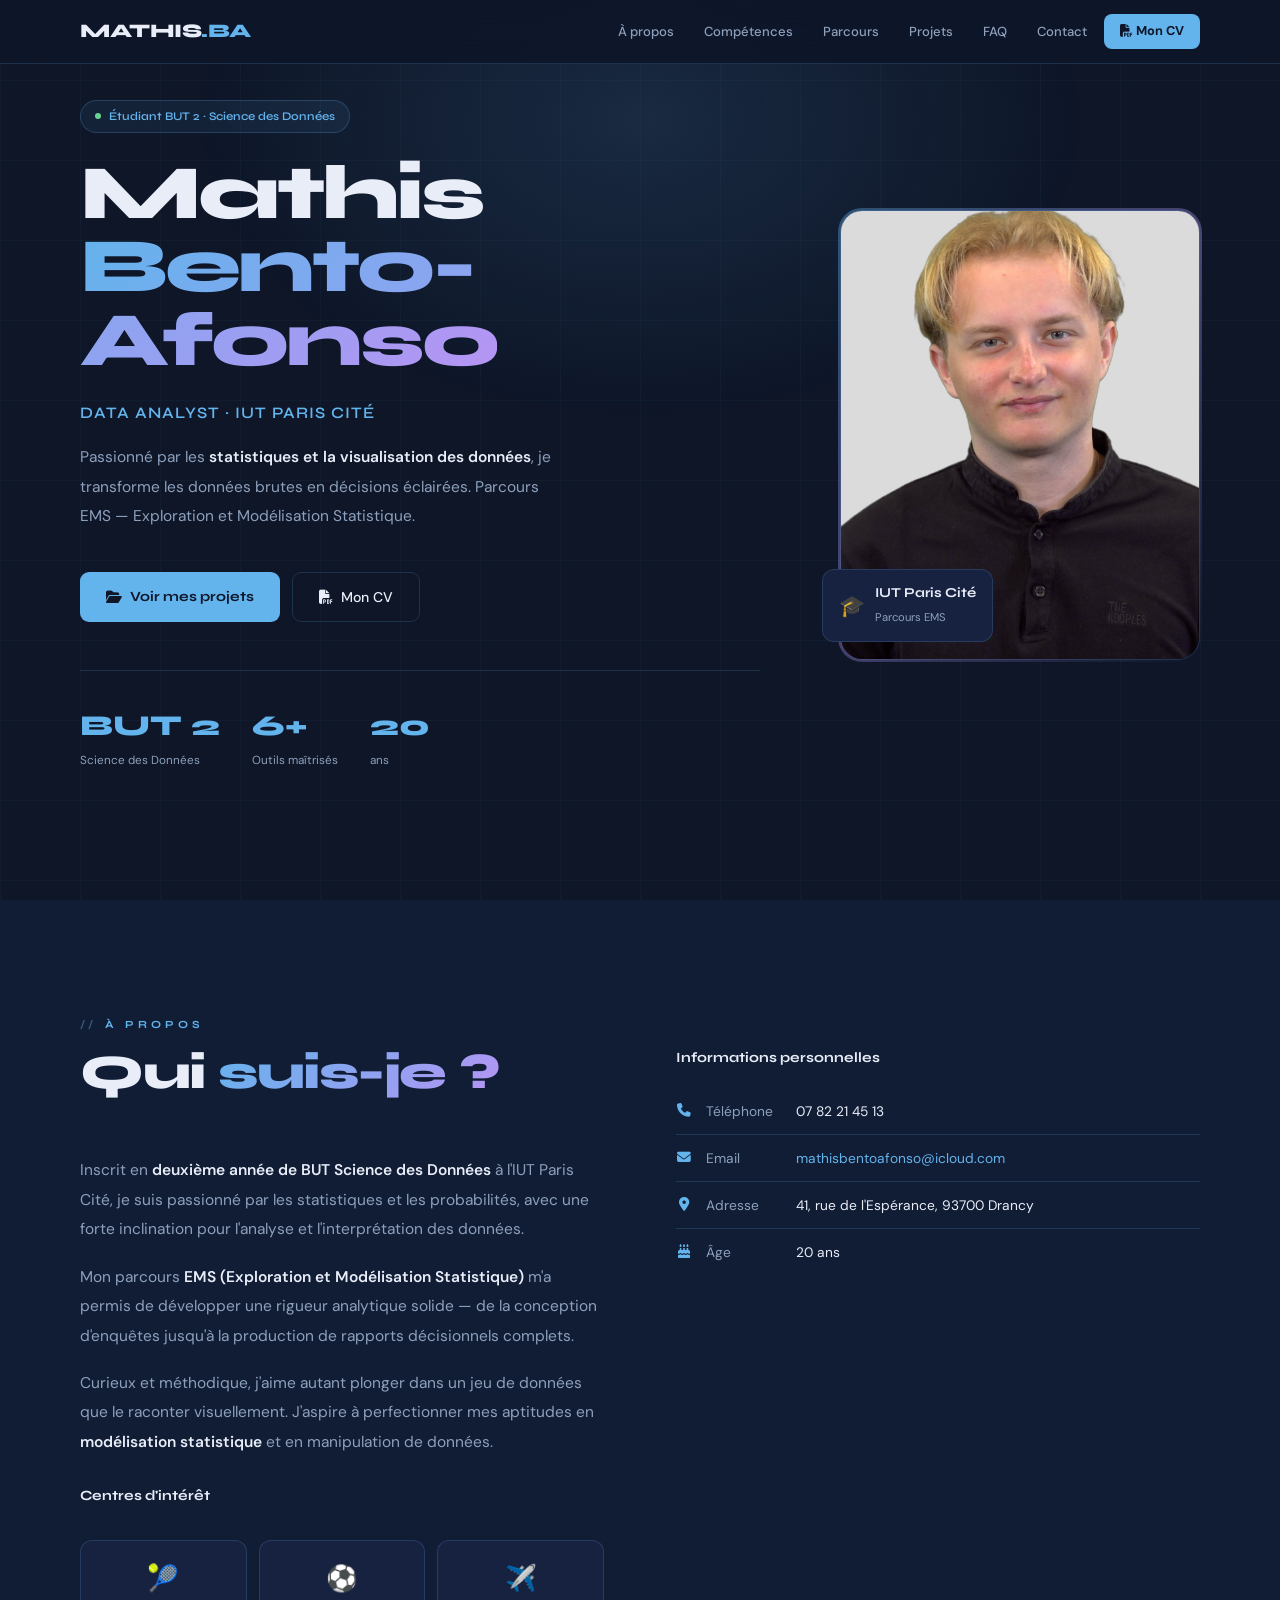
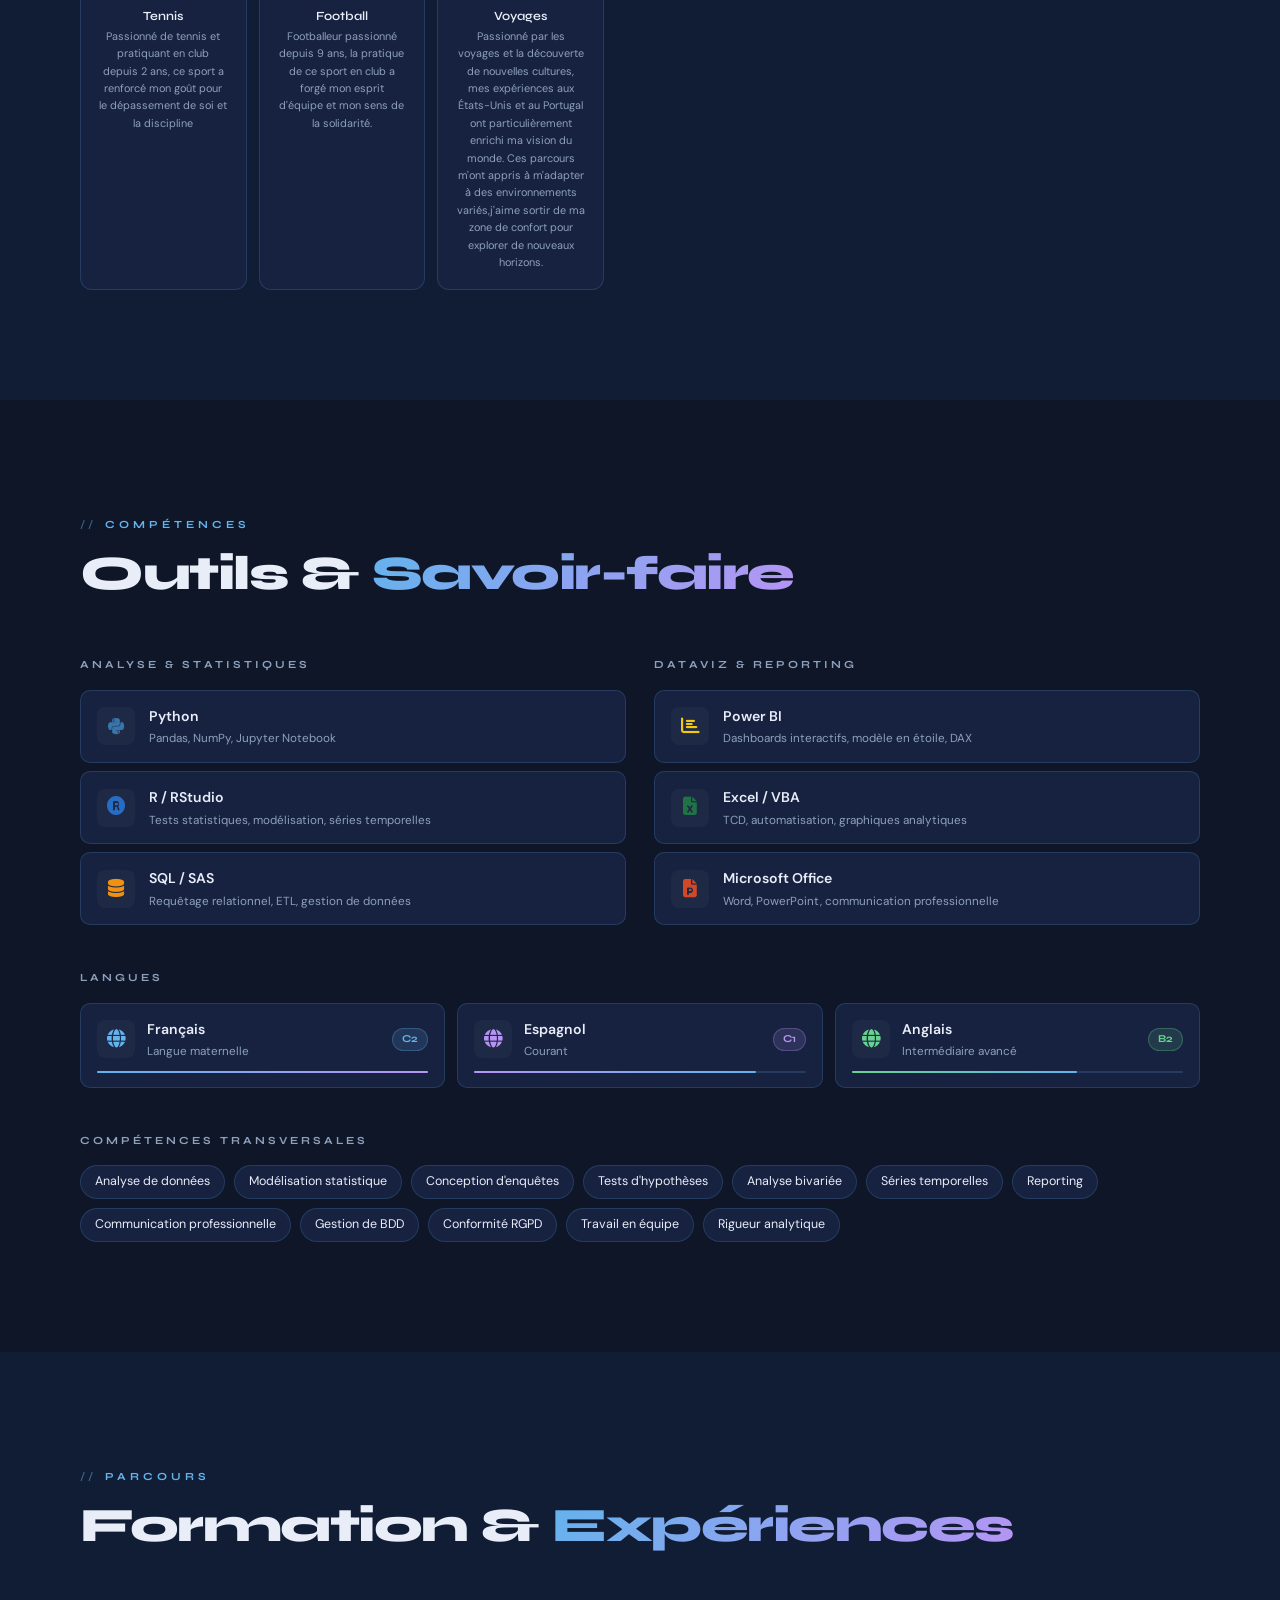
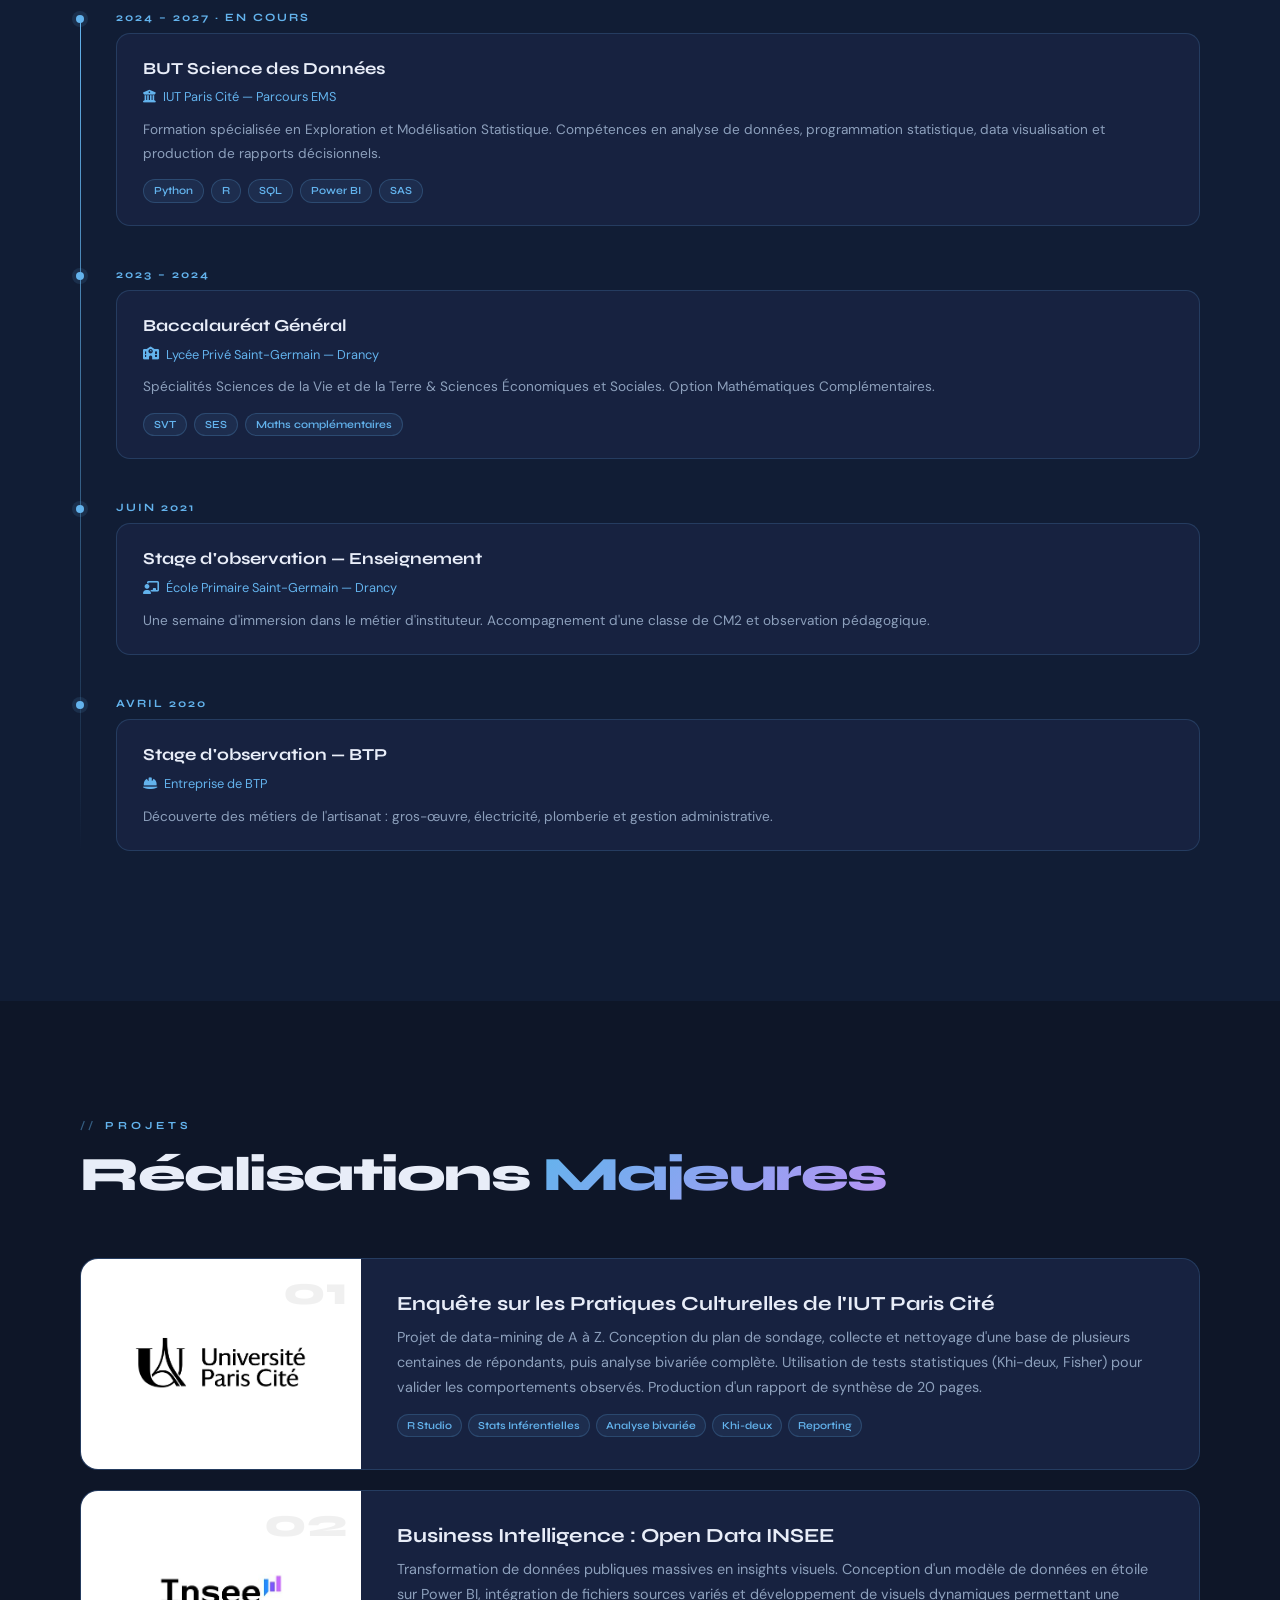
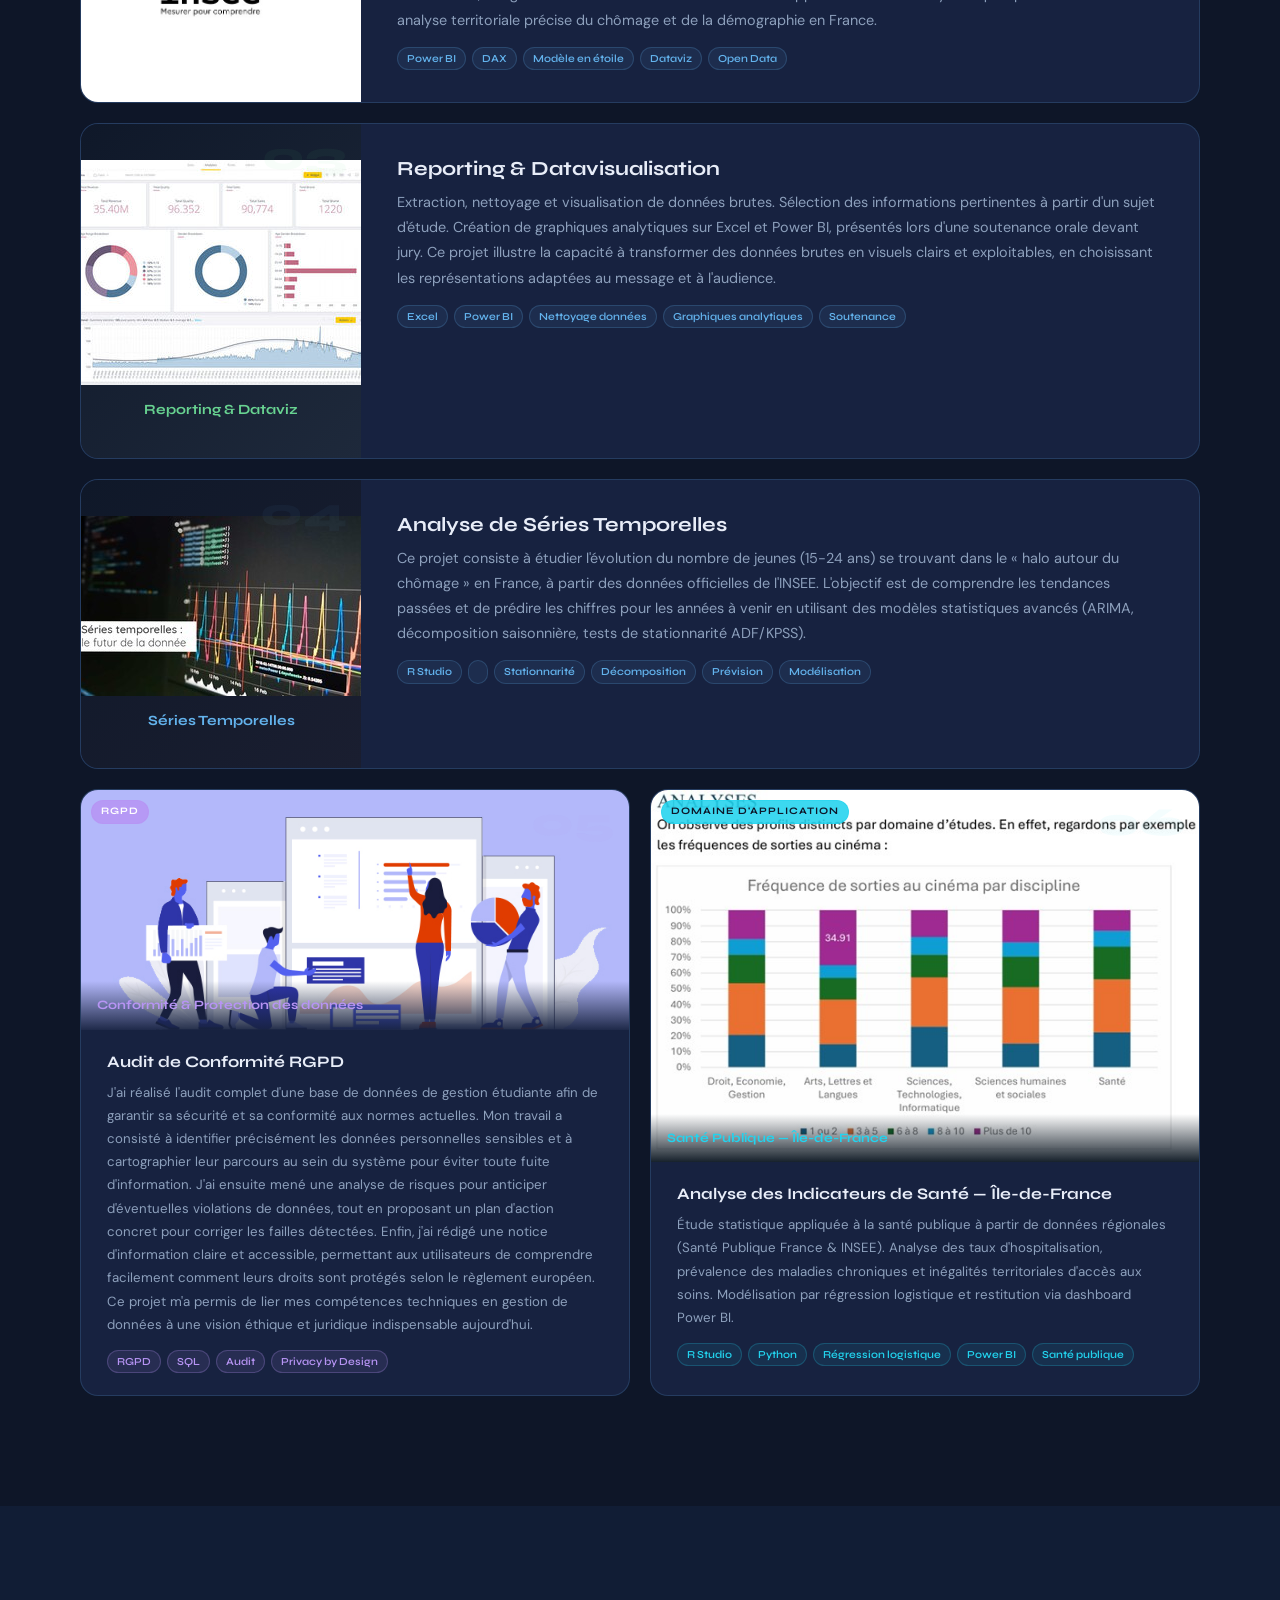
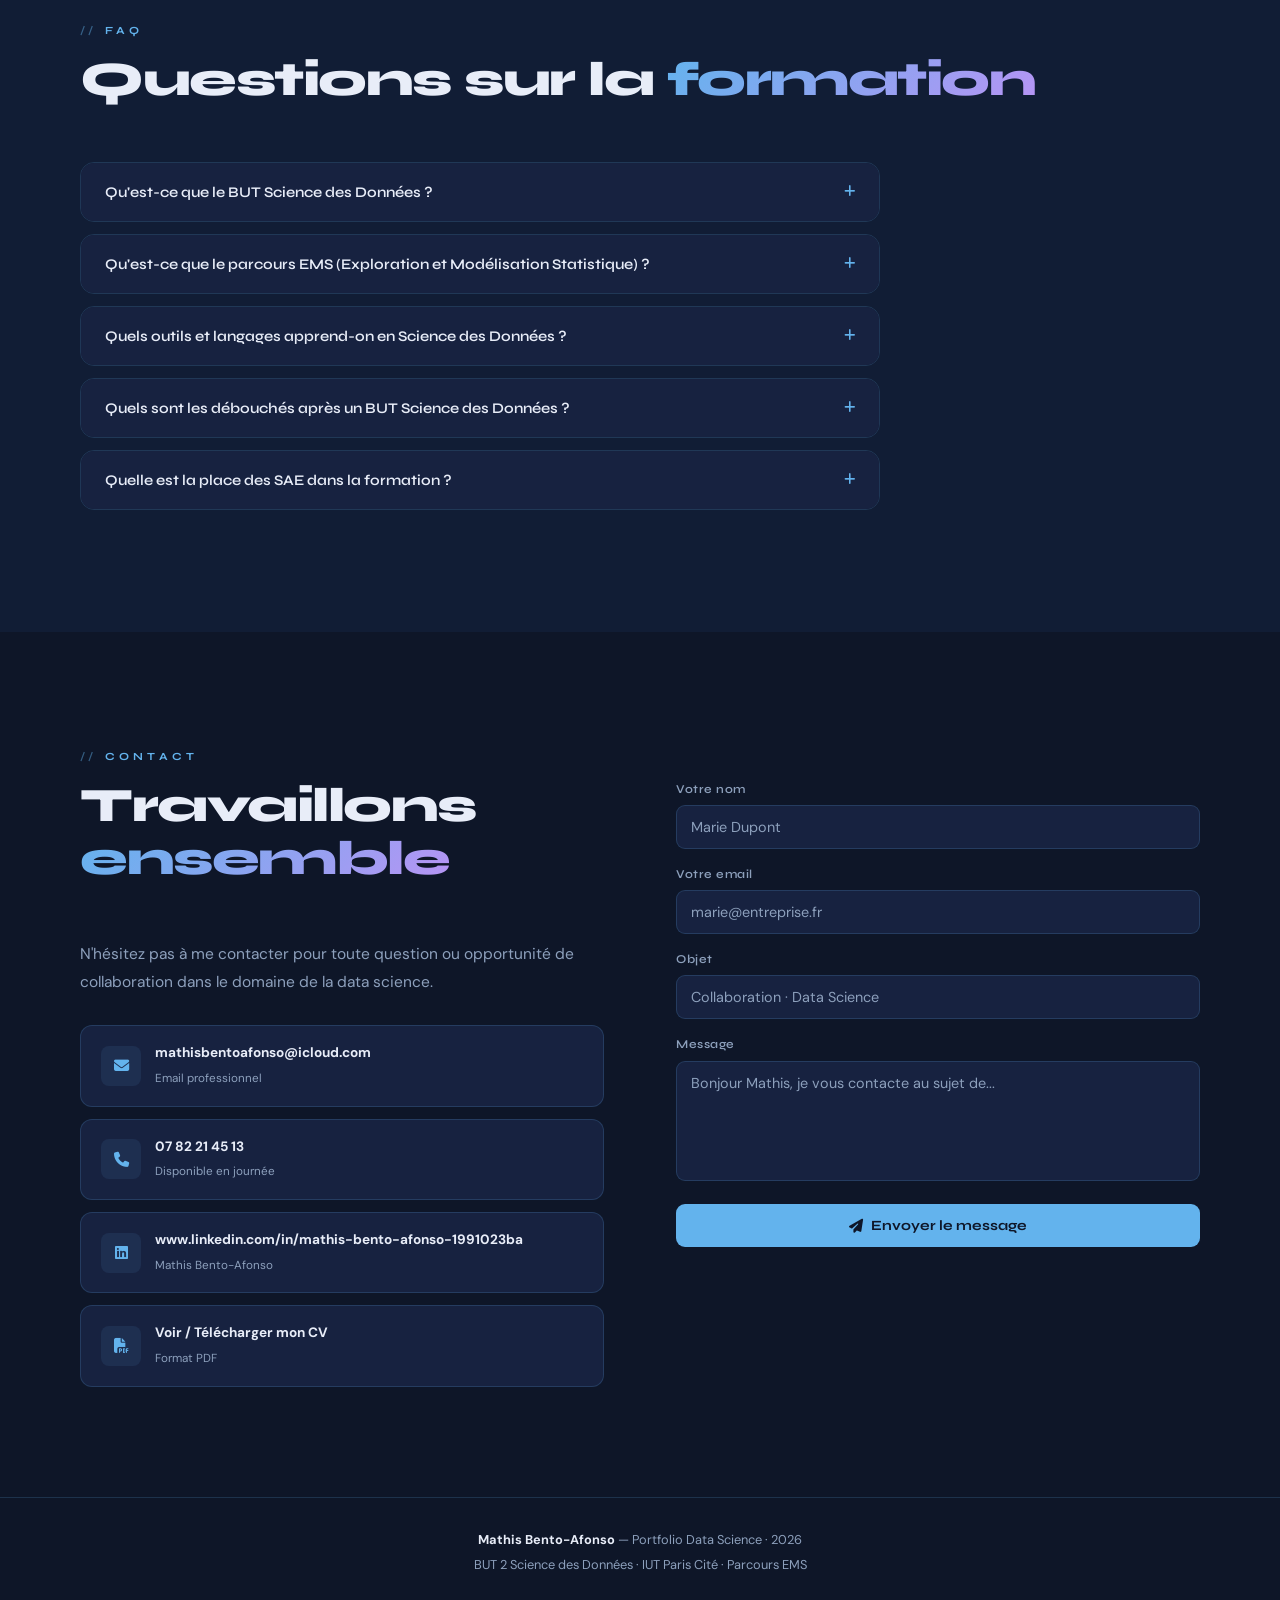
==== index.html @ 6fd02b77 "Rename web.html to index.html" ====
<!DOCTYPE html>
<html lang="fr">
<head>
<meta charset="UTF-8">
<meta name="viewport" content="width=device-width, initial-scale=1.0">
<title>Mathis Bento-Afonso — Data Science</title>
<link rel="preconnect" href="https://fonts.googleapis.com">
<link href="https://fonts.googleapis.com/css2?family=Syne:wght@400;500;600;700;800&family=DM+Sans:ital,wght@0,300;0,400;0,500;0,600;1,400&display=swap" rel="stylesheet">
<link rel="stylesheet" href="https://cdnjs.cloudflare.com/ajax/libs/font-awesome/6.5.0/css/all.min.css">
<style>
:root {
  --bg:    #0e1628;
  --bg2:   #111d35;
  --card:  #172240;
  --card2: #1c2a4d;
  --border: rgba(99,179,237,0.18);
  --accent: #63b3ed;
  --accent2:#90cdf4;
  --green: #68d391;
  --purple:#b794f4;
  --text:  #e8edf8;
  --muted: #8da0bc;
  --glow:  rgba(99,179,237,0.22);
}
*,*::before,*::after{margin:0;padding:0;box-sizing:border-box}
html{scroll-behavior:smooth}
body{background:var(--bg);color:var(--text);font-family:'DM Sans',sans-serif;overflow-x:hidden;line-height:1.6}

/* GRID BG */
body::before{
  content:'';position:fixed;inset:0;z-index:0;pointer-events:none;
  background-image:linear-gradient(rgba(99,179,237,0.04) 1px,transparent 1px),linear-gradient(90deg,rgba(99,179,237,0.04) 1px,transparent 1px);
  background-size:80px 80px;
}
body::after{
  content:'';position:fixed;top:-20%;left:50%;transform:translateX(-50%);
  width:900px;height:600px;
  background:radial-gradient(ellipse,rgba(99,179,237,0.13) 0%,transparent 70%);
  z-index:0;pointer-events:none;
}

section,nav,footer{position:relative;z-index:2}

/* PROGRESS */
#progress{position:fixed;top:0;left:0;height:2px;z-index:9999;background:linear-gradient(90deg,var(--accent),var(--purple),var(--green));width:0;transition:width .1s}

/* NAV */
nav{position:fixed;top:0;width:100%;z-index:1000;padding:14px 0;background:rgba(14,22,40,0.9);backdrop-filter:blur(20px);border-bottom:1px solid var(--border)}
.nav-inner{max-width:1200px;margin:0 auto;padding:0 40px;display:flex;justify-content:space-between;align-items:center}
.logo{font-family:'Syne',sans-serif;font-weight:800;font-size:1.2rem;letter-spacing:-.5px;color:var(--text);text-decoration:none}
.logo em{color:var(--accent);font-style:normal}
.nav-links{display:flex;gap:4px;align-items:center}
.nav-links a{color:var(--muted);text-decoration:none;font-size:.82rem;font-weight:500;padding:7px 13px;border-radius:7px;transition:all .2s}
.nav-links a:hover{color:var(--text);background:rgba(99,179,237,0.07)}
.nav-links a.active{color:var(--accent)}
.nav-cv{background:var(--accent)!important;color:#0e1628!important;font-weight:700!important;border-radius:8px!important;padding:7px 16px!important;font-size:.8rem!important;transition:all .25s!important}
.nav-cv:hover{transform:translateY(-2px)!important;box-shadow:0 8px 24px rgba(99,179,237,0.35)!important}

/* SECTIONS */
section{padding:110px 0}
.container{max-width:1200px;margin:0 auto;padding:0 40px}

.section-badge{display:inline-flex;align-items:center;gap:8px;font-family:'Syne',sans-serif;font-size:.68rem;font-weight:700;letter-spacing:4px;text-transform:uppercase;color:var(--accent);margin-bottom:14px}
.section-badge::before{content:'//';opacity:.45}

h2.title{font-family:'Syne',sans-serif;font-size:clamp(2rem,4vw,3rem);font-weight:800;line-height:1.1;letter-spacing:-1.5px;margin-bottom:56px}
.grad{background:linear-gradient(135deg,var(--accent),var(--purple));-webkit-background-clip:text;-webkit-text-fill-color:transparent;background-clip:text}

/* HERO */
#hero{min-height:100vh;display:flex;align-items:center;padding-top:80px}
.hero-grid{display:grid;grid-template-columns:1fr 360px;gap:80px;align-items:center}
.hero-badge{display:inline-flex;align-items:center;gap:8px;background:rgba(99,179,237,0.08);border:1px solid rgba(99,179,237,0.22);color:var(--accent);padding:6px 14px;border-radius:50px;font-size:.73rem;font-weight:600;font-family:'Syne',sans-serif;margin-bottom:24px;animation:fadeUp .8s ease both}
.hero-badge .dot{width:6px;height:6px;border-radius:50%;background:var(--green);animation:pulse 2s infinite}
@keyframes pulse{0%,100%{opacity:1;transform:scale(1)}50%{opacity:.3;transform:scale(.7)}}
.hero-name{font-family:'Syne',sans-serif;font-size:clamp(3rem,6vw,5rem);font-weight:800;line-height:.96;letter-spacing:-3px;margin-bottom:22px;animation:fadeUp .8s .1s ease both}
.hero-sub{font-family:'Syne',sans-serif;font-weight:600;font-size:1rem;color:var(--accent);letter-spacing:1px;margin-bottom:18px;animation:fadeUp .8s .15s ease both;text-transform:uppercase}
.hero-desc{font-size:.97rem;color:var(--muted);max-width:480px;line-height:1.9;margin-bottom:40px;animation:fadeUp .8s .2s ease both}
.hero-desc strong{color:var(--text);font-weight:600}
.hero-cta{display:flex;gap:12px;flex-wrap:wrap;animation:fadeUp .8s .3s ease both}
.btn-primary{background:var(--accent);color:#0e1628;padding:13px 26px;border-radius:9px;font-weight:700;text-decoration:none;font-size:.88rem;transition:all .3s;display:inline-flex;align-items:center;gap:8px;font-family:'Syne',sans-serif;border:none;cursor:pointer}
.btn-primary:hover{transform:translateY(-3px);box-shadow:0 14px 36px rgba(99,179,237,0.3)}
.btn-ghost{border:1px solid var(--border);color:var(--text);padding:13px 26px;border-radius:9px;font-weight:500;text-decoration:none;font-size:.88rem;transition:all .3s;display:inline-flex;align-items:center;gap:8px;background:transparent;cursor:pointer}
.btn-ghost:hover{border-color:var(--accent);color:var(--accent)}
.hero-stats{display:flex;gap:32px;margin-top:48px;padding-top:32px;border-top:1px solid var(--border);animation:fadeUp .8s .4s ease both}
.stat-val{font-family:'Syne',sans-serif;font-size:1.8rem;font-weight:800;color:var(--accent)}
.stat-label{font-size:.73rem;color:var(--muted);margin-top:2px}
.photo-wrap{position:relative;animation:fadeUp .8s .2s ease both}
.photo-wrap::before{content:'';position:absolute;inset:-2px;border-radius:24px;background:linear-gradient(135deg,var(--accent),var(--purple),transparent);z-index:-1;opacity:.35}
.photo-wrap img{width:100%;border-radius:22px;display:block;border:1px solid var(--border);object-fit:cover;aspect-ratio:4/5}
.photo-badge{position:absolute;bottom:18px;left:-18px;background:var(--card);border:1px solid var(--border);border-radius:12px;padding:12px 16px;display:flex;align-items:center;gap:10px;backdrop-filter:blur(20px)}
.photo-badge strong{display:block;font-size:.85rem;font-family:'Syne',sans-serif}
.photo-badge span{font-size:.7rem;color:var(--muted)}
@keyframes fadeUp{from{opacity:0;transform:translateY(22px)}to{opacity:1;transform:translateY(0)}}

/* ABOUT */
#about{background:var(--bg2)}
.about-grid{display:grid;grid-template-columns:1fr 1fr;gap:72px;align-items:start}
.about-text p{color:var(--muted);font-size:.97rem;margin-bottom:18px;line-height:1.9}
.about-text p strong{color:var(--text);font-weight:600}
.info-row{display:flex;align-items:center;gap:14px;padding:12px 0;border-bottom:1px solid var(--border);font-size:.86rem}
.info-row:last-child{border:none}
.info-row i{color:var(--accent);width:16px;text-align:center}
.info-row a{color:var(--accent);text-decoration:none}
.info-label{color:var(--muted);min-width:76px}

/* LANG BARS */
.lang-wrap h4{font-family:'Syne',sans-serif;font-size:.88rem;font-weight:700;margin-bottom:18px}
.lang-item{margin-bottom:14px}
.lang-row{display:flex;justify-content:space-between;margin-bottom:6px}
.lang-name{font-size:.86rem;font-weight:500}
.lang-lvl{font-size:.73rem;color:var(--accent)}
.lang-bar{height:2px;background:var(--border);border-radius:4px;overflow:hidden}
.lang-fill{height:100%;width:0;background:linear-gradient(90deg,var(--accent),var(--purple));transition:width 1.2s ease;border-radius:4px}

/* INTERESTS */
.interests-grid{display:grid;grid-template-columns:1fr 1fr 1fr;gap:12px;margin-top:32px}
.interest-card{background:var(--card);border:1px solid var(--border);border-radius:12px;padding:18px;text-align:center;transition:all .3s}
.interest-card:hover{border-color:var(--accent);transform:translateY(-3px)}
.interest-card .icon{font-size:1.6rem;margin-bottom:6px}
.interest-card .name{font-size:.78rem;font-weight:600;font-family:'Syne',sans-serif}
.interest-card .sub{font-size:.68rem;color:var(--muted);margin-top:2px}

/* COMPETENCES */
.skills-cols{display:grid;grid-template-columns:1fr 1fr;gap:28px}
.skill-cat-title{font-family:'Syne',sans-serif;font-size:.68rem;font-weight:700;letter-spacing:3px;text-transform:uppercase;color:var(--muted);margin-bottom:16px}
.skill-item{display:flex;align-items:center;gap:14px;padding:14px 16px;border-radius:10px;background:var(--card);border:1px solid var(--border);margin-bottom:8px;transition:all .3s}
.skill-item:hover{border-color:var(--accent);transform:translateX(5px)}
.skill-icon{width:38px;height:38px;border-radius:8px;background:rgba(255,255,255,0.03);display:flex;align-items:center;justify-content:center;font-size:1.15rem;color:var(--accent);flex-shrink:0}
.skill-name{font-weight:600;font-size:.88rem}
.skill-desc{font-size:.73rem;color:var(--muted);margin-top:2px}
.lang-skill-item{display:flex;align-items:center;gap:14px;padding:14px 16px;border-radius:10px;background:var(--card);border:1px solid var(--border);margin-bottom:8px;transition:all .3s;flex-direction:column;align-items:flex-start}
.lang-skill-item:hover{border-color:var(--accent);transform:translateX(5px)}
.lang-skill-top{display:flex;align-items:center;gap:12px;width:100%}
.lang-badge{font-size:.66rem;font-weight:700;padding:2px 9px;border-radius:50px;font-family:'Syne',sans-serif;flex-shrink:0}
.tags-wrap{display:flex;flex-wrap:wrap;gap:9px;margin-top:4px}
.tag{padding:6px 14px;border-radius:50px;background:var(--card);border:1px solid var(--border);font-size:.78rem;color:var(--text);transition:all .25s}
.tag:hover{border-color:var(--accent);color:var(--accent)}

/* PARCOURS */
#parcours{background:var(--bg2)}
.timeline{padding-left:36px;position:relative}
.timeline::before{content:'';position:absolute;left:0;top:8px;bottom:0;width:1px;background:linear-gradient(to bottom,var(--accent),transparent)}
.timeline-item{position:relative;margin-bottom:40px}
.timeline-item::before{content:'';position:absolute;left:-40px;top:6px;width:8px;height:8px;border-radius:50%;background:var(--accent);box-shadow:0 0 0 4px rgba(99,179,237,0.12)}
.t-date{font-size:.7rem;font-weight:700;letter-spacing:2px;text-transform:uppercase;color:var(--accent);margin-bottom:6px;font-family:'Syne',sans-serif}
.t-card{background:var(--card);border:1px solid var(--border);border-radius:14px;padding:22px 26px;transition:all .3s}
.t-card:hover{border-color:rgba(99,179,237,0.28);transform:translateX(5px)}
.t-card h3{font-family:'Syne',sans-serif;font-size:1.05rem;font-weight:700;margin-bottom:5px}
.t-org{font-size:.8rem;color:var(--accent);margin-bottom:10px;display:flex;align-items:center;gap:7px}
.t-card p{font-size:.85rem;color:var(--muted);line-height:1.75}
.t-tags{display:flex;flex-wrap:wrap;gap:7px;margin-top:14px}
.t-tags span{font-size:.68rem;font-weight:600;background:rgba(99,179,237,0.08);border:1px solid rgba(99,179,237,0.22);color:var(--accent);padding:2px 10px;border-radius:50px;font-family:'Syne',sans-serif}

/* PROJETS */
.projects-grid{display:grid;grid-template-columns:1fr 1fr;gap:20px}
.proj-card{background:var(--card);border:1px solid var(--border);border-radius:18px;overflow:hidden;transition:all .4s;cursor:pointer;display:flex;flex-direction:column;position:relative}
.proj-card:hover{transform:translateY(-6px);border-color:rgba(99,179,237,0.32);box-shadow:0 20px 50px rgba(0,0,0,0.45)}
.proj-thumb{padding:32px;display:flex;align-items:center;justify-content:center;min-height:180px;background:#fff;position:relative;overflow:hidden}
.proj-thumb img{max-height:75px;object-fit:contain}
.proj-thumb-dark{display:flex;align-items:center;justify-content:center;min-height:180px;position:relative;overflow:hidden}
.proj-num{position:absolute;top:12px;right:14px;font-family:'Syne',sans-serif;font-size:2.5rem;font-weight:800;line-height:1}
.proj-body{padding:22px 26px;flex:1}
.proj-body h3{font-family:'Syne',sans-serif;font-size:1rem;font-weight:700;margin-bottom:8px;line-height:1.3}
.proj-body p{font-size:.83rem;color:var(--muted);line-height:1.75;margin-bottom:14px}
.proj-tools{display:flex;flex-wrap:wrap;gap:6px}
.proj-tools span{font-size:.67rem;font-weight:600;background:rgba(99,179,237,0.08);border:1px solid rgba(99,179,237,0.2);color:var(--accent);padding:2px 9px;border-radius:50px;font-family:'Syne',sans-serif}
.proj-badge{position:absolute;top:10px;left:10px;font-size:.62rem;font-weight:700;letter-spacing:1px;text-transform:uppercase;padding:3px 9px;border-radius:50px;font-family:'Syne',sans-serif;z-index:2}
/* FEATURED cards span full width */
.proj-featured{grid-column:span 2;flex-direction:row}
.proj-featured .proj-thumb{width:280px;flex-shrink:0;min-height:auto}
.proj-featured .proj-thumb-dark{width:280px;flex-shrink:0;min-height:auto}
.proj-featured .proj-body{padding:32px 36px}
.proj-featured .proj-body h3{font-size:1.25rem}
.proj-featured .proj-body p{font-size:.9rem}

/* FAQ */
#faq{background:var(--bg2)}
.faq-list{max-width:800px}
.faq-item{border:1px solid var(--border);border-radius:14px;margin-bottom:12px;overflow:hidden;transition:border-color .3s}
.faq-item.open{border-color:rgba(99,179,237,0.35)}
.faq-q{width:100%;background:var(--card);border:none;padding:20px 24px;text-align:left;cursor:pointer;display:flex;justify-content:space-between;align-items:center;gap:16px;transition:background .2s}
.faq-q:hover{background:var(--card2)}
.faq-q-text{font-family:'Syne',sans-serif;font-size:.92rem;font-weight:600;color:var(--text)}
.faq-icon{color:var(--accent);font-size:.8rem;transition:transform .3s;flex-shrink:0}
.faq-item.open .faq-icon{transform:rotate(45deg)}
.faq-a{max-height:0;overflow:hidden;transition:max-height .4s ease;background:var(--card)}
.faq-a-inner{padding:0 24px;font-size:.86rem;color:var(--muted);line-height:1.85}
.faq-item.open .faq-a{max-height:300px}
.faq-item.open .faq-a-inner{padding:4px 24px 20px}

/* CONTACT */
.contact-grid{display:grid;grid-template-columns:1fr 1fr;gap:72px;align-items:start}
.contact-info p{color:var(--muted);font-size:.97rem;line-height:1.8;margin-bottom:28px}
.c-links{display:flex;flex-direction:column;gap:12px}
.c-link{display:flex;align-items:center;gap:14px;padding:16px 20px;background:var(--card);border:1px solid var(--border);border-radius:12px;text-decoration:none;color:var(--text);transition:all .3s}
.c-link:hover{border-color:var(--accent);transform:translateX(5px)}
.c-link-icon{width:40px;height:40px;border-radius:8px;background:rgba(99,179,237,0.09);display:flex;align-items:center;justify-content:center;color:var(--accent);font-size:.95rem;flex-shrink:0}
.c-link strong{display:block;font-size:.85rem}
.c-link span{font-size:.73rem;color:var(--muted)}
.form-g{margin-bottom:16px}
.form-g label{display:block;font-size:.75rem;font-weight:600;color:var(--muted);margin-bottom:6px;letter-spacing:.5px;font-family:'Syne',sans-serif}
.form-g input,.form-g textarea{width:100%;background:var(--card);border:1px solid var(--border);border-radius:9px;padding:12px 14px;color:var(--text);font-family:'DM Sans',sans-serif;font-size:.9rem;transition:all .3s;outline:none;resize:none}
.form-g textarea{min-height:120px}
.form-g input:focus,.form-g textarea:focus{border-color:var(--accent);box-shadow:0 0 0 3px rgba(99,179,237,0.08)}
.form-g input::placeholder,.form-g textarea::placeholder{color:var(--muted)}

/* CV MODAL */
.modal-overlay{display:none;position:fixed;inset:0;z-index:5000;background:rgba(0,0,0,0.88);backdrop-filter:blur(14px);align-items:center;justify-content:center}
.modal-overlay.open{display:flex;animation:fadeIn .3s ease}
@keyframes fadeIn{from{opacity:0}to{opacity:1}}
.modal{background:var(--card);border:1px solid var(--border);border-radius:18px;width:90%;max-width:820px;max-height:92vh;display:flex;flex-direction:column;overflow:hidden;animation:scaleIn .3s ease}
@keyframes scaleIn{from{opacity:0;transform:scale(.96)}to{opacity:1;transform:scale(1)}}
.modal-head{display:flex;align-items:center;justify-content:space-between;padding:18px 24px;border-bottom:1px solid var(--border)}
.modal-head h3{font-family:'Syne',sans-serif;font-weight:700;font-size:.95rem;display:flex;align-items:center;gap:9px}
.modal-head h3 i{color:var(--accent)}
.modal-actions{display:flex;gap:9px;align-items:center}
.btn-dl{background:var(--accent);color:#0e1628;border:none;padding:8px 18px;border-radius:7px;font-weight:700;font-size:.79rem;cursor:pointer;display:flex;align-items:center;gap:6px;font-family:'Syne',sans-serif;text-decoration:none;transition:all .25s}
.btn-dl:hover{box-shadow:0 6px 20px rgba(99,179,237,0.3);transform:translateY(-1px)}
.btn-close{background:rgba(255,255,255,0.04);border:1px solid var(--border);color:var(--text);width:34px;height:34px;border-radius:7px;cursor:pointer;display:flex;align-items:center;justify-content:center;font-size:.9rem;transition:all .25s}
.btn-close:hover{background:rgba(248,113,113,0.1);border-color:rgba(248,113,113,0.3);color:#f87171}
.modal-body{flex:1;overflow:auto;display:flex;align-items:flex-start;justify-content:center;background:#111}
.modal-body iframe{width:100%;min-height:75vh;border:none}

/* FOOTER */
footer{padding:32px 0;border-top:1px solid var(--border);text-align:center}
footer p{color:var(--muted);font-size:.8rem}
footer strong{color:var(--text)}

/* REVEAL */
.reveal{opacity:0;transform:translateY(24px);transition:all .7s ease}
.reveal.visible{opacity:1;transform:translateY(0)}
.reveal-l{opacity:0;transform:translateX(-24px);transition:all .7s ease}
.reveal-l.visible{opacity:1;transform:translateX(0)}

/* RESPONSIVE */
@media(max-width:900px){
  .hero-grid,.about-grid,.contact-grid,.skills-cols{grid-template-columns:1fr;gap:36px}
  .projects-grid{grid-template-columns:1fr}
  .proj-featured{flex-direction:column;grid-column:span 1}
  .proj-featured .proj-thumb,.proj-featured .proj-thumb-dark{width:100%}
  .nav-links a:not(.nav-cv){display:none}
  .container{padding:0 20px}
  .interests-grid{grid-template-columns:1fr 1fr}
}
</style>
</head>
<body>

<div id="progress"></div>

<!-- CV MODAL -->
<div class="modal-overlay" id="cvModal">
  <div class="modal">
    <div class="modal-head">
      <h3><i class="fas fa-file-pdf"></i> CV — Mathis Bento-Afonso</h3>
      <div class="modal-actions">
        <a href="[data-uri]" download="CV_Mathis_Bento-Afonso.pdf" class="btn-dl"><i class="fas fa-download"></i> Télécharger</a>
        <button class="btn-close" onclick="closeModal()"><i class="fas fa-times"></i></button>
      </div>
    </div>
    <div class="modal-body">
      <iframe src="[data-uri]" type="application/pdf"></iframe>
    </div>
  </div>
</div>

<!-- NAV -->
<nav>
  <div class="nav-inner">
    <a href="#hero" class="logo">MATHIS<em>.BA</em></a>
    <div class="nav-links">
      <a href="#about">À propos</a>
      <a href="#competences">Compétences</a>
      <a href="#parcours">Parcours</a>
      <a href="#projets">Projets</a>
      <a href="#faq">FAQ</a>
      <a href="#contact">Contact</a>
      <a href="#" class="nav-cv" onclick="openModal(event)"><i class="fas fa-file-pdf"></i> Mon CV</a>
    </div>
  </div>
</nav>

<!-- ═══ HERO ═══ -->
<section id="hero">
  <div class="container">
    <div class="hero-grid">
      <div>
        <div class="hero-badge"><span class="dot"></span> Étudiant BUT 2 · Science des Données</div>
        <h1 class="hero-name">Mathis<br><span class="grad">Bento-Afonso</span></h1>
        <p class="hero-sub">Data Analyst · IUT Paris Cité</p>
        <p class="hero-desc">
          Passionné par les <strong>statistiques et la visualisation des données</strong>, je transforme les données brutes en décisions éclairées. Parcours EMS — Exploration et Modélisation Statistique.
        </p>
        <div class="hero-cta">
          <a href="#projets" class="btn-primary"><i class="fas fa-folder-open"></i> Voir mes projets</a>
          <a href="#" class="btn-ghost" onclick="openModal(event)"><i class="fas fa-file-pdf"></i> Mon CV</a>
        </div>
        <div class="hero-stats">
          <div><div class="stat-val">BUT 2</div><div class="stat-label">Science des Données</div></div>
          <div><div class="stat-val">6+</div><div class="stat-label">Outils maîtrisés</div></div>
          <div><div class="stat-val">20</div><div class="stat-label">ans</div></div>
        </div>
      </div>
      <div class="photo-wrap">
        <img src="[data-uri]" alt="Mathis Bento-Afonso">
        <div class="photo-badge">
          <span style="font-size:1.3rem">🎓</span>
          <div><strong>IUT Paris Cité</strong><span>Parcours EMS</span></div>
        </div>
      </div>
    </div>
  </div>
</section>

<!-- ═══ À PROPOS ═══ -->
<section id="about">
  <div class="container">
    <div class="section-badge">À propos</div>
    <div class="about-grid">

      <!-- Colonne gauche : texte + langues + intérêts -->
      <div class="reveal-l">
        <h2 class="title">Qui <span class="grad">suis-je ?</span></h2>
        <div class="about-text">
          <p>Inscrit en <strong>deuxième année de BUT Science des Données</strong> à l'IUT Paris Cité, je suis passionné par les statistiques et les probabilités, avec une forte inclination pour l'analyse et l'interprétation des données.</p>
          <p>Mon parcours <strong>EMS (Exploration et Modélisation Statistique)</strong> m'a permis de développer une rigueur analytique solide — de la conception d'enquêtes jusqu'à la production de rapports décisionnels complets.</p>
          <p>Curieux et méthodique, j'aime autant plonger dans un jeu de données que le raconter visuellement. J'aspire à perfectionner mes aptitudes en <strong>modélisation statistique</strong> et en manipulation de données.</p>
        </div>
  
        <!-- Intérêts -->
        <div style="margin-top:28px;">
          <h4 style="font-family:'Syne',sans-serif;font-size:.88rem;font-weight:700;margin-bottom:16px;">Centres d'intérêt</h4>
          <div class="interests-grid">
            <div class="interest-card"><div class="icon">🎾</div><div class="name">Tennis</div><div class="sub">Passionné de tennis et pratiquant en club depuis 2 ans, ce sport a renforcé mon goût pour le dépassement de soi et la discipline</div></div>
            <div class="interest-card"><div class="icon">⚽</div><div class="name">Football</div><div class="sub">Footballeur passionné depuis 9 ans, la pratique de ce sport en club a forgé mon esprit d'équipe et mon sens de la solidarité.</div></div>
            <div class="interest-card"><div class="icon">✈️</div><div class="name">Voyages</div><div class="sub">Passionné par les voyages et la découverte de nouvelles cultures, mes expériences aux États-Unis et au Portugal ont particulièrement enrichi ma vision du monde. Ces parcours m'ont appris à m'adapter à des environnements variés,j'aime sortir de ma zone de confort pour explorer de nouveaux horizons.</div></div>
          </div>
        </div>
      </div>

      <!-- Colonne droite : infos personnelles -->
      <div class="reveal">
        <h4 style="font-family:'Syne',sans-serif;font-size:.88rem;font-weight:700;margin-bottom:18px;">Informations personnelles</h4>
        <div class="info-row"><i class="fas fa-phone"></i><span class="info-label">Téléphone</span> 07 82 21 45 13</div>
        <div class="info-row"><i class="fas fa-envelope"></i><span class="info-label">Email</span><a href="mailto:mathisbentoafonso@icloud.com">mathisbentoafonso@icloud.com</a></div>
        <div class="info-row"><i class="fas fa-map-marker-alt"></i><span class="info-label">Adresse</span> 41, rue de l'Espérance, 93700 Drancy</div>
        <div class="info-row"><i class="fas fa-birthday-cake"></i><span class="info-label">Âge</span> 20 ans</div>
      </div>

    </div>
  </div>
</section>

<!-- ═══ COMPÉTENCES ═══ -->
<section id="competences">
  <div class="container">
    <div class="section-badge">Compétences</div>
    <h2 class="title reveal">Outils &amp; <span class="grad">Savoir-faire</span></h2>

    <div class="skills-cols">
      <!-- Analyse & Statistiques -->
      <div class="reveal">
        <div class="skill-cat-title">Analyse &amp; Statistiques</div>
        <div class="skill-item">
          <div class="skill-icon" style="color:#3776ab"><i class="fab fa-python"></i></div>
          <div><div class="skill-name">Python</div><div class="skill-desc">Pandas, NumPy, Jupyter Notebook</div></div>
        </div>
        <div class="skill-item">
          <div class="skill-icon" style="color:#276dc3"><i class="fas fa-registered"></i></div>
          <div><div class="skill-name">R / RStudio</div><div class="skill-desc">Tests statistiques, modélisation, séries temporelles</div></div>
        </div>
        <div class="skill-item">
          <div class="skill-icon" style="color:#f29111"><i class="fas fa-database"></i></div>
          <div><div class="skill-name">SQL / SAS</div><div class="skill-desc">Requêtage relationnel, ETL, gestion de données</div></div>
        </div>
      </div>

      <!-- Dataviz & Reporting -->
      <div class="reveal">
        <div class="skill-cat-title">Dataviz &amp; Reporting</div>
        <div class="skill-item">
          <div class="skill-icon" style="color:#f2c811"><i class="fas fa-chart-bar"></i></div>
          <div><div class="skill-name">Power BI</div><div class="skill-desc">Dashboards interactifs, modèle en étoile, DAX</div></div>
        </div>
        <div class="skill-item">
          <div class="skill-icon" style="color:#217346"><i class="fas fa-file-excel"></i></div>
          <div><div class="skill-name">Excel / VBA</div><div class="skill-desc">TCD, automatisation, graphiques analytiques</div></div>
        </div>
        <div class="skill-item">
          <div class="skill-icon" style="color:#d04828"><i class="fas fa-file-powerpoint"></i></div>
          <div><div class="skill-name">Microsoft Office</div><div class="skill-desc">Word, PowerPoint, communication professionnelle</div></div>
        </div>
      </div>
    </div>

    <!-- Langues dans compétences -->
    <div class="reveal" style="margin-top:36px;">
      <div class="skill-cat-title">Langues</div>
      <div style="display:grid;grid-template-columns:repeat(3,1fr);gap:12px;">

        <!-- Français -->
        <div class="skill-item" style="flex-direction:column;align-items:flex-start;gap:10px;">
          <div class="lang-skill-top">
            <div class="skill-icon" style="color:var(--accent)"><i class="fas fa-globe"></i></div>
            <div style="flex:1"><div class="skill-name">Français</div><div class="skill-desc">Langue maternelle</div></div>
            <span class="lang-badge" style="background:rgba(99,179,237,0.14);border:1px solid rgba(99,179,237,0.28);color:var(--accent)">C2</span>
          </div>
          <div style="width:100%;height:2px;background:var(--border);border-radius:4px;"><div style="height:100%;width:100%;background:linear-gradient(90deg,var(--accent),var(--purple));border-radius:4px;"></div></div>
        </div>

        <!-- Espagnol -->
        <div class="skill-item" style="flex-direction:column;align-items:flex-start;gap:10px;">
          <div class="lang-skill-top">
            <div class="skill-icon" style="color:var(--purple)"><i class="fas fa-globe"></i></div>
            <div style="flex:1"><div class="skill-name">Espagnol</div><div class="skill-desc">Courant</div></div>
            <span class="lang-badge" style="background:rgba(183,148,244,0.14);border:1px solid rgba(183,148,244,0.28);color:var(--purple)">C1</span>
          </div>
          <div style="width:100%;height:2px;background:var(--border);border-radius:4px;"><div style="height:100%;width:85%;background:linear-gradient(90deg,var(--purple),var(--accent));border-radius:4px;"></div></div>
        </div>

        <!-- Anglais -->
        <div class="skill-item" style="flex-direction:column;align-items:flex-start;gap:10px;">
          <div class="lang-skill-top">
            <div class="skill-icon" style="color:var(--green)"><i class="fas fa-globe"></i></div>
            <div style="flex:1"><div class="skill-name">Anglais</div><div class="skill-desc">Intermédiaire avancé</div></div>
            <span class="lang-badge" style="background:rgba(104,211,145,0.14);border:1px solid rgba(104,211,145,0.28);color:var(--green)">B2</span>
          </div>
          <div style="width:100%;height:2px;background:var(--border);border-radius:4px;"><div style="height:100%;width:68%;background:linear-gradient(90deg,var(--green),var(--accent));border-radius:4px;"></div></div>
        </div>

      </div>
    </div>

    <!-- Compétences transversales -->
    <div class="reveal" style="margin-top:36px;">
      <div class="skill-cat-title">Compétences transversales</div>
      <div class="tags-wrap">
        <span class="tag">Analyse de données</span>
        <span class="tag">Modélisation statistique</span>
        <span class="tag">Conception d'enquêtes</span>
        <span class="tag">Tests d'hypothèses</span>
        <span class="tag">Analyse bivariée</span>
        <span class="tag">Séries temporelles</span>
        <span class="tag">Reporting</span>
        <span class="tag">Communication professionnelle</span>
        <span class="tag">Gestion de BDD</span>
        <span class="tag">Conformité RGPD</span>
        <span class="tag">Travail en équipe</span>
        <span class="tag">Rigueur analytique</span>
      </div>
    </div>

  </div>
</section>

<!-- ═══ PARCOURS ═══ -->
<section id="parcours">
  <div class="container">
    <div class="section-badge">Parcours</div>
    <h2 class="title reveal">Formation &amp; <span class="grad">Expériences</span></h2>
    <div class="timeline">

      <div class="timeline-item reveal">
        <div class="t-date">2024 – 2027 · En cours</div>
        <div class="t-card">
          <h3>BUT Science des Données</h3>
          <div class="t-org"><i class="fas fa-university"></i> IUT Paris Cité — Parcours EMS</div>
          <p>Formation spécialisée en Exploration et Modélisation Statistique. Compétences en analyse de données, programmation statistique, data visualisation et production de rapports décisionnels.</p>
          <div class="t-tags"><span>Python</span><span>R</span><span>SQL</span><span>Power BI</span><span>SAS</span></div>
        </div>
      </div>

      <div class="timeline-item reveal">
        <div class="t-date">2023 – 2024</div>
        <div class="t-card">
          <h3>Baccalauréat Général</h3>
          <div class="t-org"><i class="fas fa-school"></i> Lycée Privé Saint-Germain — Drancy</div>
          <p>Spécialités Sciences de la Vie et de la Terre &amp; Sciences Économiques et Sociales. Option Mathématiques Complémentaires.</p>
          <div class="t-tags"><span>SVT</span><span>SES</span><span>Maths complémentaires</span></div>
        </div>
      </div>

      <div class="timeline-item reveal">
        <div class="t-date">Juin 2021</div>
        <div class="t-card">
          <h3>Stage d'observation — Enseignement</h3>
          <div class="t-org"><i class="fas fa-chalkboard-teacher"></i> École Primaire Saint-Germain — Drancy</div>
          <p>Une semaine d'immersion dans le métier d'instituteur. Accompagnement d'une classe de CM2 et observation pédagogique.</p>
        </div>
      </div>

      <div class="timeline-item reveal">
        <div class="t-date">Avril 2020</div>
        <div class="t-card">
          <h3>Stage d'observation — BTP</h3>
          <div class="t-org"><i class="fas fa-hard-hat"></i> Entreprise de BTP</div>
          <p>Découverte des métiers de l'artisanat : gros-œuvre, électricité, plomberie et gestion administrative.</p>
        </div>
      </div>

    </div>
  </div>
</section>

<!-- ═══ PROJETS ═══ -->
<section id="projets">
  <div class="container">
    <div class="section-badge">Projets</div>
    <h2 class="title reveal">Réalisations <span class="grad">Majeures</span></h2>
    <div class="projects-grid">

      <!-- PROJET 01 — Featured (UPC) -->
      <div class="proj-card proj-featured reveal">
        <div class="proj-thumb">
          <img src="[data-uri]" alt="Université Paris Cité">
          <span class="proj-num" style="color:rgba(0,0,0,0.06)">01</span>
        </div>
        <div class="proj-body">
          <h3>Enquête sur les Pratiques Culturelles de l'IUT Paris Cité</h3>
          <p>Projet de data-mining de A à Z. Conception du plan de sondage, collecte et nettoyage d'une base de plusieurs centaines de répondants, puis analyse bivariée complète. Utilisation de tests statistiques (Khi-deux, Fisher) pour valider les comportements observés. Production d'un rapport de synthèse de 20 pages.</p>
          <div class="proj-tools"><span>R Studio</span><span>Stats Inférentielles</span><span>Analyse bivariée</span><span>Khi-deux</span><span>Reporting</span></div>
        </div>
      </div>

      <!-- PROJET 02 — Featured (INSEE) -->
      <div class="proj-card proj-featured reveal">
        <div class="proj-thumb">
          <img src="[data-uri]" alt="INSEE">
          <span class="proj-num" style="color:rgba(0,0,0,0.06)">02</span>
        </div>
        <div class="proj-body">
          <h3>Business Intelligence : Open Data INSEE</h3>
          <p>Transformation de données publiques massives en insights visuels. Conception d'un modèle de données en étoile sur Power BI, intégration de fichiers sources variés et développement de visuels dynamiques permettant une analyse territoriale précise du chômage et de la démographie en France.</p>
          <div class="proj-tools"><span>Power BI</span><span>DAX</span><span>Modèle en étoile</span><span>Dataviz</span><span>Open Data</span></div>
        </div>
      </div>

      <!-- PROJET 03 — Featured (Reporting) -->
      <div class="proj-card proj-featured reveal">
        <div class="proj-thumb-dark" style="background:linear-gradient(135deg,#0f1829,#1e293b);flex-direction:column;gap:14px;align-items:center;justify-content:center;padding:36px;">
          <img src="reporting.jpeg"></i>
          <div style="font-family:'Syne',sans-serif;font-weight:700;font-size:.88rem;color:var(--green);text-align:center;">Reporting &amp; Dataviz</div>
          <span class="proj-num" style="color:rgba(104,211,145,0.05);">03</span>
        </div>
        <div class="proj-body">
          <h3>Reporting &amp; Datavisualisation</h3>
          <p>Extraction, nettoyage et visualisation de données brutes. Sélection des informations pertinentes à partir d'un sujet d'étude. Création de graphiques analytiques sur Excel et Power BI, présentés lors d'une soutenance orale devant jury. Ce projet illustre la capacité à transformer des données brutes en visuels clairs et exploitables, en choisissant les représentations adaptées au message et à l'audience.</p>
          <div class="proj-tools"><span>Excel</span><span>Power BI</span><span>Nettoyage données</span><span>Graphiques analytiques</span><span>Soutenance</span></div>
        </div>
      </div>

      <!-- PROJET 04 — Featured (Séries temporelles) -->
      <div class="proj-card proj-featured reveal">
        <div class="proj-thumb-dark" style="background:linear-gradient(135deg,#0f1829,#1a1e30);flex-direction:column;gap:14px;align-items:center;justify-content:center;padding:36px;">
          <img src="serie.jpg"></i>
          <div style="font-family:'Syne',sans-serif;font-weight:700;font-size:.88rem;color:var(--accent);text-align:center;">Séries Temporelles</div>
          <span class="proj-num" style="color:rgba(99,179,237,0.05);">04</span>
        </div>
        <div class="proj-body">
          <h3>Analyse de Séries Temporelles</h3>
          <p>Ce projet consiste à étudier l'évolution du nombre de jeunes (15-24 ans) se trouvant dans le « halo autour du chômage » en France, à partir des données officielles de l'INSEE. L'objectif est de comprendre les tendances passées et de prédire les chiffres pour les années à venir en utilisant des modèles statistiques avancés (ARIMA, décomposition saisonnière, tests de stationnarité ADF/KPSS).</p>
          <div class="proj-tools"><span>R Studio</span><span></span><span>Stationnarité</span><span>Décomposition</span><span>Prévision</span><span>Modélisation</span></div>
        </div>
      </div>

      <!-- PROJET 05 — RGPD (avec image) -->
      <div class="proj-card reveal">
        <div class="proj-thumb-dark" style="padding:0;overflow:hidden;position:relative;min-height:200px;">
          <span class="proj-badge" style="background:rgba(183,148,244,0.88);border:1px solid rgba(183,148,244,0.5);color:#fff;">RGPD</span>
          <img src="[data-uri]" alt="RGPD" style="width:100%;height:100%;object-fit:cover;min-height:200px;display:block;">
          <div style="position:absolute;bottom:0;left:0;right:0;background:linear-gradient(transparent,rgba(23,34,64,0.95));padding:14px 16px;">
            <div style="font-family:'Syne',sans-serif;font-weight:700;font-size:.8rem;color:#b794f4;">Conformité &amp; Protection des données</div>
          </div>
          <span class="proj-num" style="color:rgba(183,148,244,0.06);">05</span>
        </div>
        <div class="proj-body">
          <h3>Audit de Conformité RGPD</h3>
          <p>J'ai réalisé l'audit complet d'une base de données de gestion étudiante afin de garantir sa sécurité et sa conformité aux normes actuelles. Mon travail a consisté à identifier précisément les données personnelles sensibles et à cartographier leur parcours au sein du système pour éviter toute fuite d'information. J'ai ensuite mené une analyse de risques pour anticiper d'éventuelles violations de données, tout en proposant un plan d'action concret pour corriger les failles détectées. Enfin, j'ai rédigé une notice d'information claire et accessible, permettant aux utilisateurs de comprendre facilement comment leurs droits sont protégés selon le règlement européen. Ce projet m'a permis de lier mes compétences techniques en gestion de données à une vision éthique et juridique indispensable aujourd'hui.</p>
          <div class="proj-tools">
            <span style="background:rgba(183,148,244,0.1);border-color:rgba(183,148,244,0.25);color:#b794f4;">RGPD</span>
            <span style="background:rgba(183,148,244,0.1);border-color:rgba(183,148,244,0.25);color:#b794f4;">SQL</span>
            <span style="background:rgba(183,148,244,0.1);border-color:rgba(183,148,244,0.25);color:#b794f4;">Audit</span>
            <span style="background:rgba(183,148,244,0.1);border-color:rgba(183,148,244,0.25);color:#b794f4;">Privacy by Design</span>
          </div>
        </div>
      </div>

      <!-- PROJET 06 — Domaine d'application (avec image) -->
      <div class="proj-card reveal">
        <div class="proj-thumb-dark" style="padding:0;overflow:hidden;position:relative;min-height:200px;">
          <span class="proj-badge" style="background:rgba(34,211,238,0.88);border:1px solid rgba(34,211,238,0.5);color:#0e1628;">Domaine d'application</span>
          <img src="[data-uri]" alt="Santé Publique" style="width:100%;height:100%;object-fit:cover;min-height:200px;display:block;">
          <div style="position:absolute;bottom:0;left:0;right:0;background:linear-gradient(transparent,rgba(10,21,32,0.95));padding:14px 16px;">
            <div style="font-family:'Syne',sans-serif;font-weight:700;font-size:.8rem;color:#22d3ee;">Santé Publique — Île-de-France</div>
          </div>
          <span class="proj-num" style="color:rgba(34,211,238,0.05);">06</span>
        </div>
        <div class="proj-body">
          <h3>Analyse des Indicateurs de Santé — Île-de-France</h3>
          <p>Étude statistique appliquée à la santé publique à partir de données régionales (Santé Publique France &amp; INSEE). Analyse des taux d'hospitalisation, prévalence des maladies chroniques et inégalités territoriales d'accès aux soins. Modélisation par régression logistique et restitution via dashboard Power BI.</p>
          <div class="proj-tools">
            <span style="background:rgba(34,211,238,0.08);border-color:rgba(34,211,238,0.22);color:#22d3ee;">R Studio</span>
            <span style="background:rgba(34,211,238,0.08);border-color:rgba(34,211,238,0.22);color:#22d3ee;">Python</span>
            <span style="background:rgba(34,211,238,0.08);border-color:rgba(34,211,238,0.22);color:#22d3ee;">Régression logistique</span>
            <span style="background:rgba(34,211,238,0.08);border-color:rgba(34,211,238,0.22);color:#22d3ee;">Power BI</span>
            <span style="background:rgba(34,211,238,0.08);border-color:rgba(34,211,238,0.22);color:#22d3ee;">Santé publique</span>
          </div>
        </div>
      </div>

    </div>
  </div>
</section>

<!-- ═══ FAQ ═══ -->
<section id="faq">
  <div class="container">
    <div class="section-badge">FAQ</div>
    <h2 class="title reveal">Questions sur la <span class="grad">formation</span></h2>
    <div class="faq-list reveal">

      <div class="faq-item">
        <button class="faq-q" onclick="toggleFaq(this)">
          <span class="faq-q-text">Qu'est-ce que le BUT Science des Données ?</span>
          <i class="fas fa-plus faq-icon"></i>
        </button>
        <div class="faq-a"><div class="faq-a-inner">
          Le BUT Science des Données est un diplôme universitaire de technologie d'une durée de 3 ans, formant des professionnels capables de collecter, analyser, modéliser et visualiser des données. La formation allie statistiques, informatique et méthodologie d'enquête, avec des applications concrètes dans des domaines variés (santé, économie, marketing, etc.).
        </div></div>
      </div>

      <div class="faq-item">
        <button class="faq-q" onclick="toggleFaq(this)">
          <span class="faq-q-text">Qu'est-ce que le parcours EMS (Exploration et Modélisation Statistique) ?</span>
          <i class="fas fa-plus faq-icon"></i>
        </button>
        <div class="faq-a"><div class="faq-a-inner">
          Le parcours EMS est l'une des spécialisations du BUT Science des Données. Il est orienté vers la statistique inférentielle, la modélisation (régression, séries temporelles, classification) et la conception d'enquêtes. Il prépare aux métiers de data analyst, statisticien et chargé d'études. Les outils principaux sont R, Python, SAS et Power BI.
        </div></div>
      </div>

      <div class="faq-item">
        <button class="faq-q" onclick="toggleFaq(this)">
          <span class="faq-q-text">Quels outils et langages apprend-on en Science des Données ?</span>
          <i class="fas fa-plus faq-icon"></i>
        </button>
        <div class="faq-a"><div class="faq-a-inner">
          La formation couvre un large spectre d'outils : Python (Pandas, NumPy, Matplotlib, Jupyter) pour la manipulation et l'analyse de données, R / RStudio pour la modélisation statistique avancée, SQL pour la gestion de bases de données, SAS pour les analyses institutionnelles, et Power BI / Excel pour la dataviz et le reporting.
        </div></div>
      </div>

      <div class="faq-item">
        <button class="faq-q" onclick="toggleFaq(this)">
          <span class="faq-q-text">Quels sont les débouchés après un BUT Science des Données ?</span>
          <i class="fas fa-plus faq-icon"></i>
        </button>
        <div class="faq-a"><div class="faq-a-inner">
          Les diplômés peuvent intégrer le marché du travail en tant que Data Analyst, Chargé d'études statistiques, Business Analyst ou Développeur BI. Il est également possible de poursuivre en licence professionnelle, master (Data Science, Statistiques, IA) ou école d'ingénieurs. Le secteur de la data est en forte croissance.
        </div></div>
      </div>

      <div class="faq-item">
        <button class="faq-q" onclick="toggleFaq(this)">
          <span class="faq-q-text">Quelle est la place des SAE dans la formation ?</span>
          <i class="fas fa-plus faq-icon"></i>
        </button>
        <div class="faq-a"><div class="faq-a-inner">
          Les SAE (Situations d'Apprentissage et d'Évaluation) sont au cœur du BUT. Ce sont des projets concrets qui permettent d'appliquer les compétences acquises à des problématiques réelles. Elles couvrent toutes les étapes d'un projet data : collecte, nettoyage, analyse, modélisation et restitution. Elles constituent un véritable portfolio professionnel.
        </div></div>
      </div>

    </div>
  </div>
</section>

<!-- ═══ CONTACT ═══ -->
<section id="contact">
  <div class="container">
    <div class="section-badge">Contact</div>
    <div class="contact-grid">
      <div class="reveal-l">
        <h2 class="title">Travaillons <span class="grad">ensemble</span></h2>
        <div class="contact-info">
          <p>N'hésitez pas à me contacter pour toute question ou opportunité de collaboration dans le domaine de la data science.</p>
          <div class="c-links">
            <a href="mailto:mathisbentoafonso@icloud.com" class="c-link">
              <div class="c-link-icon"><i class="fas fa-envelope"></i></div>
              <div><strong>mathisbentoafonso@icloud.com</strong><span>Email professionnel</span></div>
            </a>
            <a href="tel:0782214513" class="c-link">
              <div class="c-link-icon"><i class="fas fa-phone"></i></div>
              <div><strong>07 82 21 45 13</strong><span>Disponible en journée</span></div>
            </a>
            <a href="https://www.linkedin.com/in/mathis-bento-afonso-1991023ba" target="_blank" class="c-link">
              <div class="c-link-icon"><i class="fab fa-linkedin"></i></div>
              <div><strong>www.linkedin.com/in/mathis-bento-afonso-1991023ba</strong><span>Mathis Bento-Afonso</span></div>
            </a>
            <a href="#" class="c-link" onclick="openModal(event)">
              <div class="c-link-icon"><i class="fas fa-file-pdf"></i></div>
              <div><strong>Voir / Télécharger mon CV</strong><span>Format PDF</span></div>
            </a>
          </div>
        </div>
      </div>
      <div class="reveal">
        <div class="form-g"><label>Votre nom</label><input type="text" id="cname" placeholder="Marie Dupont"></div>
        <div class="form-g"><label>Votre email</label><input type="email" id="cemail" placeholder="marie@entreprise.fr"></div>
        <div class="form-g"><label>Objet</label><input type="text" id="csubject" placeholder="Collaboration · Data Science"></div>
        <div class="form-g"><label>Message</label><textarea id="cmessage" placeholder="Bonjour Mathis, je vous contacte au sujet de..."></textarea></div>
        <button class="btn-primary" style="width:100%;justify-content:center;" onclick="handleSend()">
          <i class="fas fa-paper-plane"></i> Envoyer le message
        </button>
        <div id="successMsg" style="display:none;text-align:center;padding:16px;color:var(--green);font-weight:600;margin-top:12px;">
          ✅ Message envoyé ! Je vous répondrai très vite.
        </div>
      </div>
    </div>
  </div>
</section>

<!-- FOOTER -->
<footer>
  <div class="container">
    <p><strong>Mathis Bento-Afonso</strong> — Portfolio Data Science · 2026</p>
    <p style="margin-top:5px;">BUT 2 Science des Données · IUT Paris Cité · Parcours EMS</p>
  </div>
</footer>

<script>
// Progress bar
const progressBar = document.getElementById('progress');
window.addEventListener('scroll', () => {
  const pct = (window.scrollY / (document.body.scrollHeight - window.innerHeight)) * 100;
  progressBar.style.width = pct + '%';
});

// Scroll reveal
const revEls = document.querySelectorAll('.reveal,.reveal-l');
const revObs = new IntersectionObserver(entries => {
  entries.forEach(e => { if(e.isIntersecting){ e.target.classList.add('visible'); revObs.unobserve(e.target); } });
}, { threshold: 0.08 });
revEls.forEach(el => revObs.observe(el));

// Active nav
const sections = document.querySelectorAll('section[id]');
const navLinks = document.querySelectorAll('.nav-links a');
window.addEventListener('scroll', () => {
  let cur = '';
  sections.forEach(s => { if(window.scrollY >= s.offsetTop - 130) cur = s.id; });
  navLinks.forEach(a => { a.classList.toggle('active', a.getAttribute('href') === '#'+cur); });
});

// Lang bars animated on scroll
const fills = document.querySelectorAll('.lang-fill');
const fillObs = new IntersectionObserver(entries => {
  entries.forEach(e => {
    if(e.isIntersecting){ e.target.style.width = e.target.dataset.width; fillObs.unobserve(e.target); }
  });
}, { threshold: 0.3 });
fills.forEach(el => fillObs.observe(el));

// FAQ accordion
function toggleFaq(btn) {
  const item = btn.closest('.faq-item');
  const isOpen = item.classList.contains('open');
  document.querySelectorAll('.faq-item.open').forEach(i => i.classList.remove('open'));
  if(!isOpen) item.classList.add('open');
}

// CV Modal
function openModal(e) {
  e.preventDefault();
  document.getElementById('cvModal').classList.add('open');
  document.body.style.overflow = 'hidden';
}
function closeModal() {
  document.getElementById('cvModal').classList.remove('open');
  document.body.style.overflow = '';
}
document.getElementById('cvModal').addEventListener('click', function(e) {
  if(e.target === this) closeModal();
});
document.addEventListener('keydown', e => { if(e.key === 'Escape') closeModal(); });

// Contact form
function handleSend() {
  const n = document.getElementById('cname').value;
  const em = document.getElementById('cemail').value;
  const s = document.getElementById('csubject').value;
  const m = document.getElementById('cmessage').value;
  if(!n || !em || !m) { alert('Merci de remplir tous les champs requis.'); return; }
  const mailto = 'mailto:mathisbentoafonso@icloud.com?subject=' + encodeURIComponent(s||'Contact Portfolio') + '&body=' + encodeURIComponent('De: '+n+'\nEmail: '+em+'\n\n'+m);
  window.location.href = mailto;
  document.getElementById('successMsg').style.display = 'block';
}

// Skill item stagger
document.querySelectorAll('.skill-item').forEach((el,i) => {
  el.style.transitionDelay = (i*0.05)+'s';
});
</script>
</body>
</html>
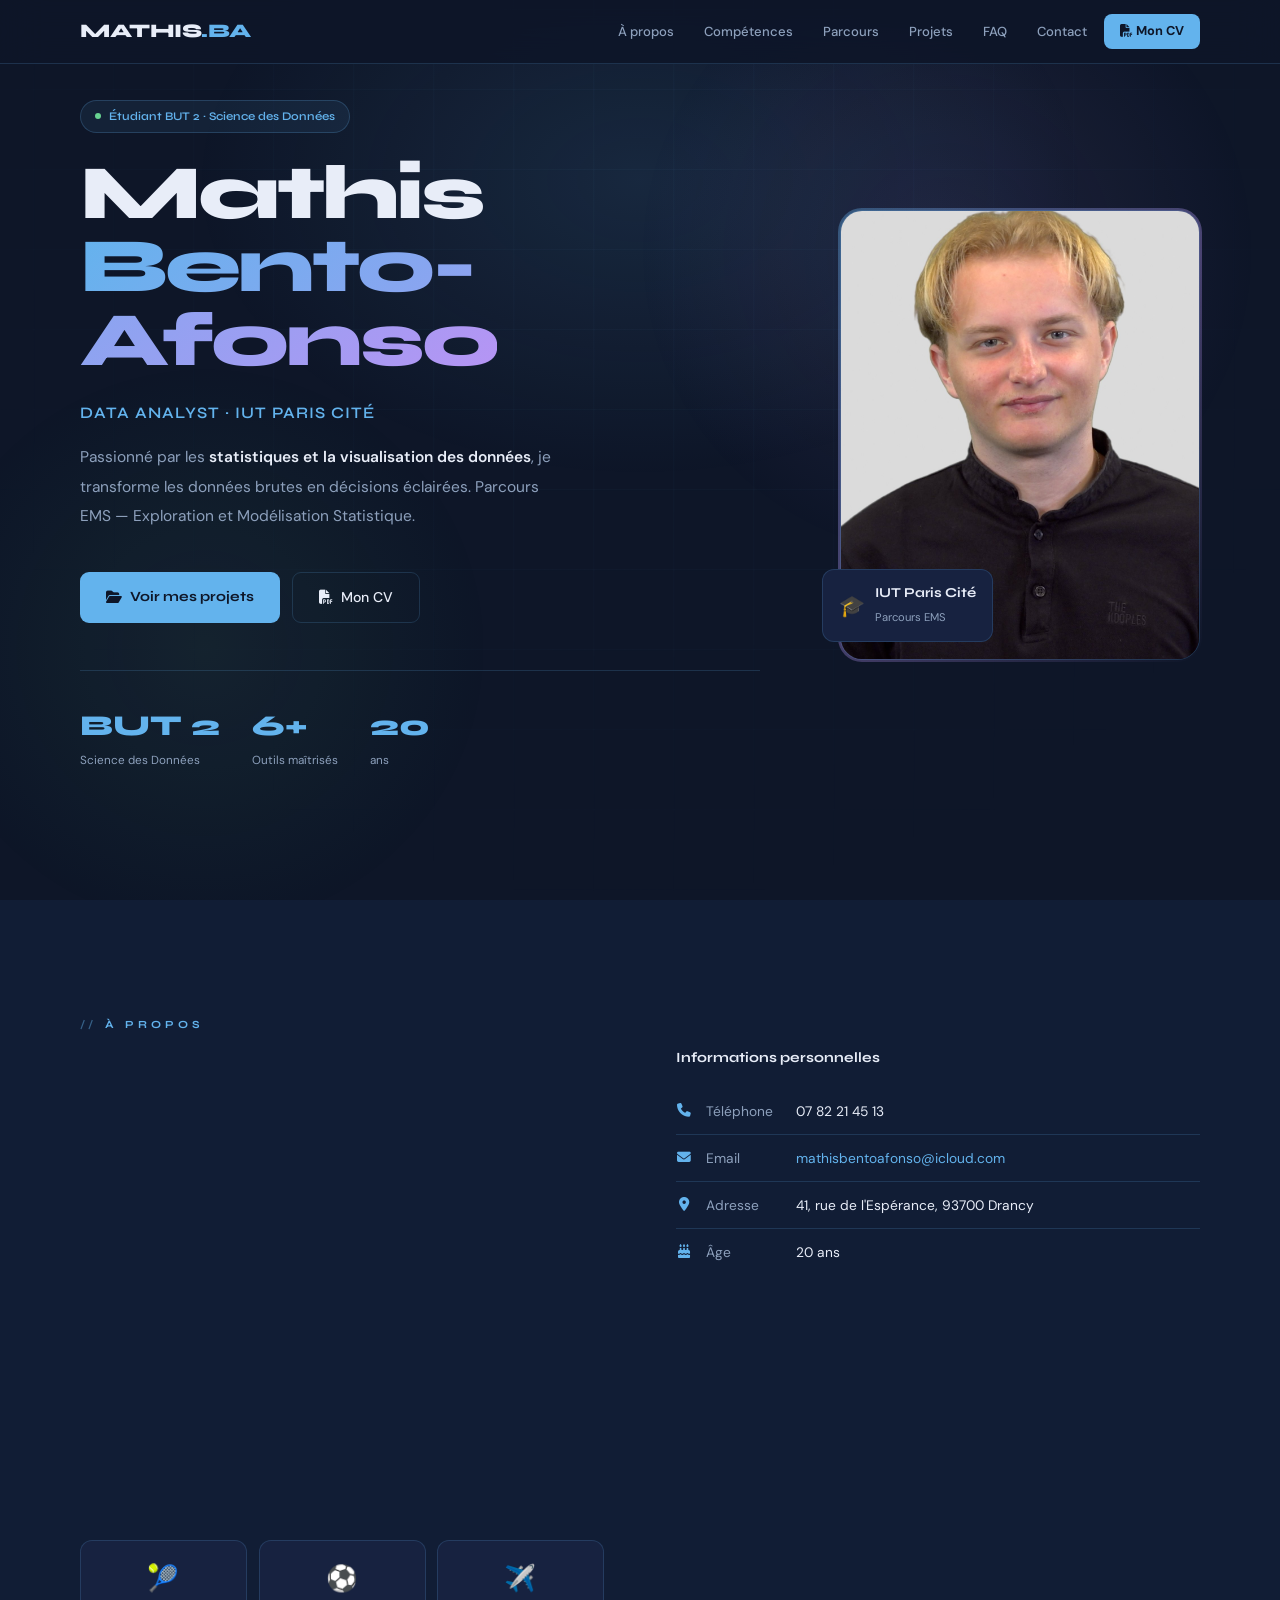
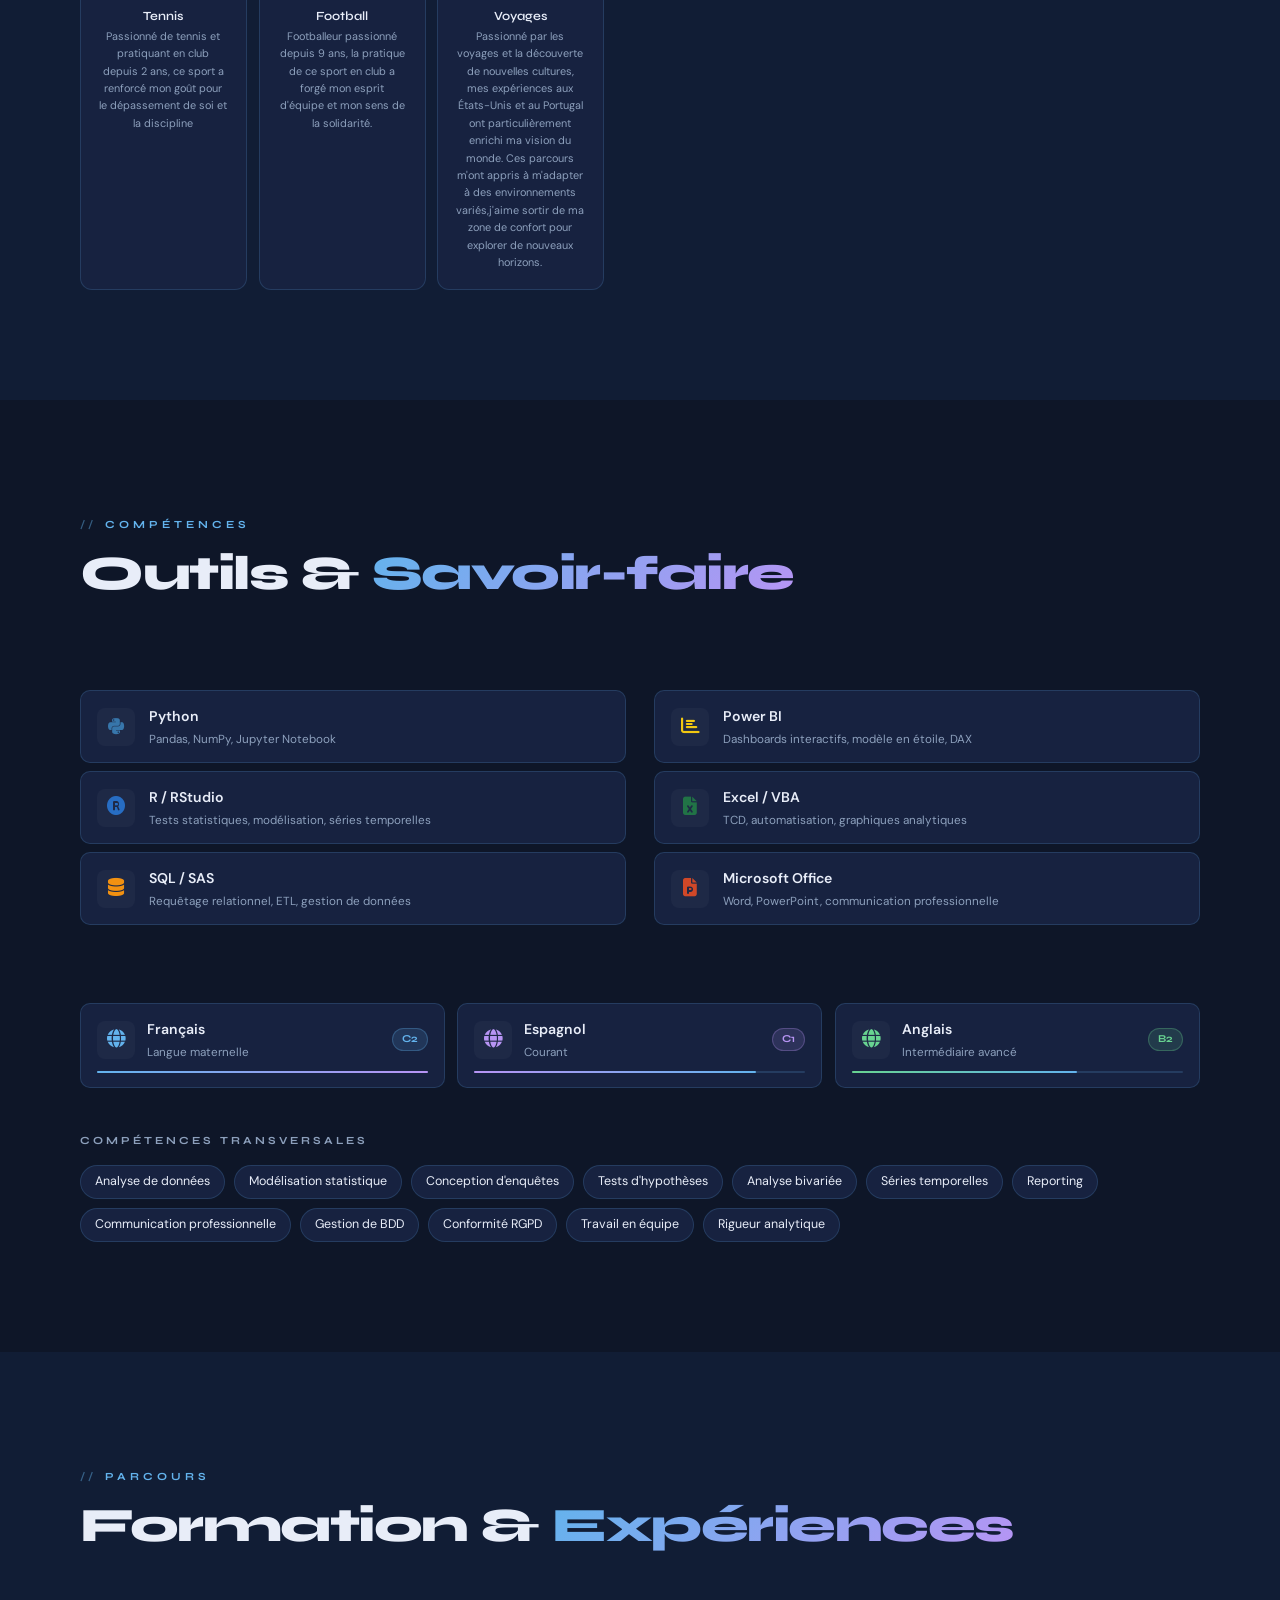
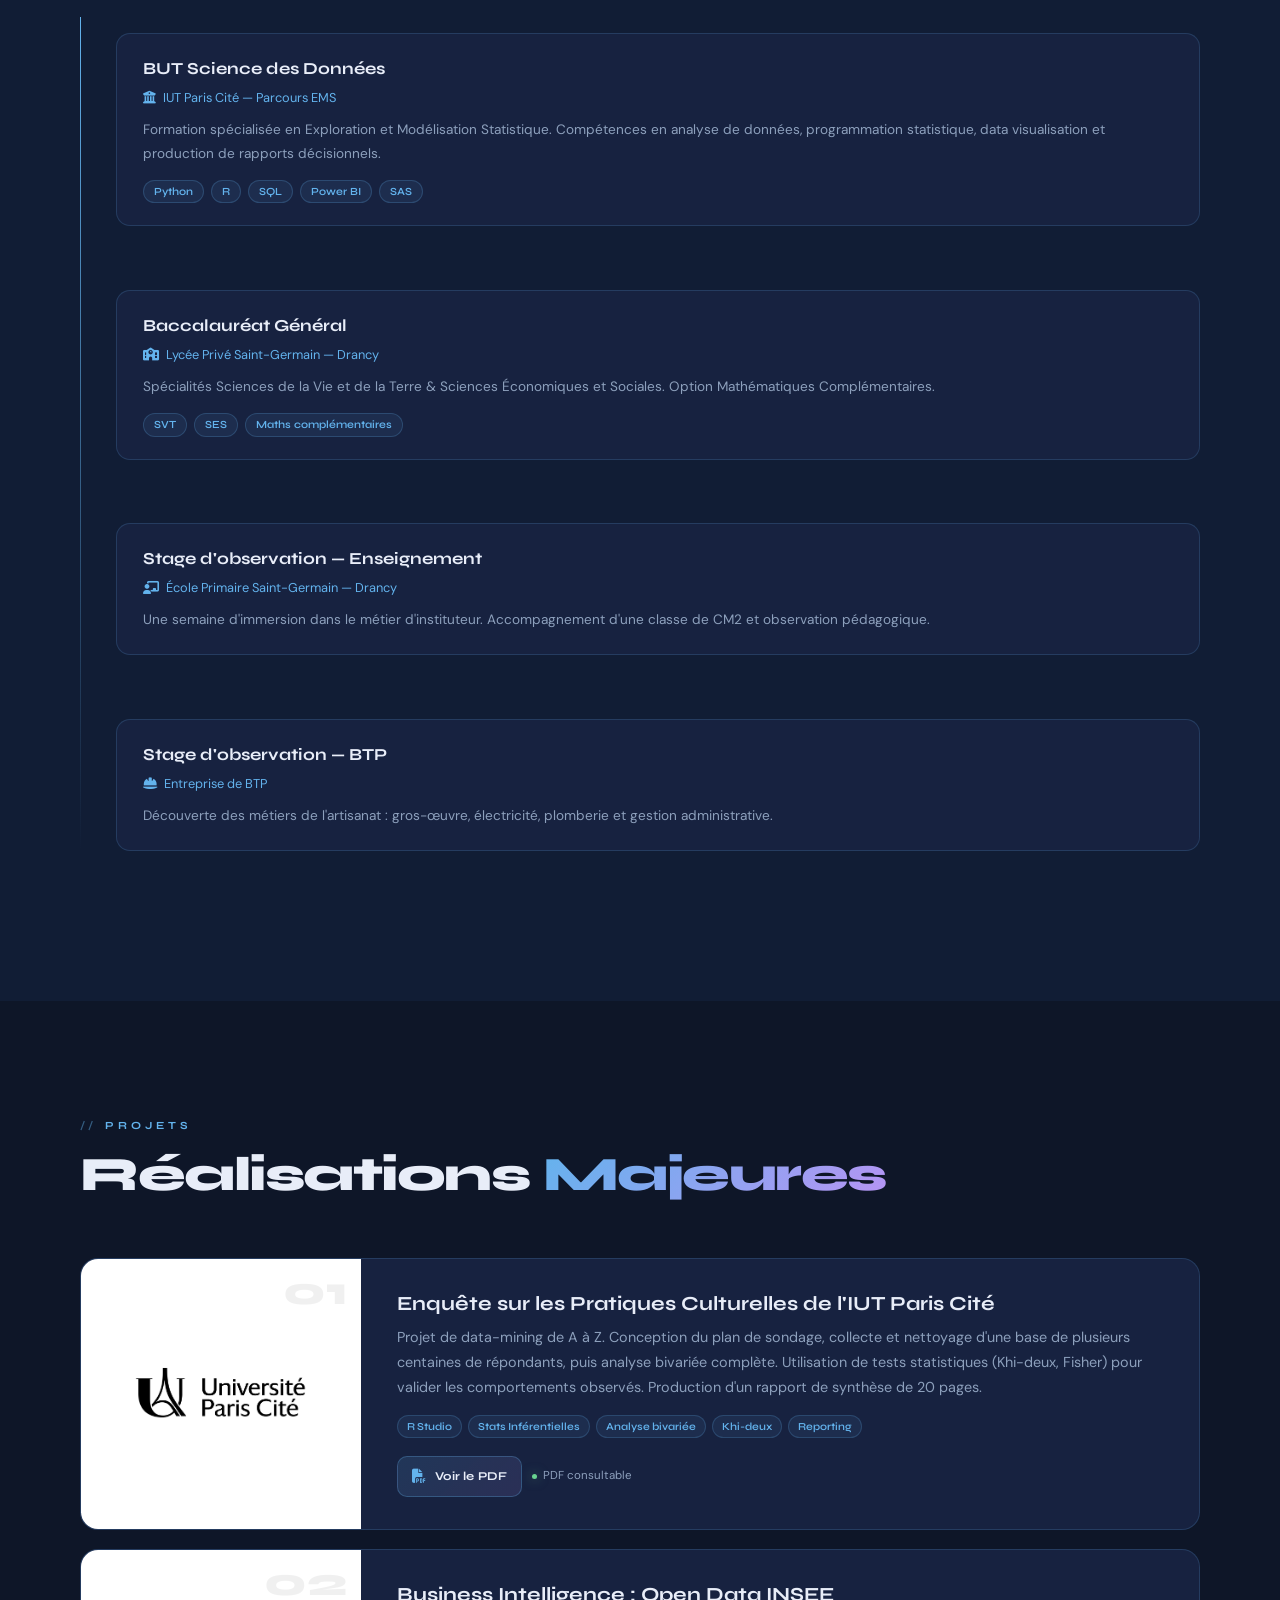
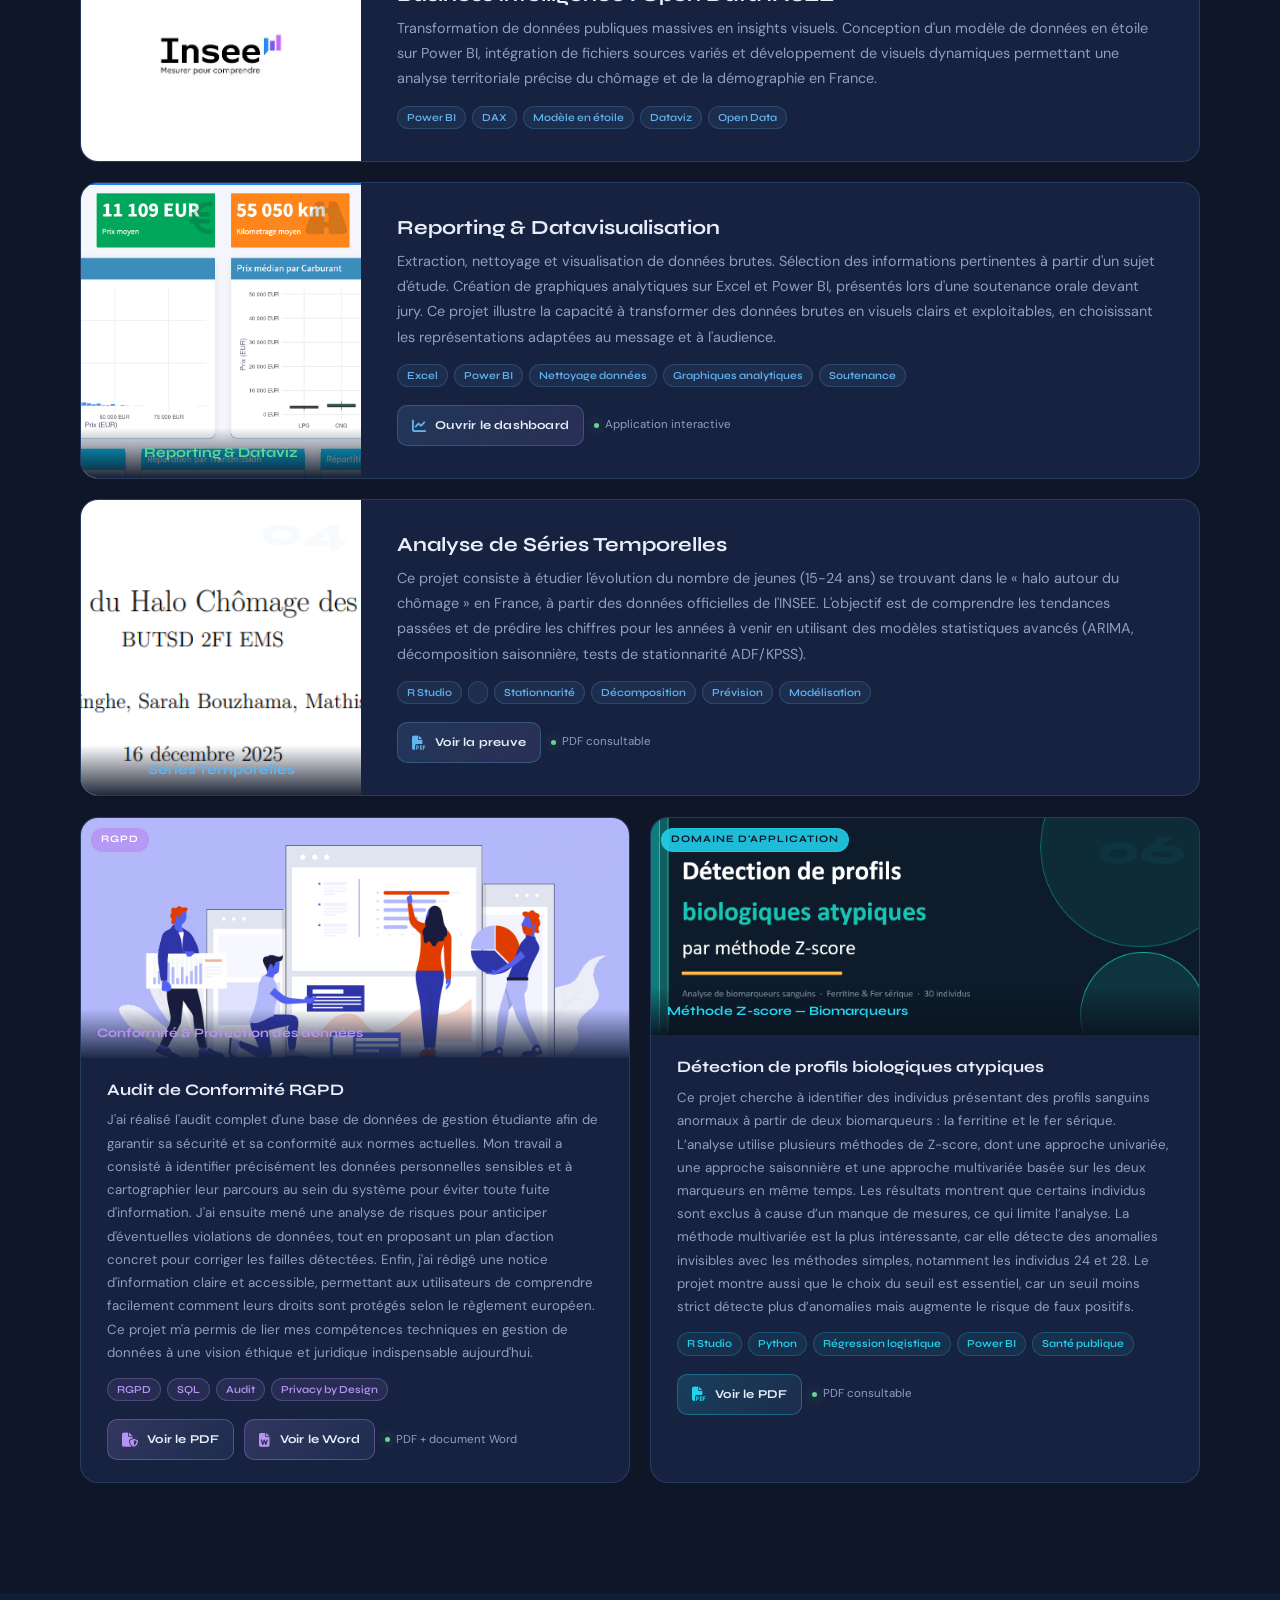
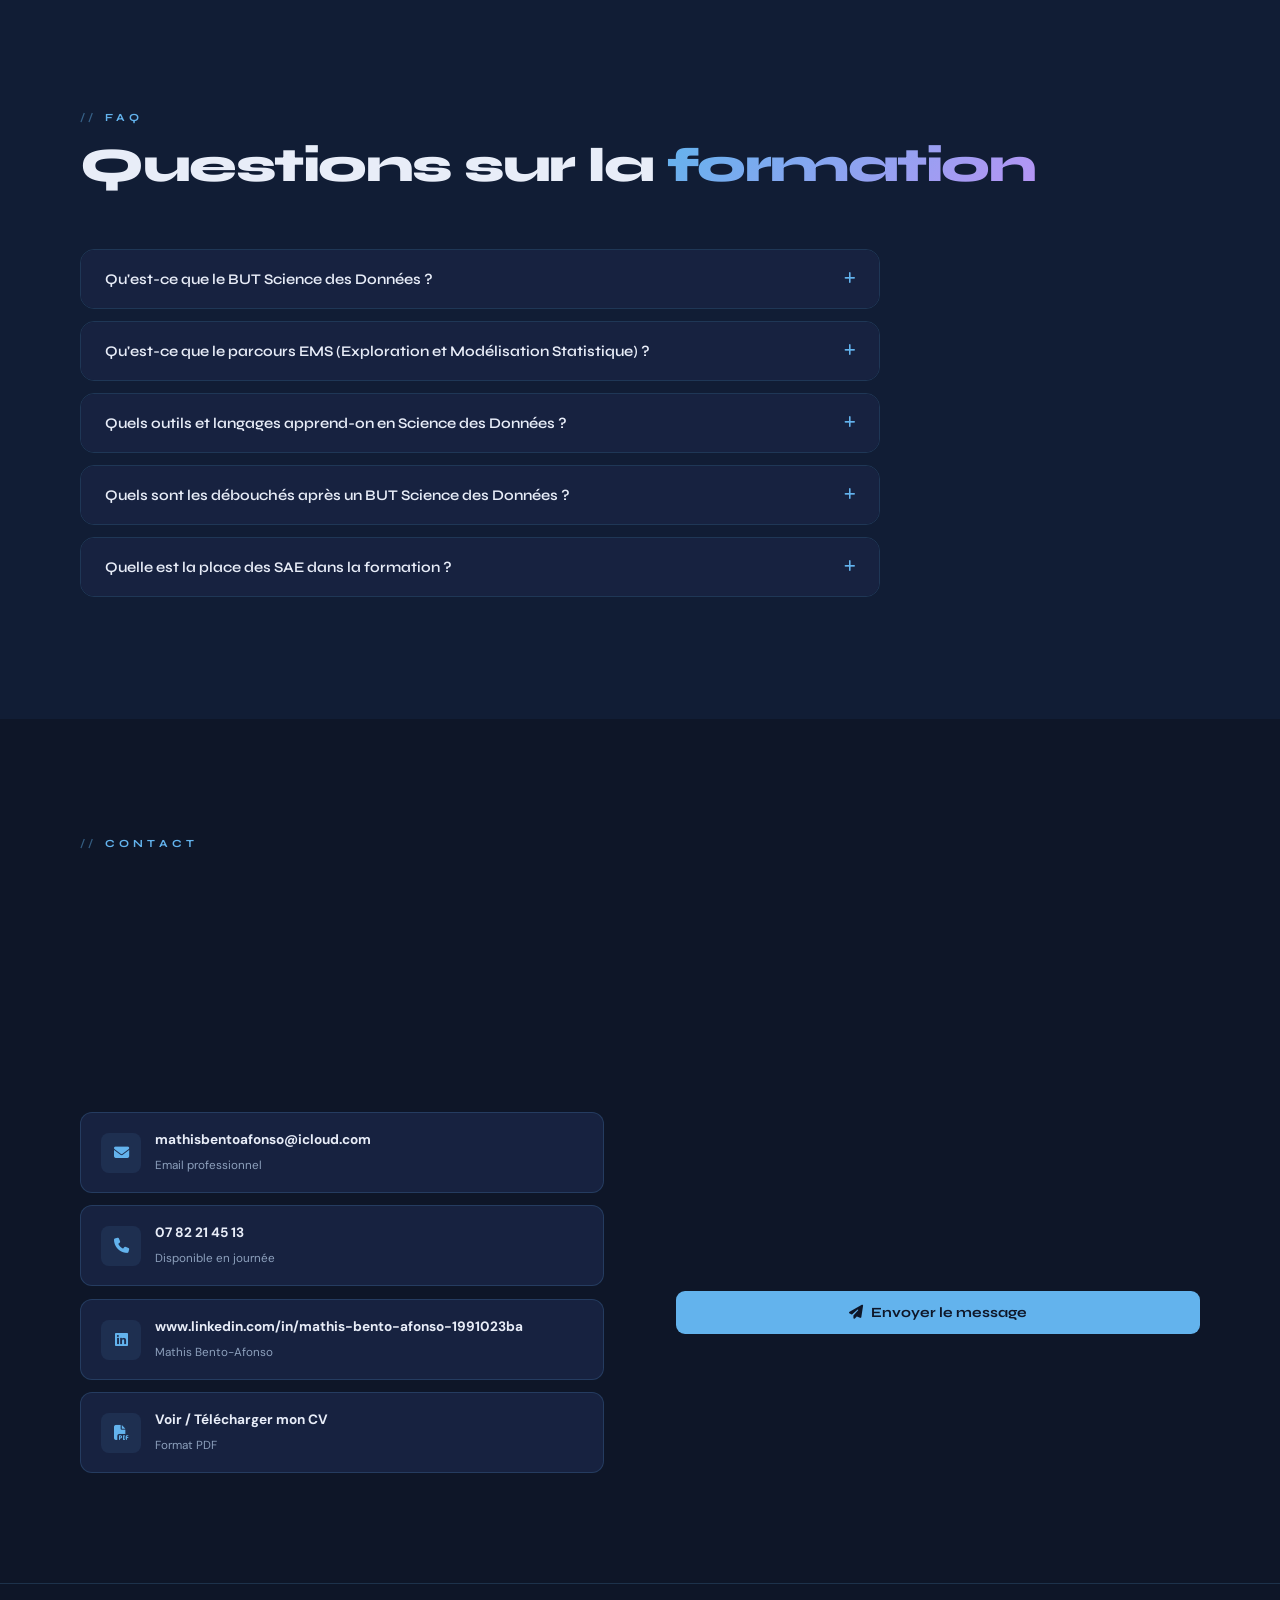
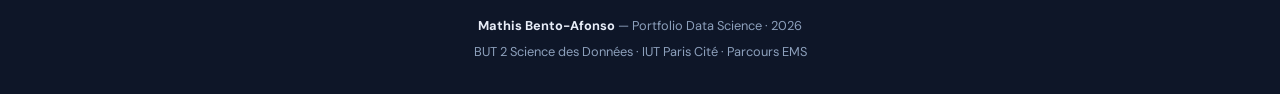
==== commit c3aa954e: "Update index.html" ====
--- a/index.html
+++ b/index.html
@@ -242,11 +242,132 @@
   .container{padding:0 20px}
   .interests-grid{grid-template-columns:1fr 1fr}
 }
+
+/* DYNAMIC POLISH */
+:root { --mx: 50%; --my: 20%; }
+html { scroll-padding-top: 76px; }
+body { min-height: 100vh; }
+body::before{
+  background-position: calc(var(--mx) / 18) calc(var(--my) / 18);
+  mask-image: radial-gradient(circle at var(--mx) var(--my), #000 0%, rgba(0,0,0,.74) 36%, transparent 78%);
+  animation: gridDrift 18s linear infinite;
+}
+body::after{
+  left: var(--mx); top: var(--my); transform: translate(-50%,-50%);
+  opacity: .9; transition: left .45s ease, top .45s ease;
+}
+@keyframes gridDrift{from{background-position:0 0,0 0}to{background-position:80px 80px,80px 80px}}
+
+nav{transition:padding .25s ease, background .25s ease, box-shadow .25s ease}
+nav.scrolled{padding:9px 0;background:rgba(14,22,40,.76);box-shadow:0 16px 45px rgba(0,0,0,.26)}
+.nav-links a{position:relative;overflow:hidden}
+.nav-links a::after{content:'';position:absolute;left:13px;right:13px;bottom:4px;height:1px;background:var(--accent);transform:scaleX(0);transform-origin:left;transition:transform .25s ease}
+.nav-links a:hover::after,.nav-links a.active::after{transform:scaleX(1)}
+
+#hero::before{content:'';position:absolute;inset:0;pointer-events:none;background:radial-gradient(circle at 74% 28%,rgba(183,148,244,.11),transparent 28%),radial-gradient(circle at 16% 72%,rgba(104,211,145,.08),transparent 24%);opacity:.9}
+.hero-grid{transform-style:preserve-3d}
+.photo-wrap{will-change:transform;transition:transform .25s ease}
+.photo-wrap:hover{transform:translateY(-8px) rotateX(2deg) rotateY(-3deg)}
+.photo-badge{animation:floatBadge 4.5s ease-in-out infinite}
+@keyframes floatBadge{0%,100%{transform:translateY(0)}50%{transform:translateY(-8px)}}
+
+.btn-primary,.btn-ghost,.c-link,.skill-item,.lang-skill-item,.interest-card,.t-card,.proj-card,.faq-item{will-change:transform,box-shadow,border-color}
+.btn-primary,.btn-ghost{position:relative;overflow:hidden}
+.btn-primary::before,.btn-ghost::before{content:'';position:absolute;inset:0;background:linear-gradient(120deg,transparent,rgba(255,255,255,.22),transparent);transform:translateX(-120%);transition:transform .55s ease}
+.btn-primary:hover::before,.btn-ghost:hover::before{transform:translateX(120%)}
+.btn-ghost:hover{background:rgba(99,179,237,.06);transform:translateY(-3px)}
+
+.skill-item,.lang-skill-item,.interest-card,.t-card,.proj-card,.c-link,.faq-item{transition:transform .35s cubic-bezier(.2,.8,.2,1),border-color .35s ease,box-shadow .35s ease,background .35s ease}
+.skill-item:hover,.lang-skill-item:hover,.interest-card:hover,.t-card:hover,.c-link:hover{box-shadow:0 16px 38px rgba(0,0,0,.22),0 0 0 1px rgba(99,179,237,.05) inset}
+.proj-card{transform:perspective(900px) rotateX(var(--tilt-y,0deg)) rotateY(var(--tilt-x,0deg)) translateY(0)}
+.proj-card:hover{transform:perspective(900px) rotateX(var(--tilt-y,0deg)) rotateY(var(--tilt-x,0deg)) translateY(-8px)}
+.proj-card::after{content:'';position:absolute;inset:0;pointer-events:none;background:radial-gradient(circle at var(--card-x,50%) var(--card-y,50%),rgba(255,255,255,.13),transparent 34%);opacity:0;transition:opacity .25s ease}
+.proj-card:hover::after{opacity:1}
+.proj-thumb img,.proj-thumb-dark img{transition:transform .6s cubic-bezier(.2,.8,.2,1),filter .35s ease}
+.proj-card:hover .proj-thumb img,.proj-card:hover .proj-thumb-dark img{transform:scale(1.045);filter:saturate(1.08) contrast(1.05)}
+
+.reveal,.reveal-l{transition:opacity .75s ease,transform .75s cubic-bezier(.2,.8,.2,1),filter .75s ease;filter:blur(8px)}
+.reveal.visible,.reveal-l.visible{filter:blur(0)}
+.reveal:nth-child(2n){transition-delay:.06s}.reveal:nth-child(3n){transition-delay:.12s}
+.lang-fill{position:relative;overflow:visible}
+.lang-fill::after{content:'';position:absolute;right:-3px;top:50%;width:7px;height:7px;border-radius:50%;background:var(--accent2);transform:translateY(-50%);box-shadow:0 0 14px var(--accent)}
+.faq-a{transition:max-height .45s cubic-bezier(.2,.8,.2,1)}
+.form-g input:hover,.form-g textarea:hover{border-color:rgba(99,179,237,.32)}
+.form-g input:focus,.form-g textarea:focus{transform:translateY(-1px)}
+
+@media (prefers-reduced-motion: reduce){
+  *,*::before,*::after{animation-duration:.001ms!important;animation-iteration-count:1!important;scroll-behavior:auto!important;transition-duration:.001ms!important}
+}
+@media(max-width:900px){
+  nav.scrolled{padding:10px 0}.photo-wrap:hover,.proj-card:hover{transform:none}.photo-badge{animation:none}
+}
+
+/* PROOF EXPERIENCE */
+.proj-actions{display:flex;flex-wrap:wrap;gap:10px;margin-top:18px;align-items:center}
+.proof-btn{position:relative;display:inline-flex;align-items:center;gap:9px;border:1px solid rgba(99,179,237,.28);background:linear-gradient(135deg,rgba(99,179,237,.14),rgba(183,148,244,.12));color:var(--text);text-decoration:none;padding:10px 14px;border-radius:10px;font-family:'Syne',sans-serif;font-size:.75rem;font-weight:700;letter-spacing:.2px;overflow:hidden;transition:transform .28s cubic-bezier(.2,.8,.2,1),border-color .28s ease,box-shadow .28s ease,background .28s ease}
+.proof-btn i{color:var(--accent);font-size:.88rem;transition:transform .28s ease}
+.proof-btn::before{content:'';position:absolute;inset:0;background:linear-gradient(120deg,transparent,rgba(255,255,255,.22),transparent);transform:translateX(-120%);transition:transform .55s ease}
+.proof-btn:hover{transform:translateY(-3px);border-color:var(--accent);box-shadow:0 14px 34px rgba(99,179,237,.18)}
+.proof-btn:hover::before{transform:translateX(120%)}
+.proof-btn:hover i{transform:translateX(2px) scale(1.08)}
+.proof-btn.purple{border-color:rgba(183,148,244,.32);background:linear-gradient(135deg,rgba(183,148,244,.18),rgba(99,179,237,.08))}
+.proof-btn.purple i{color:var(--purple)}
+.proof-btn.cyan{border-color:rgba(34,211,238,.32);background:linear-gradient(135deg,rgba(34,211,238,.16),rgba(99,179,237,.08))}
+.proof-btn.cyan i{color:#22d3ee}
+.proof-btn.green{border-color:rgba(104,211,145,.32);background:linear-gradient(135deg,rgba(104,211,145,.16),rgba(99,179,237,.08))}
+.proof-btn.green i{color:var(--green)}
+.proof-hint{font-size:.72rem;color:var(--muted);display:inline-flex;align-items:center;gap:6px}
+.proof-hint::before{content:'';width:5px;height:5px;border-radius:50%;background:var(--green);box-shadow:0 0 12px rgba(104,211,145,.6)}
+
+.proof-modal{position:fixed;inset:0;z-index:5200;display:flex;align-items:center;justify-content:center;padding:28px;background:rgba(5,10,20,.78);backdrop-filter:blur(16px);opacity:0;pointer-events:none;transition:opacity .28s ease}
+.proof-modal.open{opacity:1;pointer-events:auto}
+.proof-panel{width:min(980px,96vw);max-height:90vh;background:var(--card);border:1px solid rgba(99,179,237,.22);border-radius:18px;overflow:hidden;box-shadow:0 28px 90px rgba(0,0,0,.5);transform:translateY(18px) scale(.98);transition:transform .32s cubic-bezier(.2,.8,.2,1);display:flex;flex-direction:column}
+.proof-modal.open .proof-panel{transform:translateY(0) scale(1)}
+.proof-head{display:flex;align-items:center;justify-content:space-between;gap:16px;padding:16px 18px;border-bottom:1px solid var(--border);background:rgba(255,255,255,.025)}
+.proof-title{display:flex;align-items:center;gap:10px;font-family:'Syne',sans-serif;font-weight:700;font-size:.92rem}
+.proof-title i{color:var(--accent)}
+.proof-actions{display:flex;gap:8px;align-items:center}
+.proof-open,.proof-close{border:1px solid var(--border);border-radius:8px;color:var(--text);background:rgba(255,255,255,.04);min-height:36px;padding:0 12px;display:inline-flex;align-items:center;justify-content:center;gap:8px;text-decoration:none;font-size:.78rem;font-weight:700;cursor:pointer;transition:all .24s ease}
+.proof-open:hover,.proof-close:hover{border-color:var(--accent);color:var(--accent);transform:translateY(-1px)}
+.proof-close{width:36px;padding:0}
+.proof-body{min-height:360px;background:#0b1220;display:flex;align-items:center;justify-content:center;position:relative;overflow:auto}
+.proof-frame{width:100%;height:min(72vh,720px);border:0;background:#111;display:none}
+.proof-empty{padding:46px 28px;text-align:center;max-width:560px}
+.proof-empty i{font-size:2.4rem;color:var(--accent);margin-bottom:16px}
+.proof-empty h3{font-family:'Syne',sans-serif;font-size:1.2rem;margin-bottom:10px}
+.proof-empty p{color:var(--muted);font-size:.9rem;line-height:1.75;margin-bottom:18px}
+.proof-modal.can-preview .proof-frame{display:block}
+.proof-modal.can-preview .proof-empty{display:none}
+
+@media(max-width:700px){
+  .proj-actions{flex-direction:column;align-items:stretch}.proof-btn{justify-content:center}.proof-hint{justify-content:center}.proof-modal{padding:12px}.proof-head{align-items:flex-start}.proof-title{font-size:.82rem}.proof-body{min-height:300px}.proof-frame{height:68vh}
+}
 </style>
 </head>
 <body>
 
 <div id="progress"></div>
+<!-- PROOF MODAL -->
+<div class="proof-modal" id="proofModal" aria-hidden="true">
+  <div class="proof-panel" role="dialog" aria-modal="true" aria-labelledby="proofTitle">
+    <div class="proof-head">
+      <div class="proof-title" id="proofTitle"><i class="fas fa-folder-open"></i><span>Preuve du projet</span></div>
+      <div class="proof-actions">
+        <a class="proof-open" id="proofOpen" href="#" target="_blank" rel="noopener"><i class="fas fa-up-right-from-square"></i> Ouvrir</a>
+        <button class="proof-close" type="button" onclick="closeProofModal()" aria-label="Fermer"><i class="fas fa-times"></i></button>
+      </div>
+    </div>
+    <div class="proof-body">
+      <iframe class="proof-frame" id="proofFrame" title="Aperçu de la preuve"></iframe>
+      <div class="proof-empty">
+        <i class="fas fa-file-arrow-down"></i>
+        <h3>Aperçu direct non disponible</h3>
+        <p>Ce type de preuve ne se prévisualise pas toujours dans le navigateur. Utilise le bouton Ouvrir pour le consulter ou le télécharger.</p>
+        <a class="proof-btn" id="proofFallback" href="#" target="_blank" rel="noopener"><i class="fas fa-download"></i> Ouvrir la preuve</a>
+      </div>
+    </div>
+  </div>
+</div>
 
 <!-- CV MODAL -->
 <div class="modal-overlay" id="cvModal">
@@ -254,12 +375,12 @@
     <div class="modal-head">
       <h3><i class="fas fa-file-pdf"></i> CV — Mathis Bento-Afonso</h3>
       <div class="modal-actions">
-        <a href="[data-uri]" download="CV_Mathis_Bento-Afonso.pdf" class="btn-dl"><i class="fas fa-download"></i> Télécharger</a>
+        <a href="CV WEB.pdf" download="CV WEB.pdf" class="btn-dl"><i class="fas fa-download"></i> Télécharger</a>
         <button class="btn-close" onclick="closeModal()"><i class="fas fa-times"></i></button>
       </div>
     </div>
     <div class="modal-body">
-      <iframe src="[data-uri]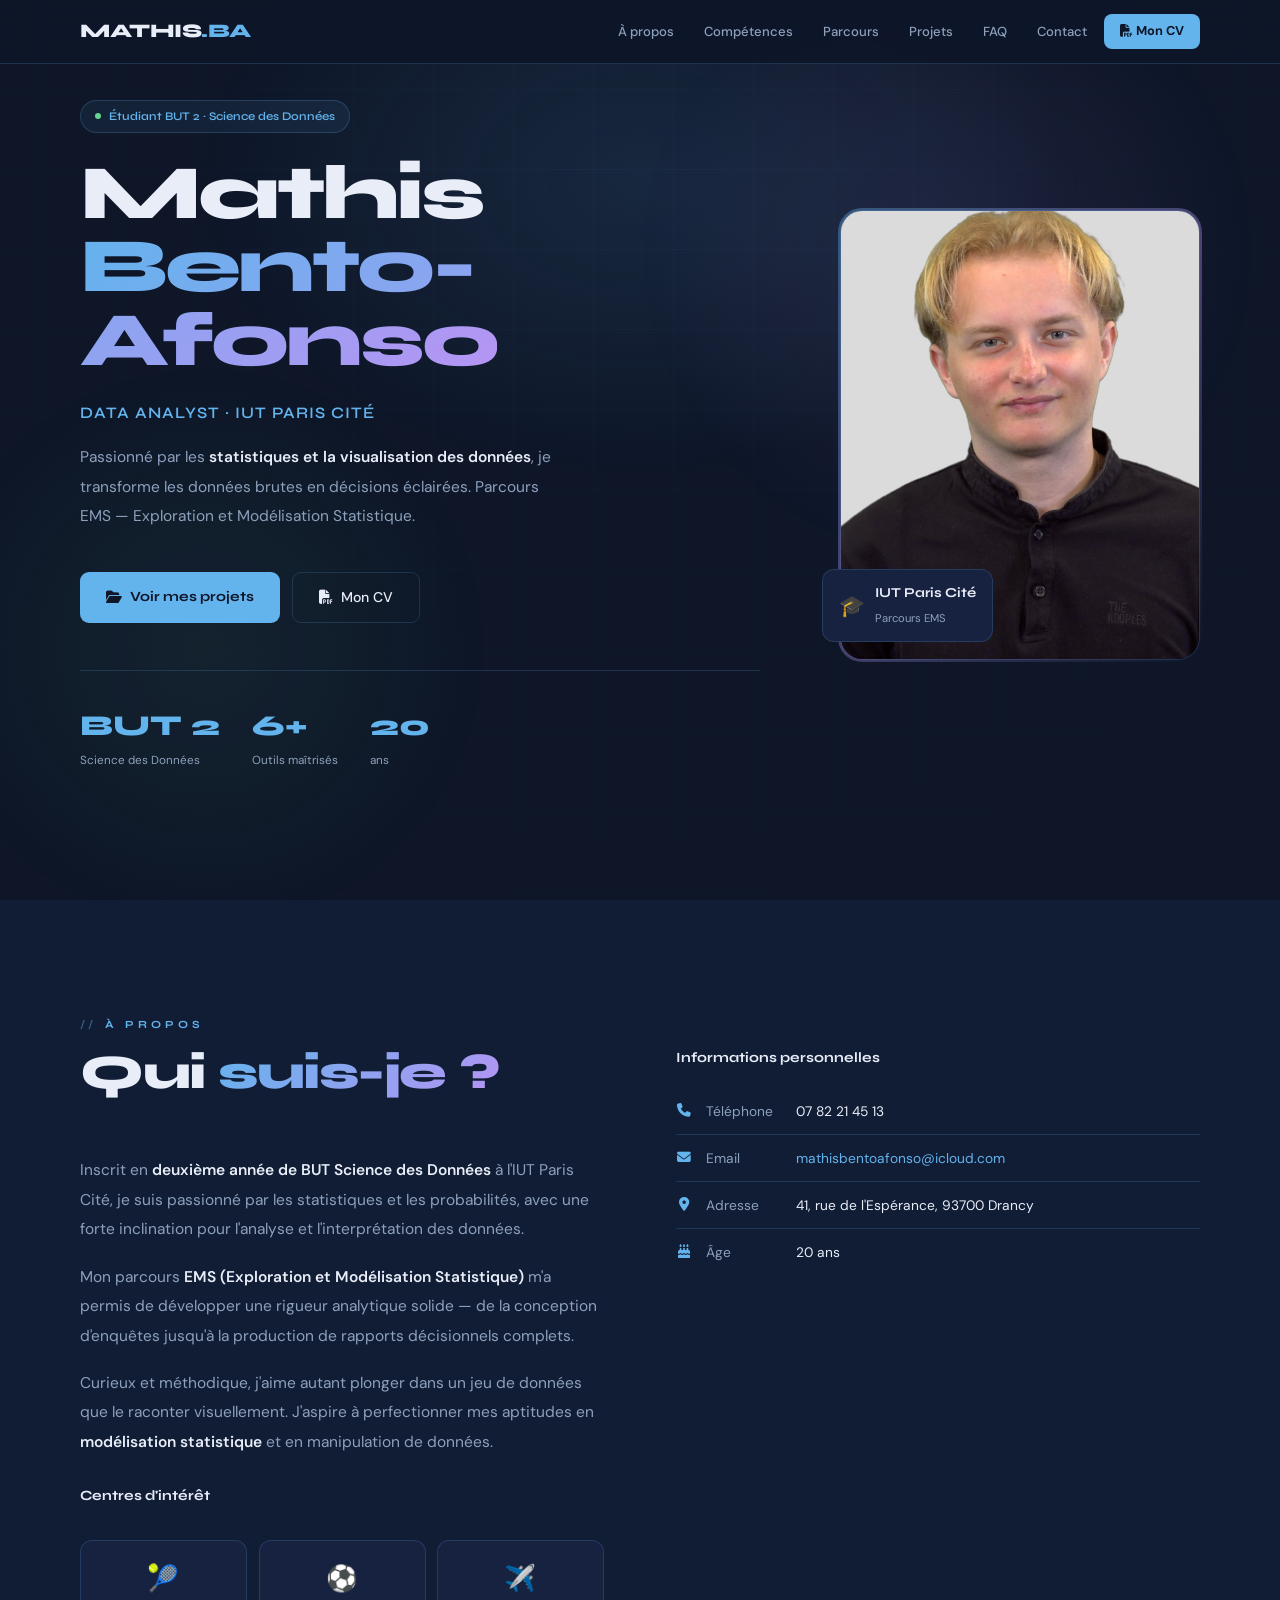
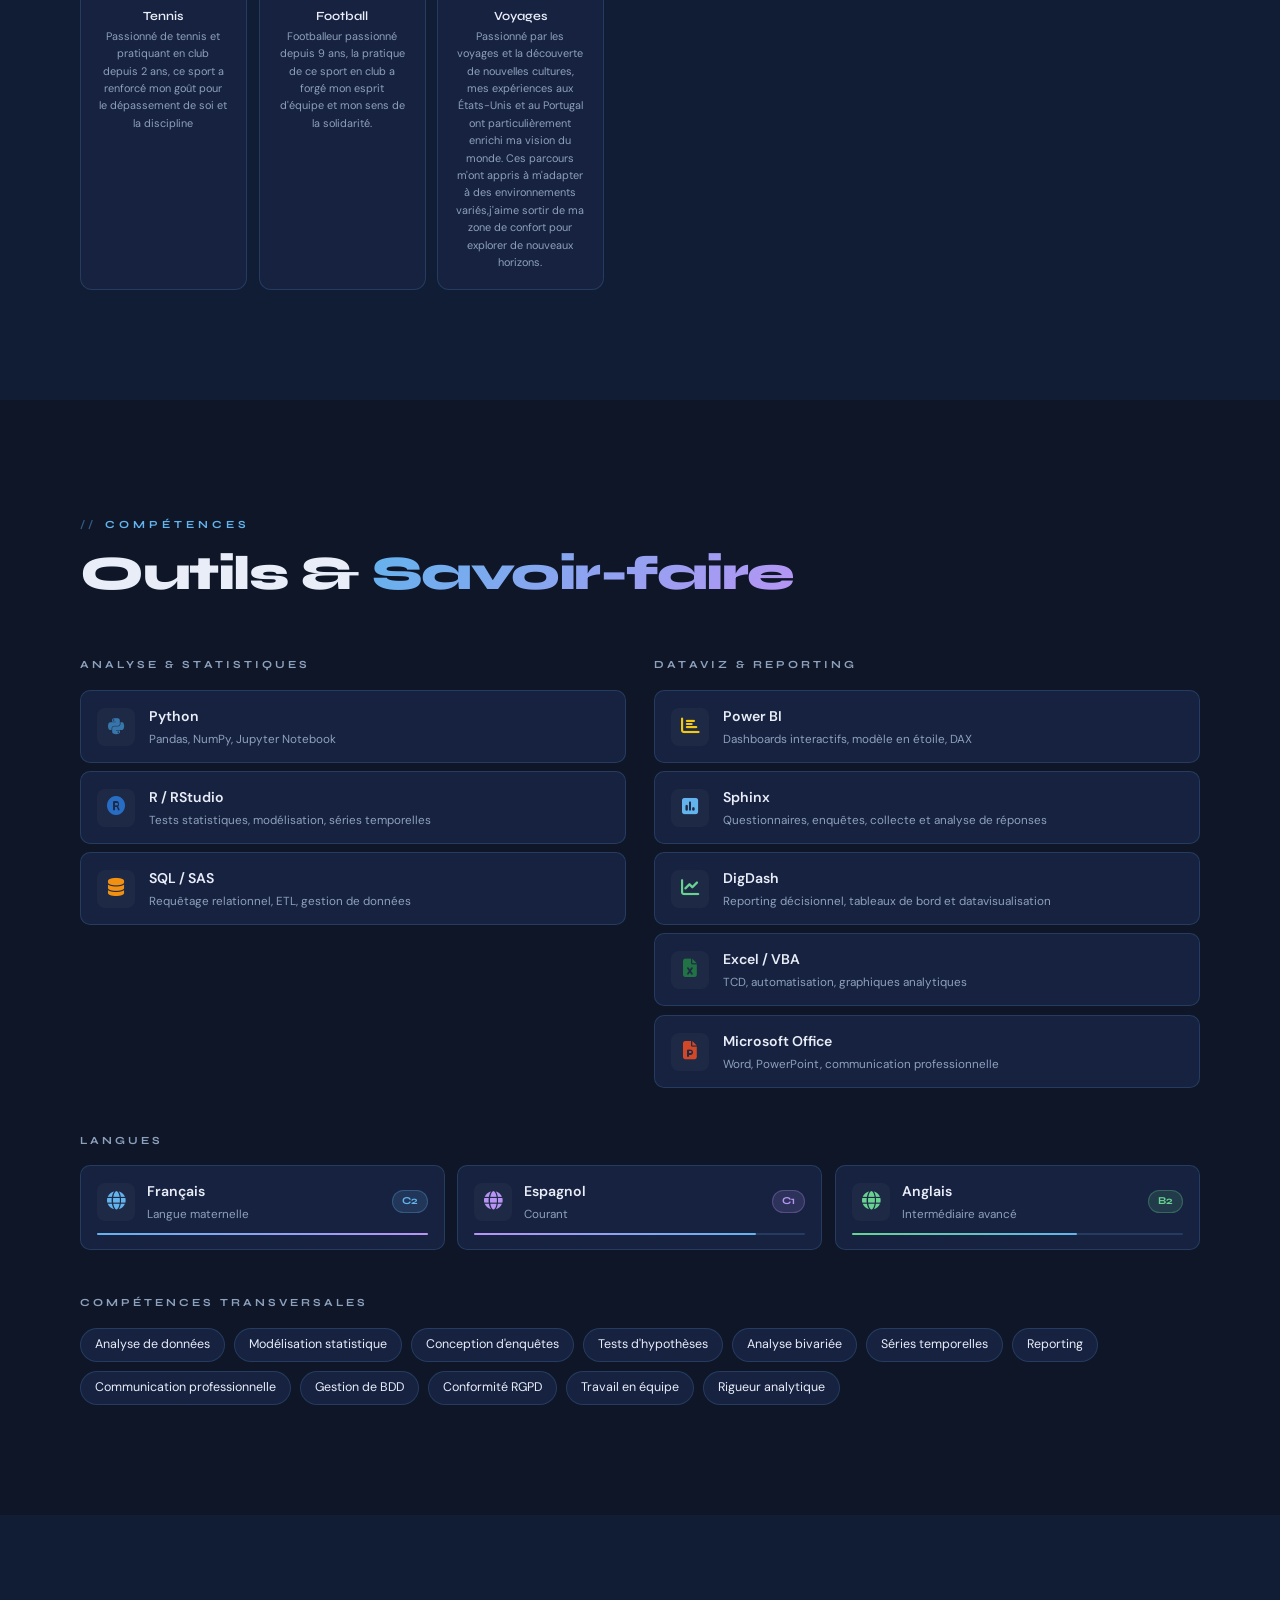
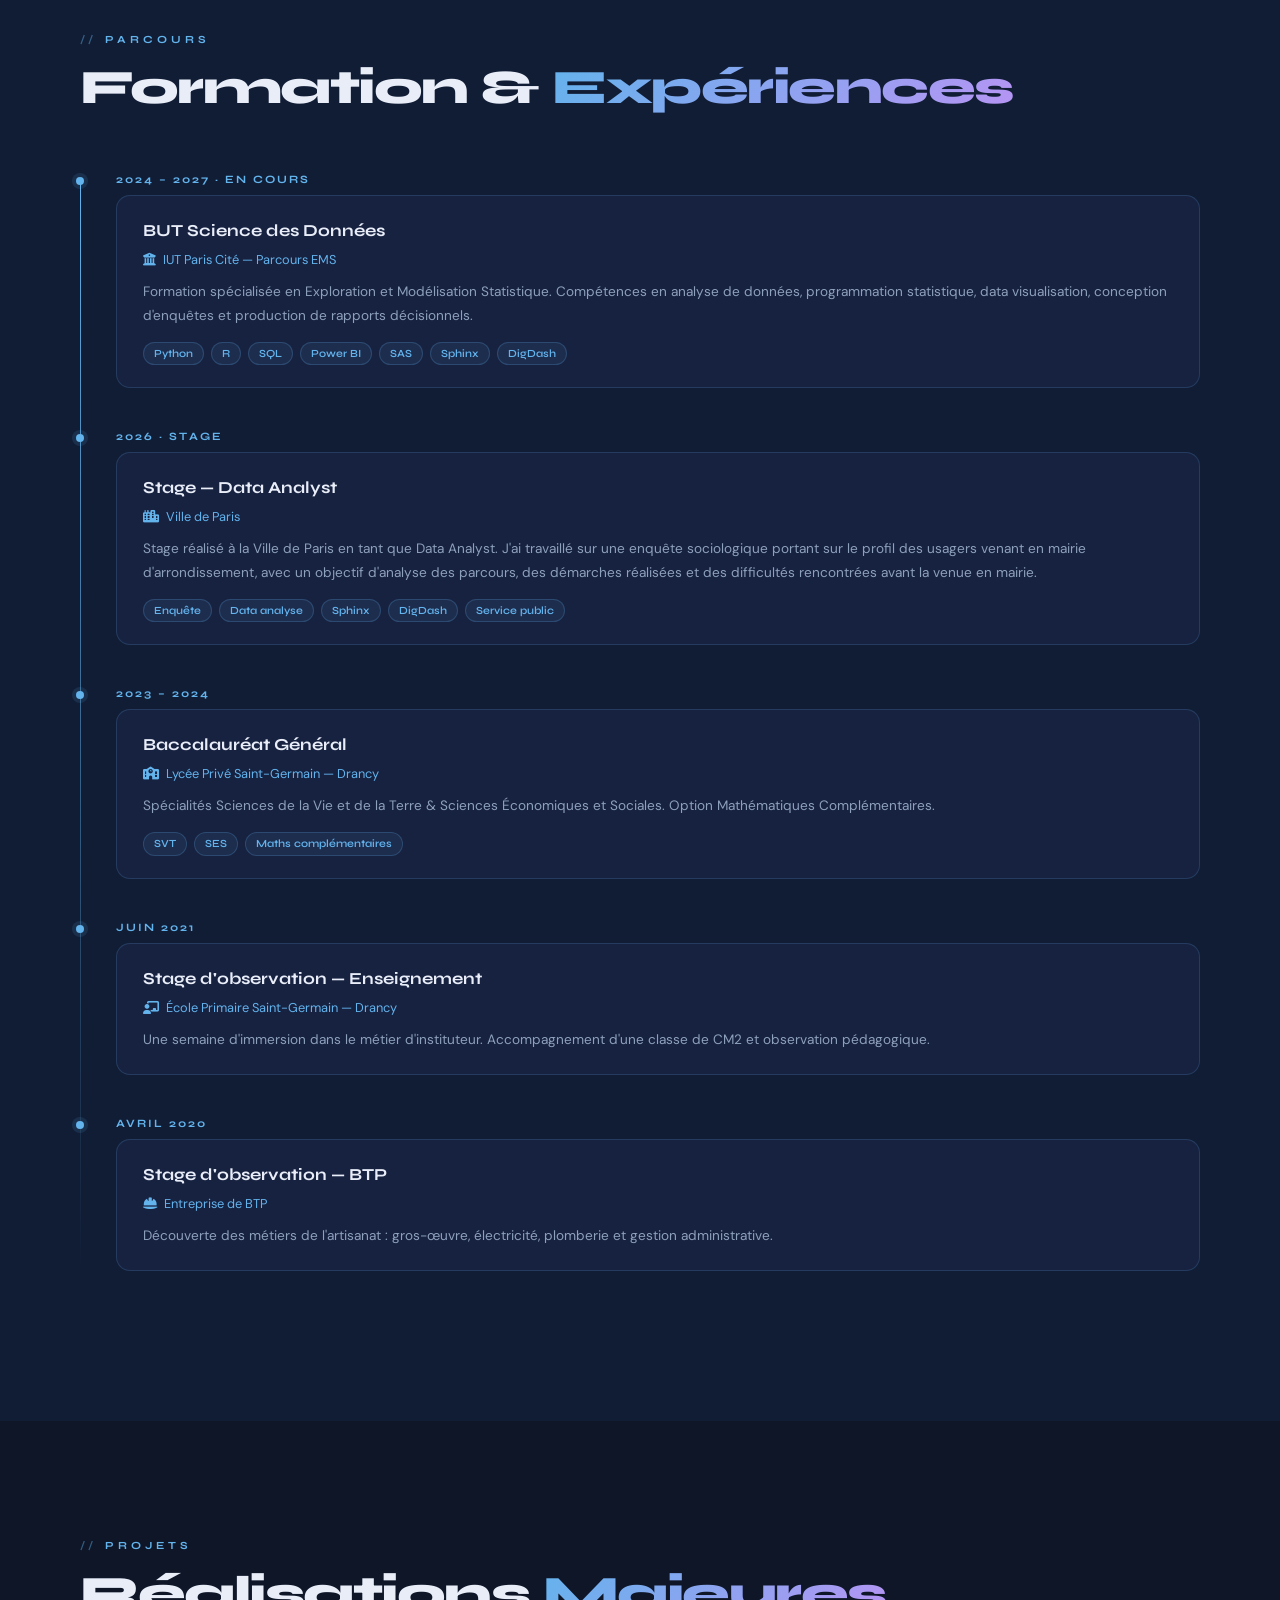
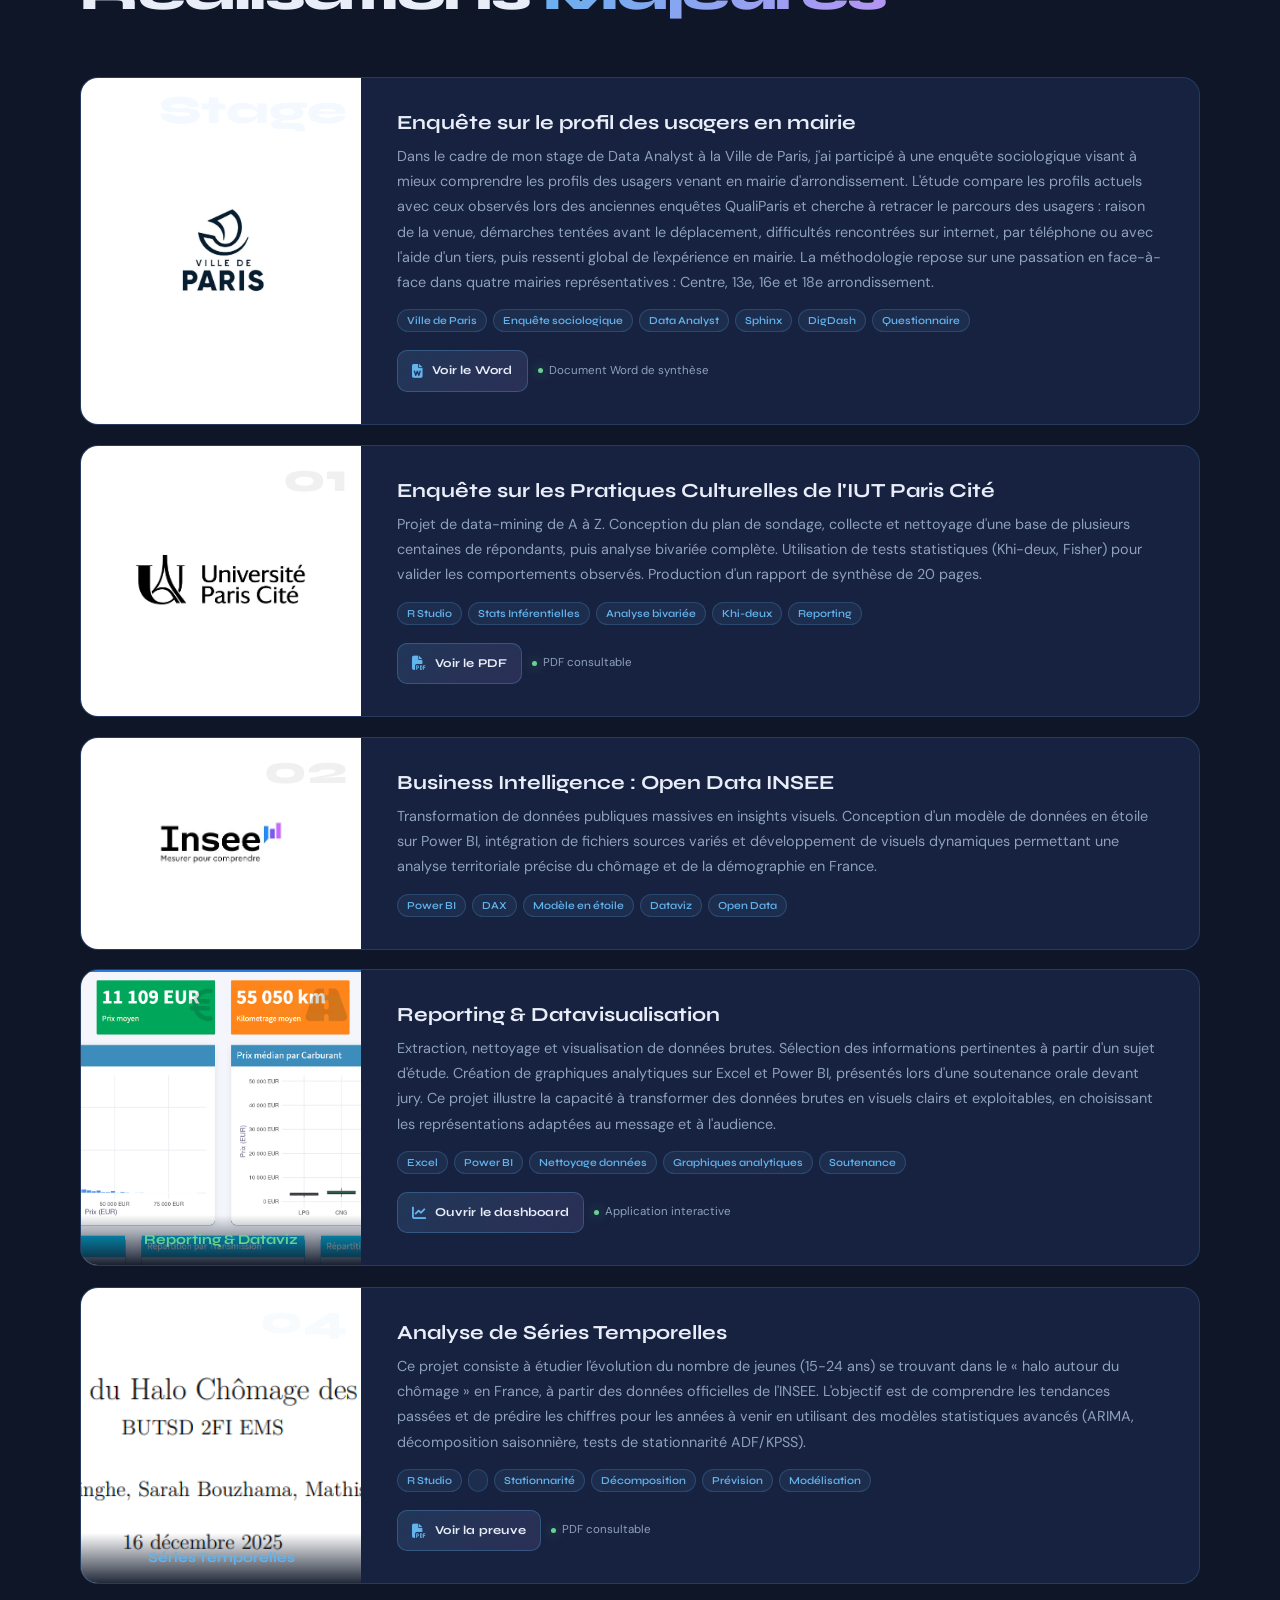
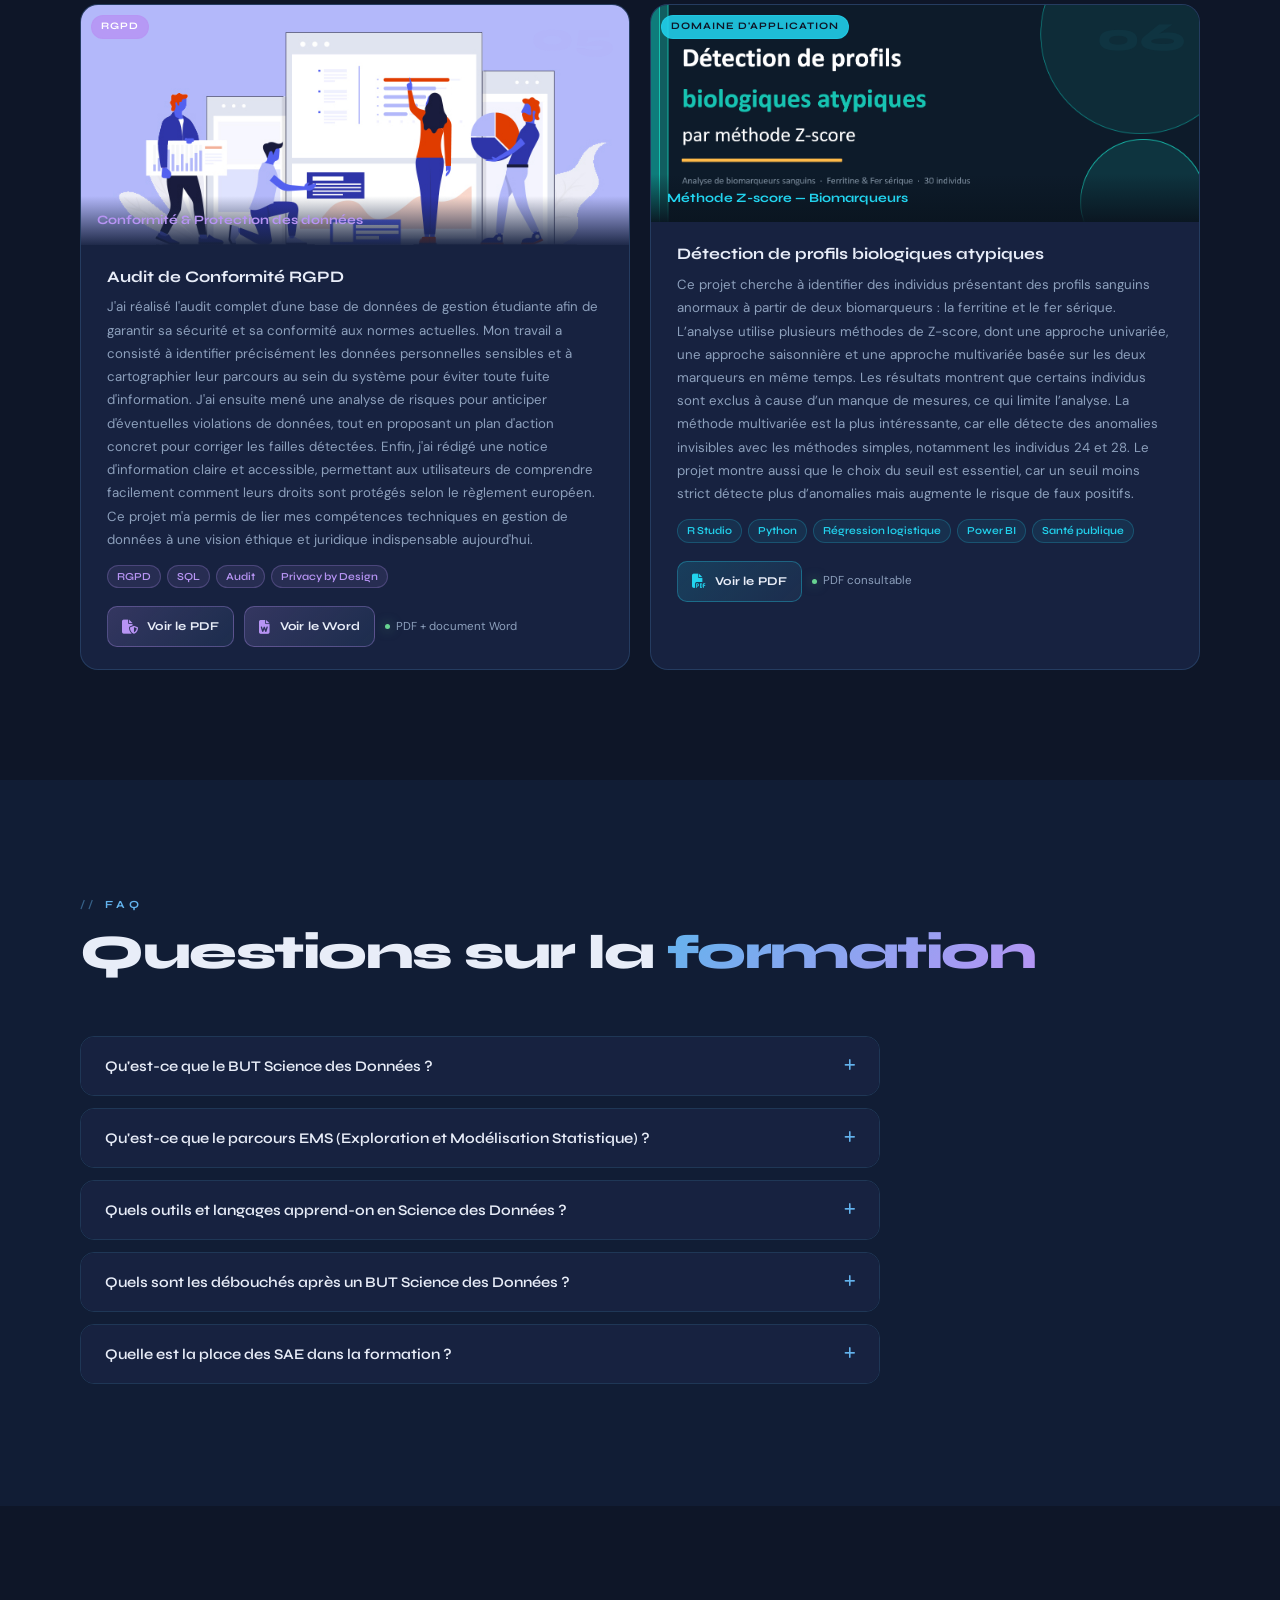
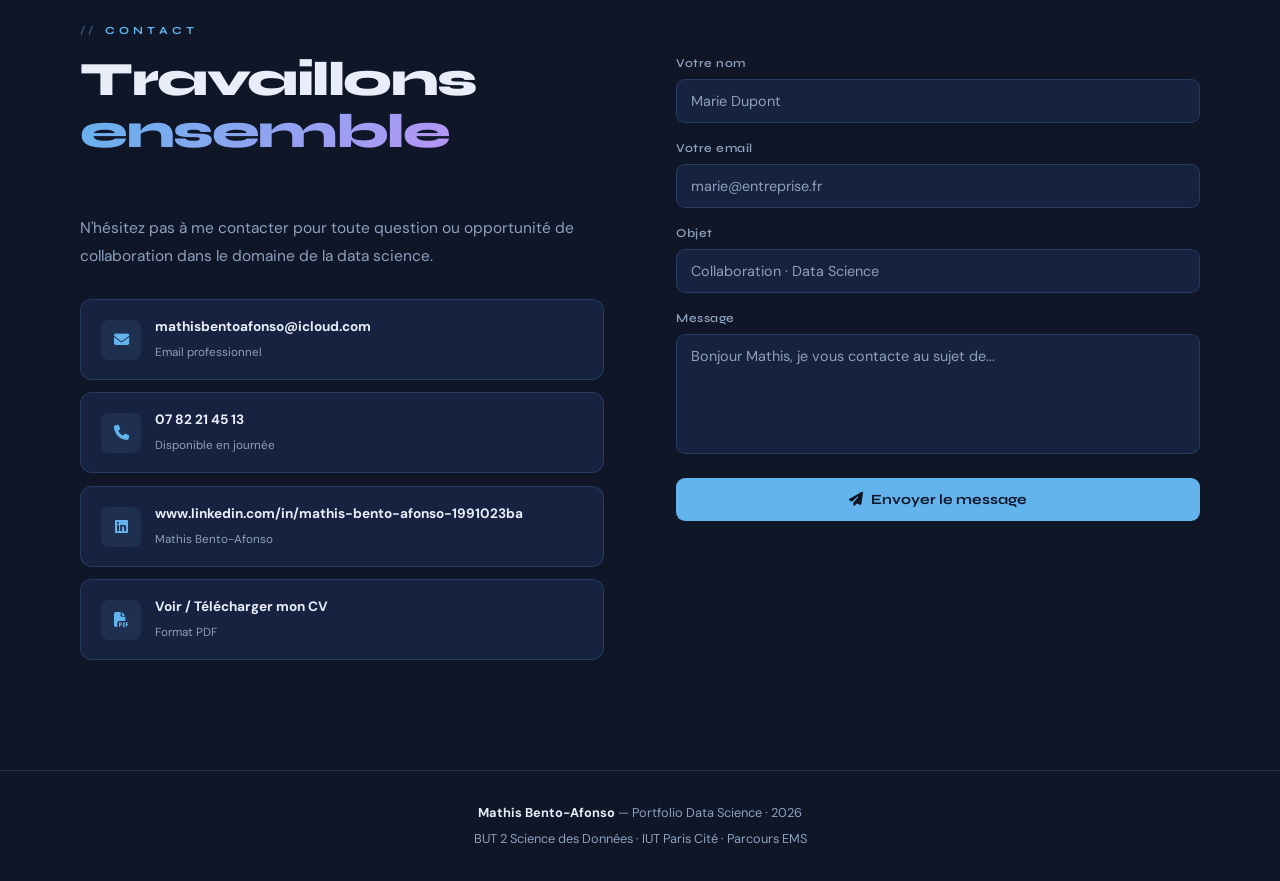
==== commit f85a8572: "Update index.html" ====
--- a/index.html
+++ b/index.html
@@ -504,6 +504,14 @@
           <div><div class="skill-name">Power BI</div><div class="skill-desc">Dashboards interactifs, modèle en étoile, DAX</div></div>
         </div>
         <div class="skill-item">
+          <div class="skill-icon" style="color:#63b3ed"><i class="fas fa-square-poll-vertical"></i></div>
+          <div><div class="skill-name">Sphinx</div><div class="skill-desc">Questionnaires, enquêtes, collecte et analyse de réponses</div></div>
+        </div>
+        <div class="skill-item">
+          <div class="skill-icon" style="color:#68d391"><i class="fas fa-chart-line"></i></div>
+          <div><div class="skill-name">DigDash</div><div class="skill-desc">Reporting décisionnel, tableaux de bord et datavisualisation</div></div>
+        </div>
+        <div class="skill-item">
           <div class="skill-icon" style="color:#217346"><i class="fas fa-file-excel"></i></div>
           <div><div class="skill-name">Excel / VBA</div><div class="skill-desc">TCD, automatisation, graphiques analytiques</div></div>
         </div>
@@ -586,8 +594,18 @@
         <div class="t-card">
           <h3>BUT Science des Données</h3>
           <div class="t-org"><i class="fas fa-university"></i> IUT Paris Cité — Parcours EMS</div>
-          <p>Formation spécialisée en Exploration et Modélisation Statistique. Compétences en analyse de données, programmation statistique, data visualisation et production de rapports décisionnels.</p>
-          <div class="t-tags"><span>Python</span><span>R</span><span>SQL</span><span>Power BI</span><span>SAS</span></div>
+          <p>Formation spécialisée en Exploration et Modélisation Statistique. Compétences en analyse de données, programmation statistique, data visualisation, conception d'enquêtes et production de rapports décisionnels.</p>
+          <div class="t-tags"><span>Python</span><span>R</span><span>SQL</span><span>Power BI</span><span>SAS</span><span>Sphinx</span><span>DigDash</span></div>
+        </div>
+      </div>
+
+      <div class="timeline-item reveal">
+        <div class="t-date">2026 · Stage</div>
+        <div class="t-card">
+          <h3>Stage — Data Analyst</h3>
+          <div class="t-org"><i class="fas fa-city"></i> Ville de Paris</div>
+          <p>Stage réalisé à la Ville de Paris en tant que Data Analyst. J'ai travaillé sur une enquête sociologique portant sur le profil des usagers venant en mairie d'arrondissement, avec un objectif d'analyse des parcours, des démarches réalisées et des difficultés rencontrées avant la venue en mairie.</p>
+          <div class="t-tags"><span>Enquête</span><span>Data analyse</span><span>Sphinx</span><span>DigDash</span><span>Service public</span></div>
         </div>
       </div>
 
@@ -629,6 +647,27 @@
     <div class="section-badge">Projets</div>
     <h2 class="title reveal">Réalisations <span class="grad">Majeures</span></h2>
     <div class="projects-grid">
+
+      <!-- PROJET STAGE — Ville de Paris -->
+      <div class="proj-card proj-featured reveal">
+        <div class="proj-thumb">
+          <img src="paris.jpg" alt="Logo Ville de Paris" style="max-height:120px;width:100%;object-fit:contain;">
+          <span class="proj-num" style="color:rgba(99,179,237,0.08);">Stage</span>
+        </div>
+        <div class="proj-body">
+          <h3>Enquête sur le profil des usagers en mairie</h3>
+          <p>Dans le cadre de mon stage de Data Analyst à la Ville de Paris, j'ai participé à une enquête sociologique visant à mieux comprendre les profils des usagers venant en mairie d'arrondissement. L'étude compare les profils actuels avec ceux observés lors des anciennes enquêtes QualiParis et cherche à retracer le parcours des usagers : raison de la venue, démarches tentées avant le déplacement, difficultés rencontrées sur internet, par téléphone ou avec l'aide d'un tiers, puis ressenti global de l'expérience en mairie. La méthodologie repose sur une passation en face-à-face dans quatre mairies représentatives : Centre, 13e, 16e et 18e arrondissement.</p>
+          <div class="proj-tools">
+            <span>Ville de Paris</span>
+            <span>Enquête sociologique</span>
+            <span>Data Analyst</span>
+            <span>Sphinx</span>
+            <span>DigDash</span>
+            <span>Questionnaire</span>
+          </div>
+          <div class="proj-actions"><a href="Enquete.docx" class="proof-btn" data-proof-title="Preuve - Enquête Ville de Paris" data-proof-type="docx" onclick="openProof(event, this)"><i class="fas fa-file-word"></i> Voir le Word</a><span class="proof-hint">Document Word de synthèse</span></div>
+        </div>
+      </div>
 
       <!-- PROJET 01 — Featured (UPC) -->
       <div class="proj-card proj-featured reveal">
@@ -762,7 +801,7 @@
           <i class="fas fa-plus faq-icon"></i>
         </button>
         <div class="faq-a"><div class="faq-a-inner">
-          Le parcours EMS est l'une des spécialisations du BUT Science des Données. Il est orienté vers la statistique inférentielle, la modélisation (régression, séries temporelles, classification) et la conception d'enquêtes. Il prépare aux métiers de data analyst, statisticien et chargé d'études. Les outils principaux sont R, Python, SAS et Power BI.
+          Le parcours EMS est l'une des spécialisations du BUT Science des Données. Il est orienté vers la statistique inférentielle, la modélisation (régression, séries temporelles, classification) et la conception d'enquêtes. Il prépare aux métiers de data analyst, statisticien et chargé d'études. Les outils principaux sont R, Python, SAS, Power BI, Sphinx et DigDash.
         </div></div>
       </div>
 
@@ -772,7 +811,7 @@
           <i class="fas fa-plus faq-icon"></i>
         </button>
         <div class="faq-a"><div class="faq-a-inner">
-          La formation couvre un large spectre d'outils : Python (Pandas, NumPy, Matplotlib, Jupyter) pour la manipulation et l'analyse de données, R / RStudio pour la modélisation statistique avancée, SQL pour la gestion de bases de données, SAS pour les analyses institutionnelles, et Power BI / Excel pour la dataviz et le reporting.
+          La formation couvre un large spectre d'outils : Python (Pandas, NumPy, Matplotlib, Jupyter) pour la manipulation et l'analyse de données, R / RStudio pour la modélisation statistique avancée, SQL pour la gestion de bases de données, SAS pour les analyses institutionnelles, Sphinx pour les enquêtes, et Power BI / DigDash / Excel pour la dataviz et le reporting.
         </div></div>
       </div>
 
@@ -1012,3 +1051,4 @@
 </script>
 </body>
 </html>
+
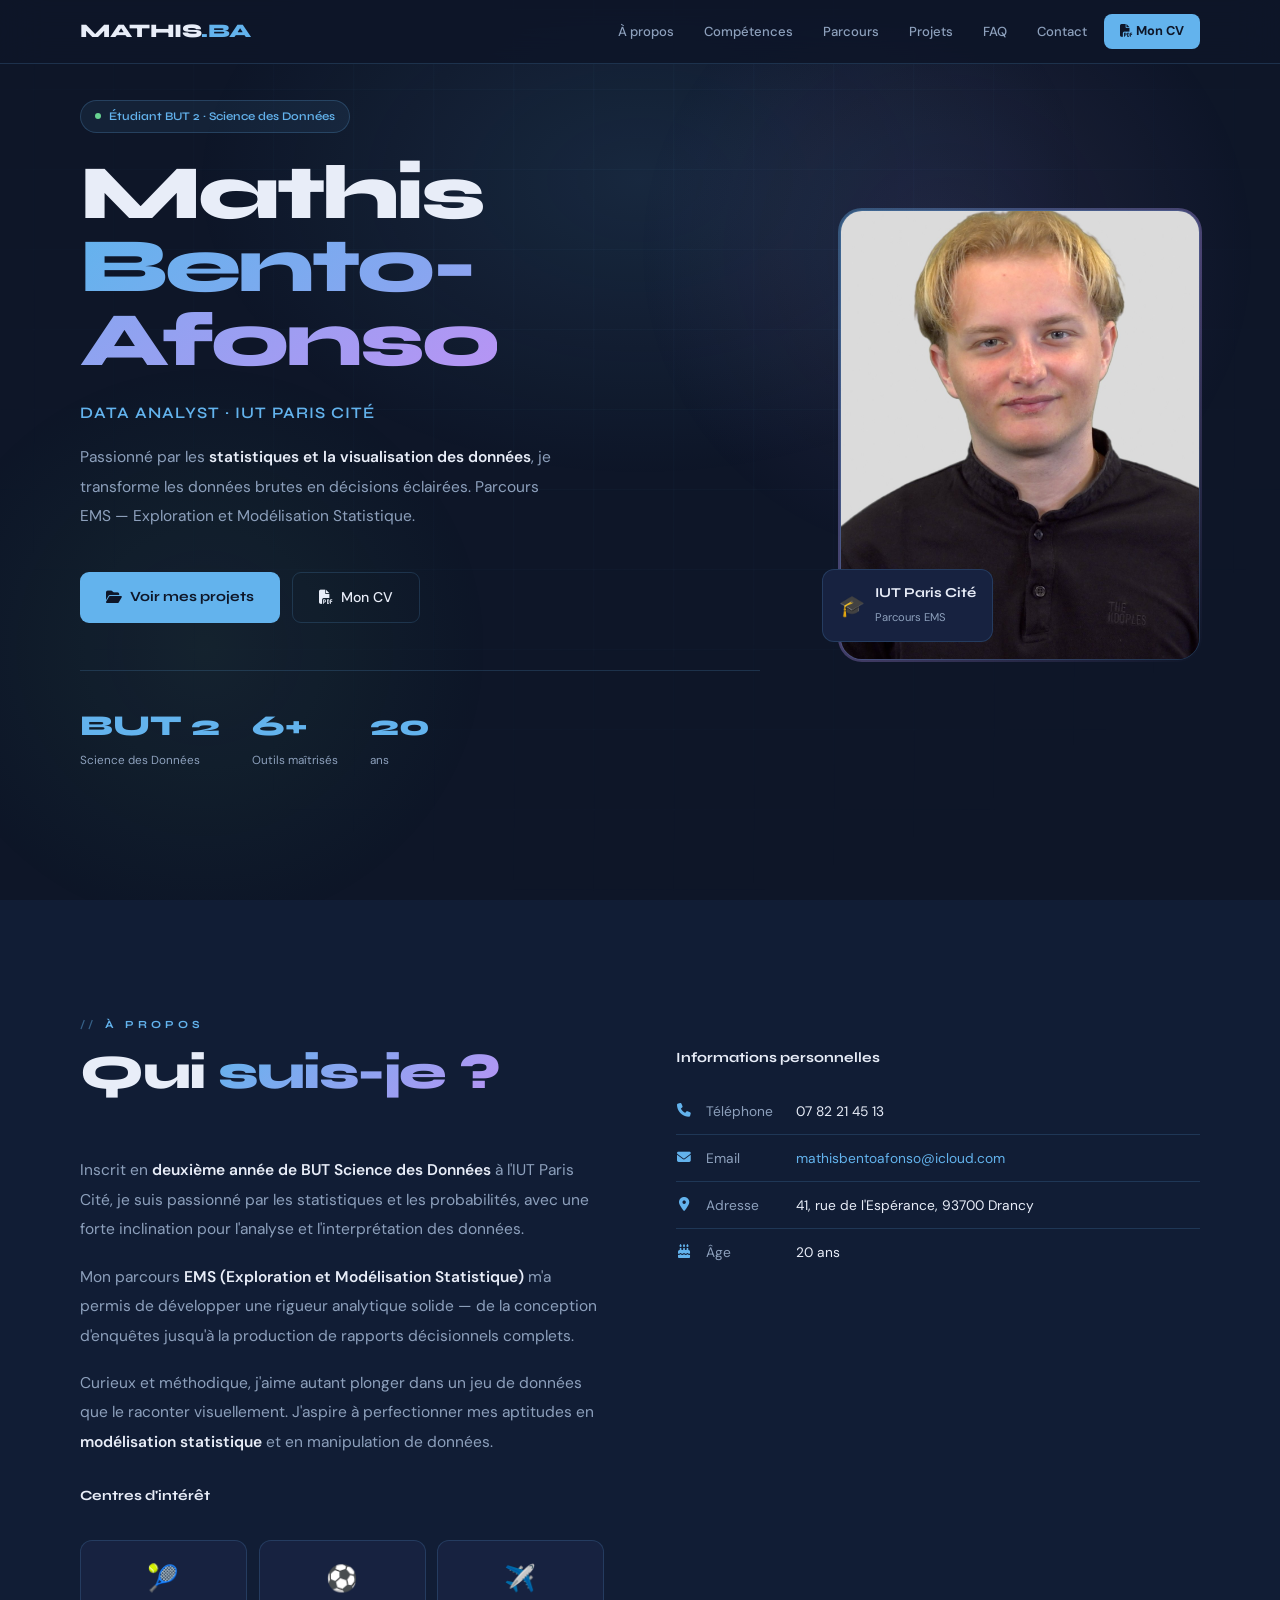
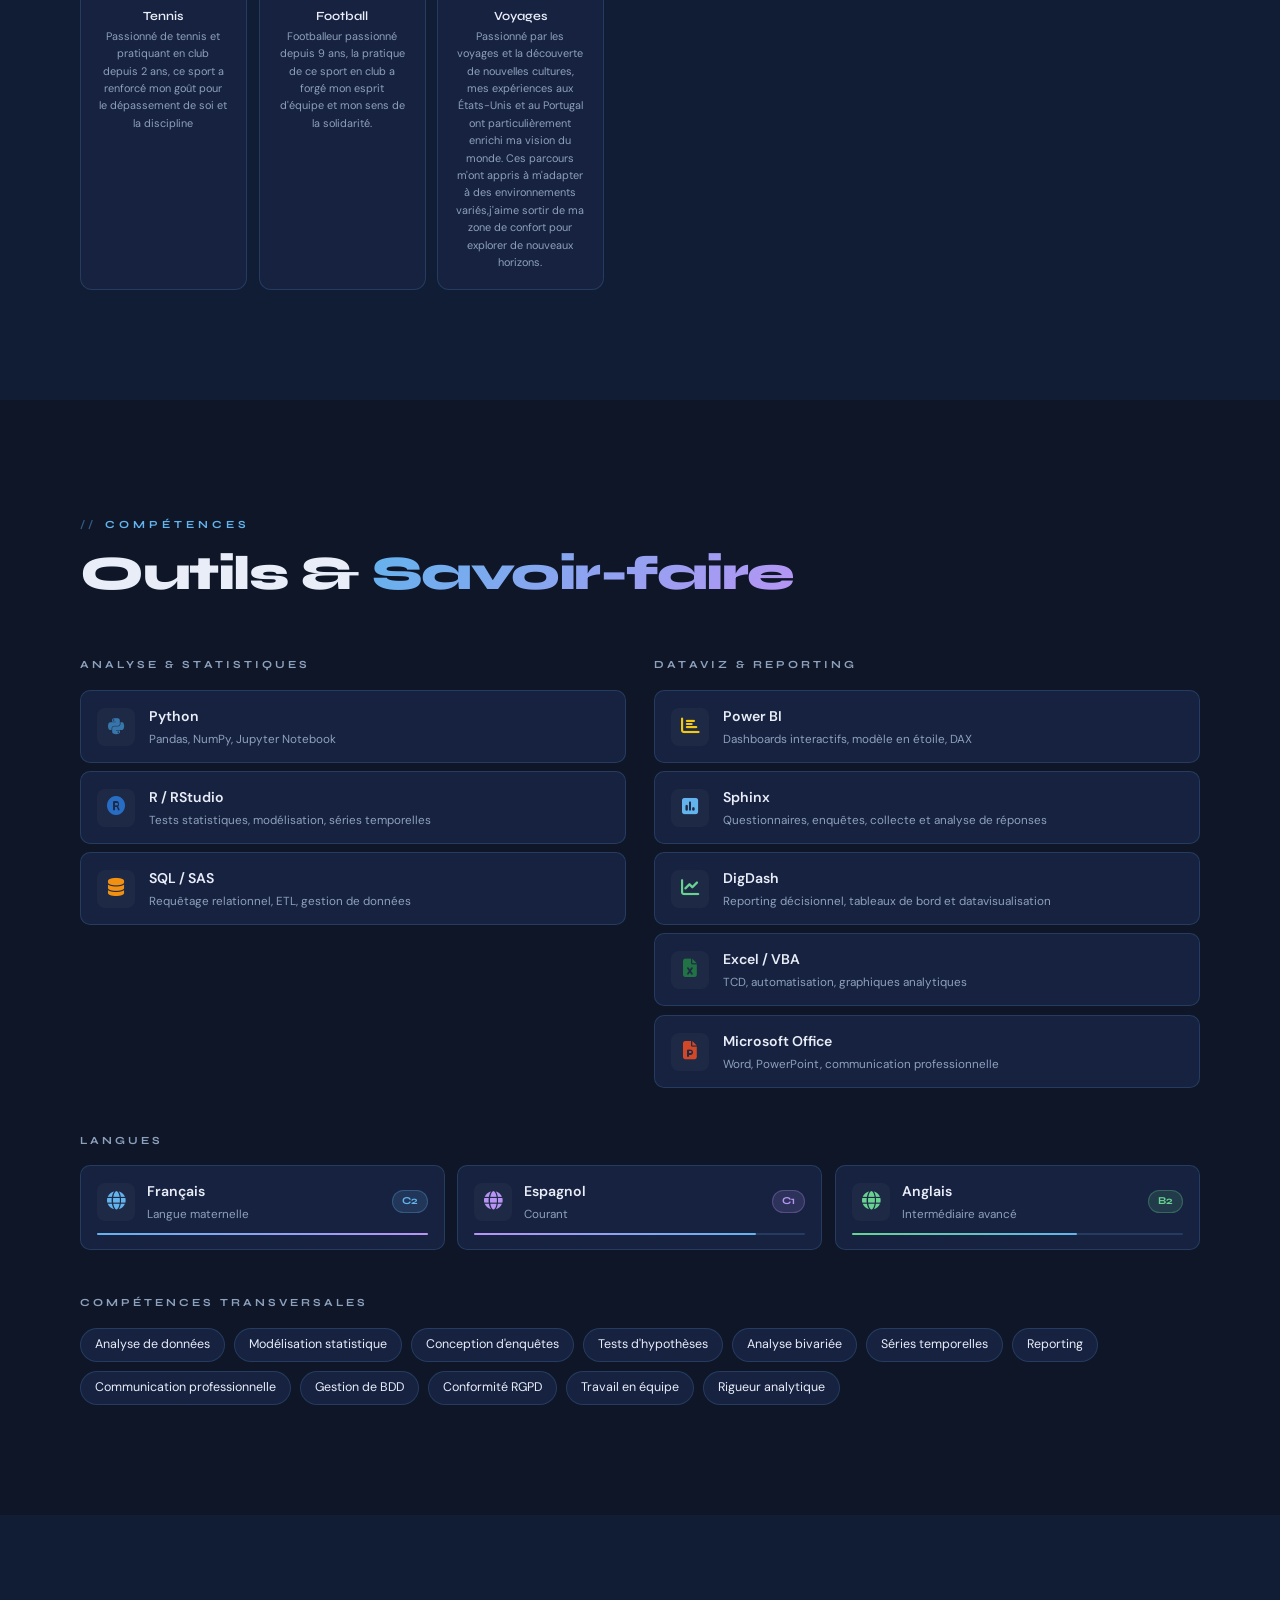
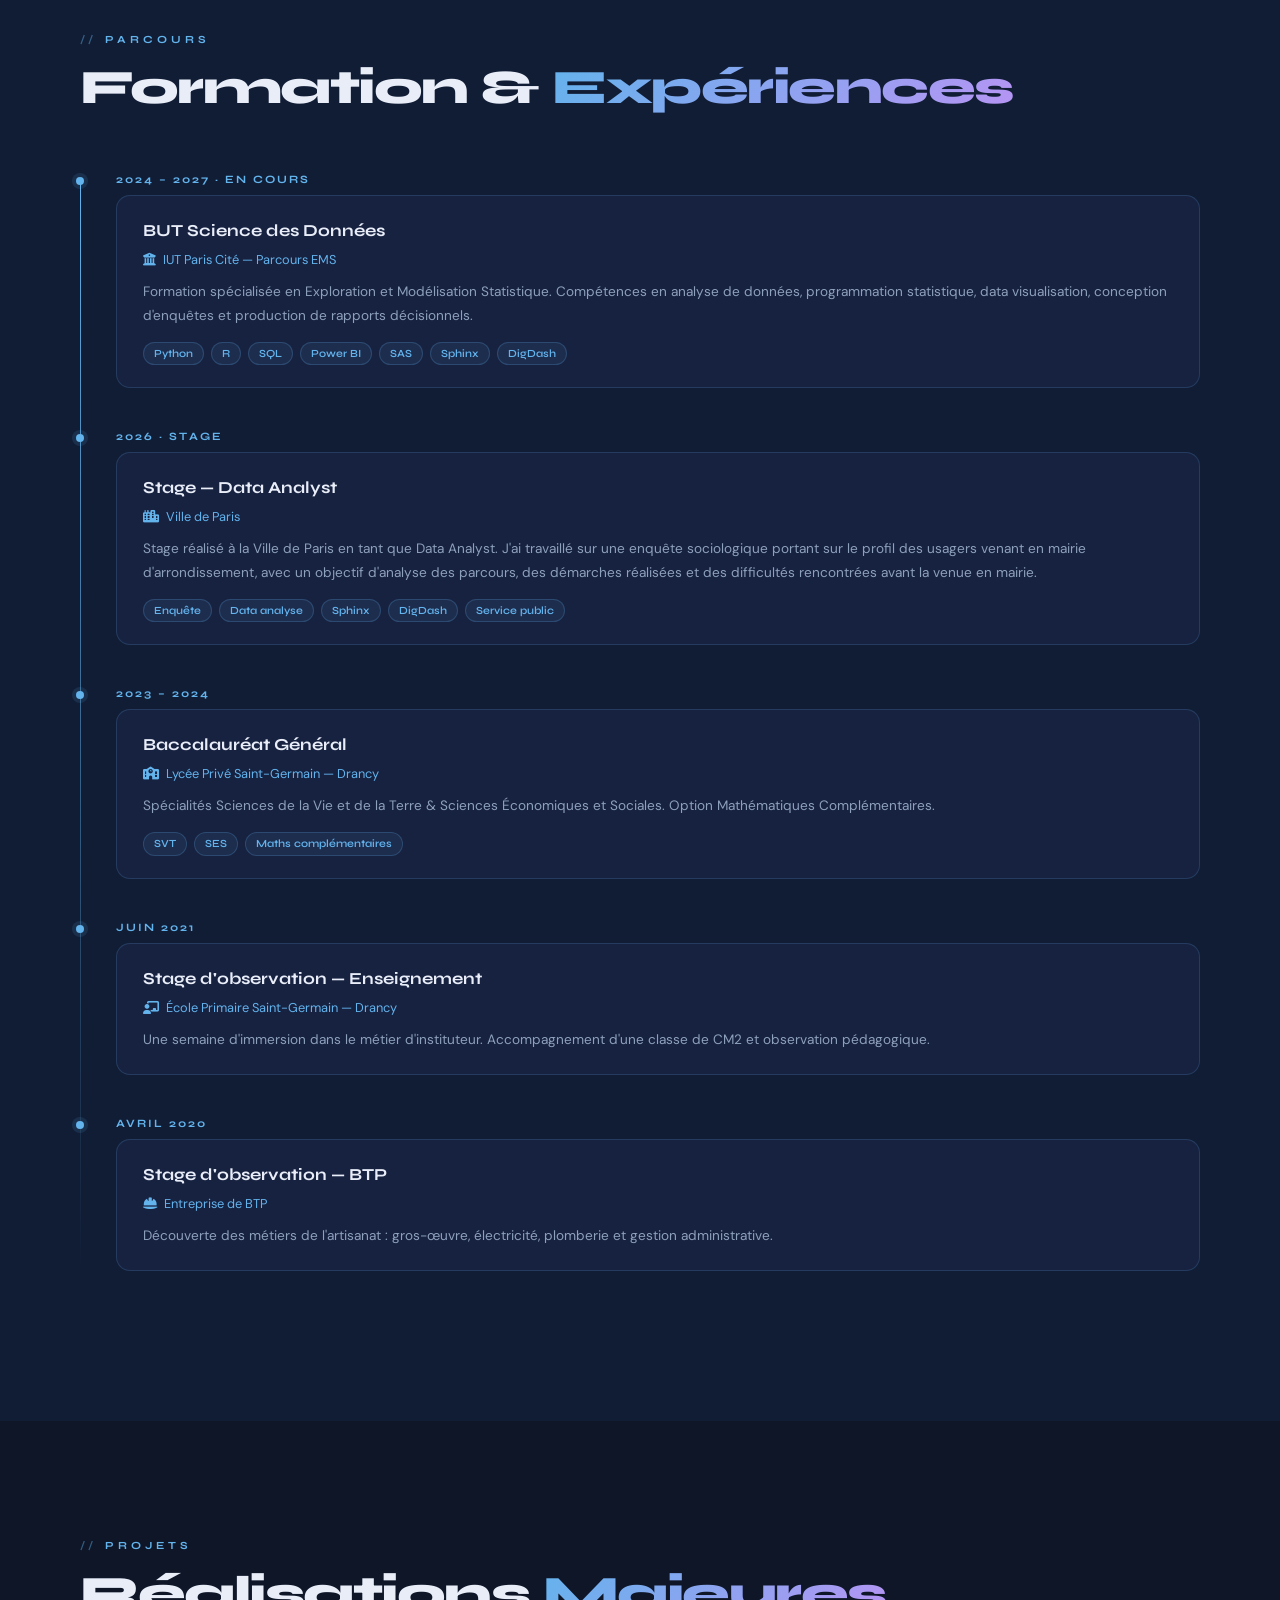
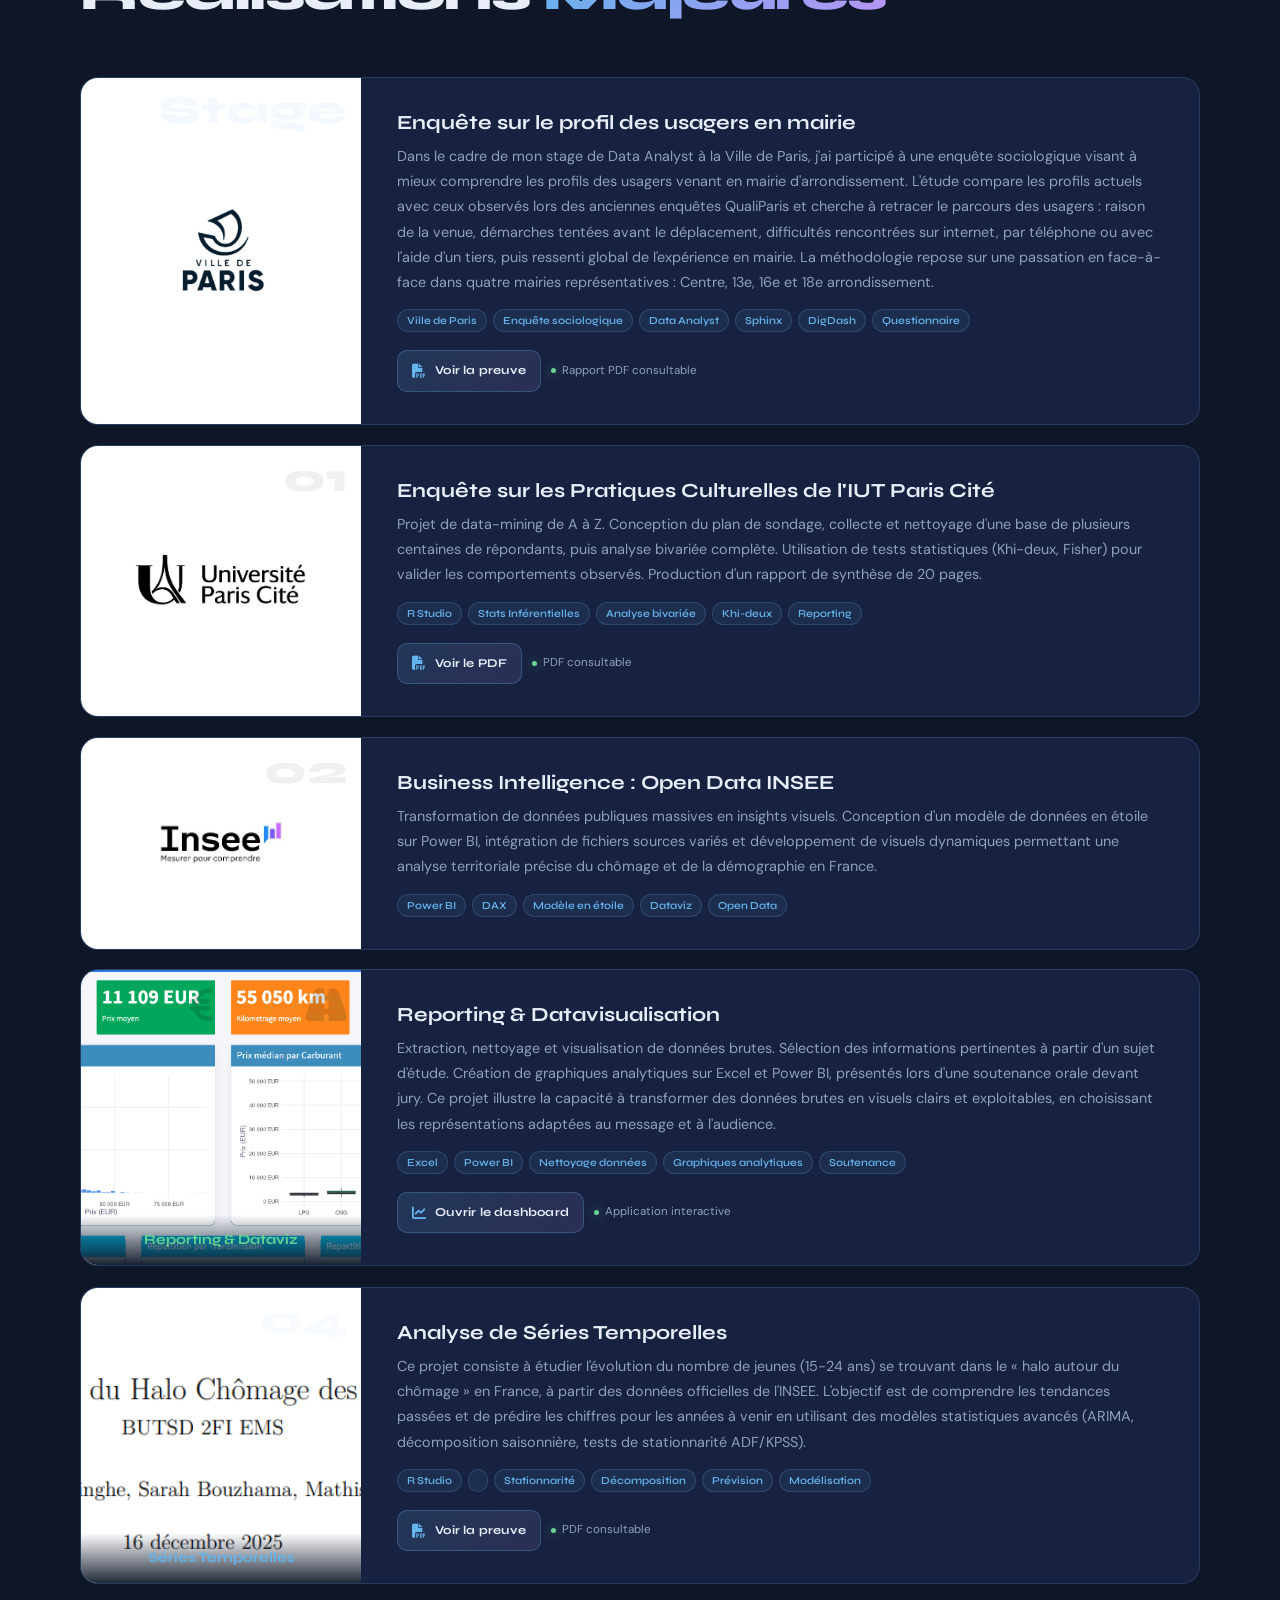
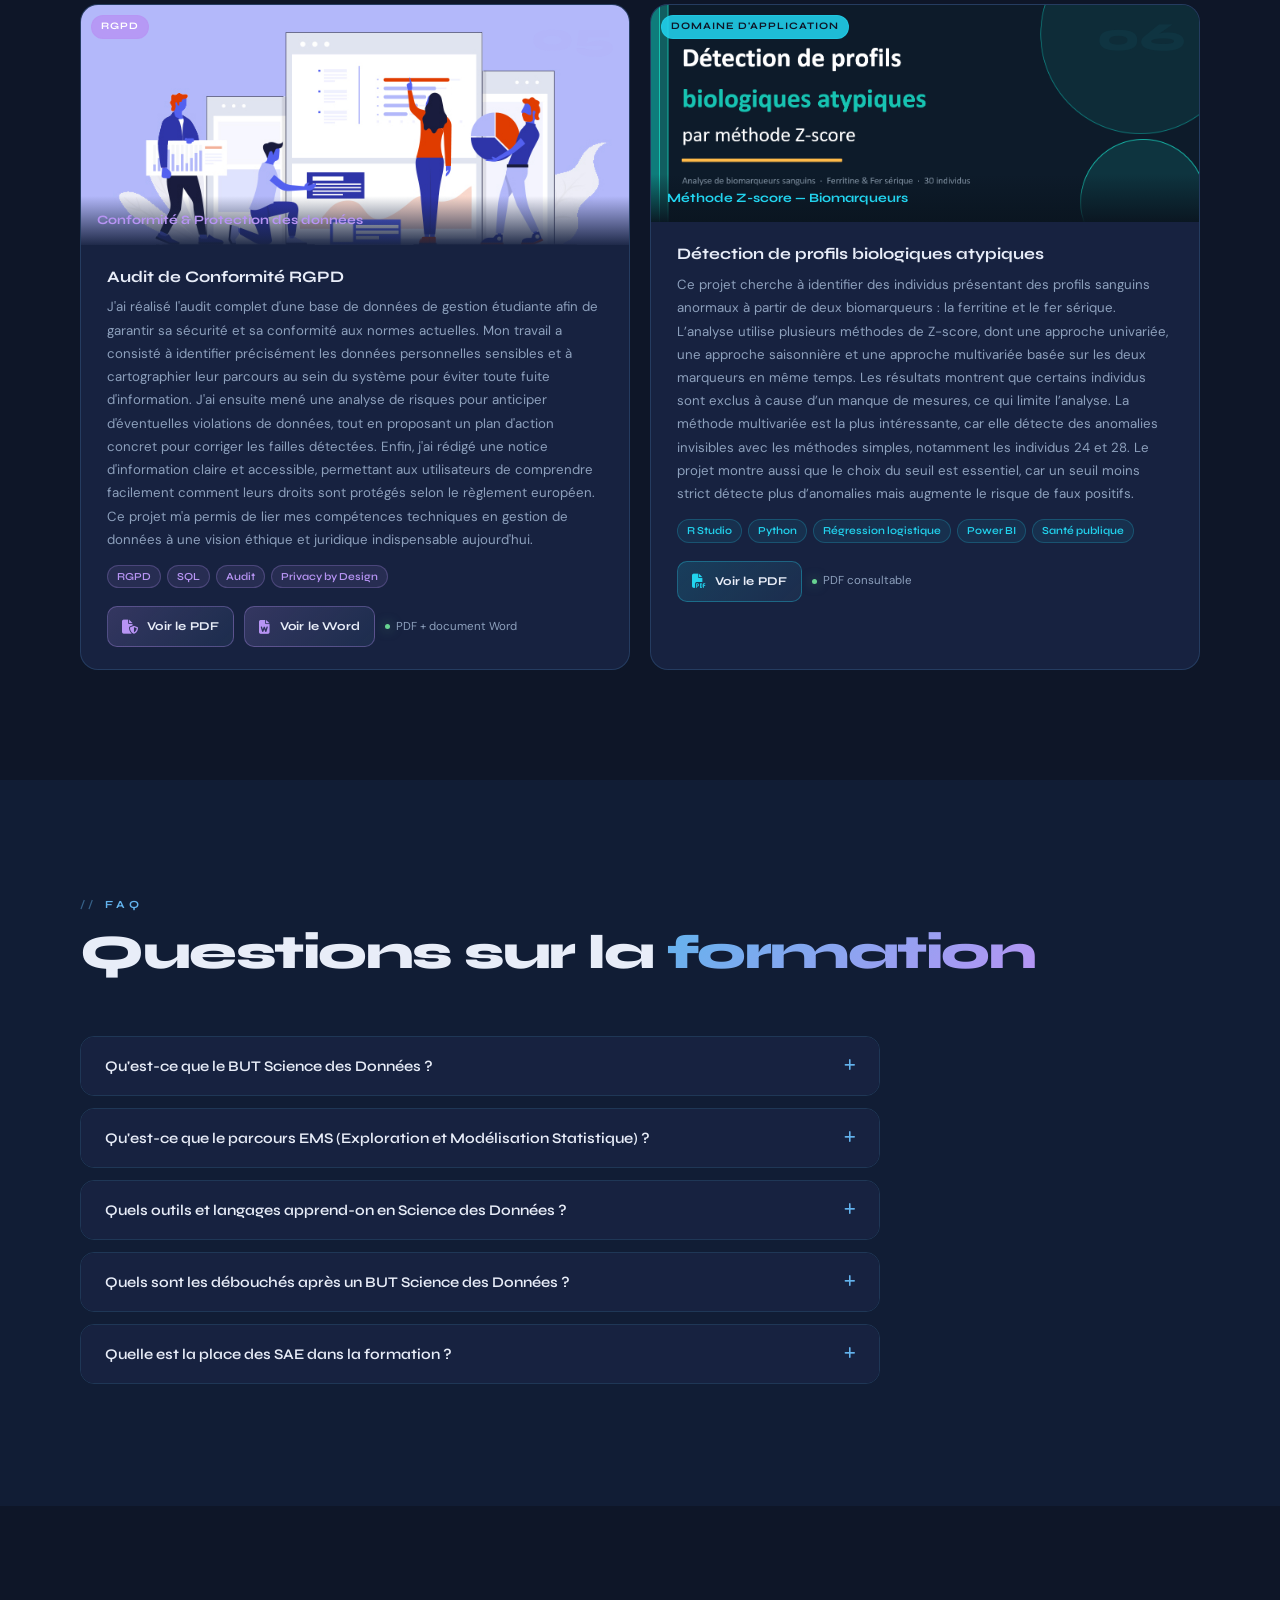
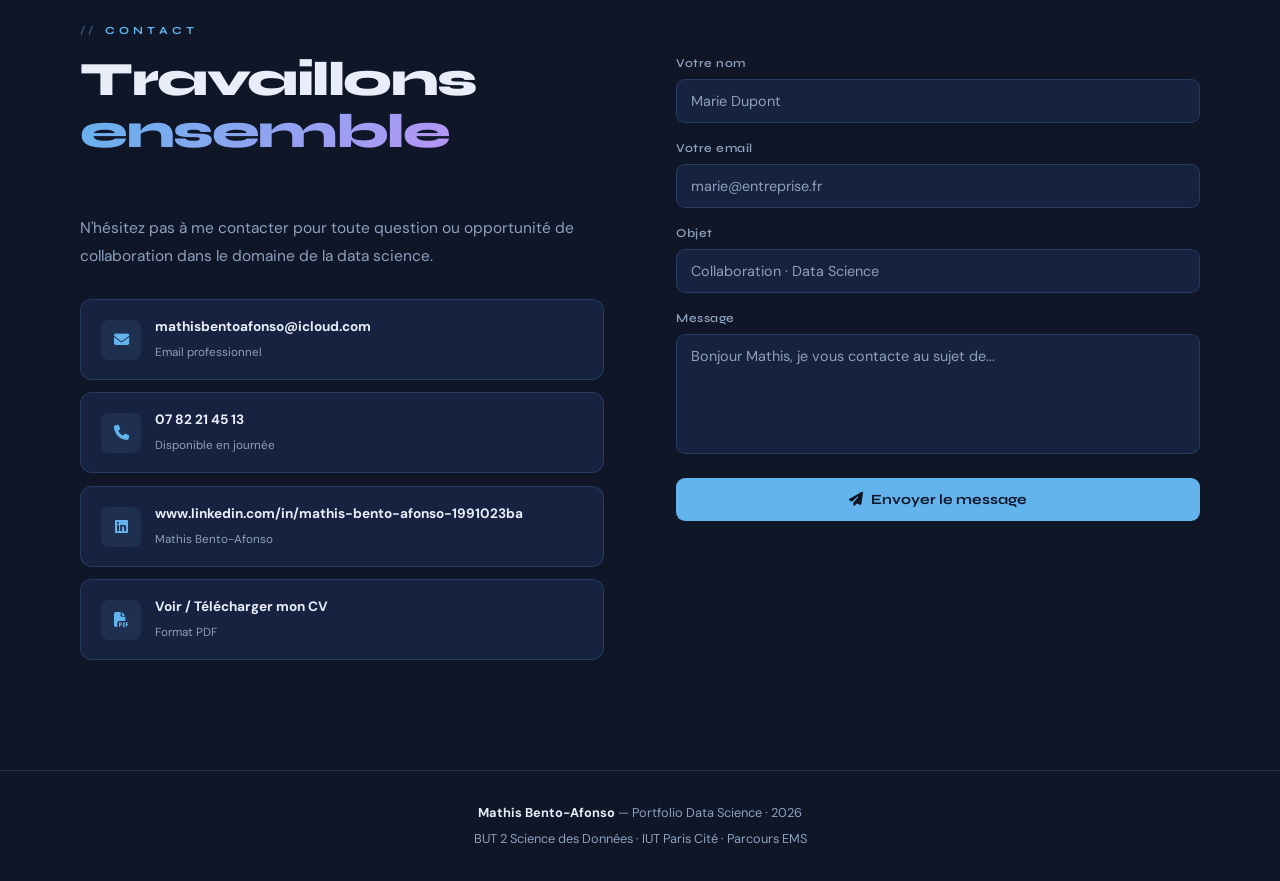
==== commit 68cbe239: "Add files via upload" ====
--- a/index.html
+++ b/index.html
@@ -242,131 +242,131 @@
   .container{padding:0 20px}
   .interests-grid{grid-template-columns:1fr 1fr}
 }
-
-/* DYNAMIC POLISH */
-:root { --mx: 50%; --my: 20%; }
-html { scroll-padding-top: 76px; }
-body { min-height: 100vh; }
-body::before{
-  background-position: calc(var(--mx) / 18) calc(var(--my) / 18);
-  mask-image: radial-gradient(circle at var(--mx) var(--my), #000 0%, rgba(0,0,0,.74) 36%, transparent 78%);
-  animation: gridDrift 18s linear infinite;
+
+/* DYNAMIC POLISH */
+:root { --mx: 50%; --my: 20%; }
+html { scroll-padding-top: 76px; }
+body { min-height: 100vh; }
+body::before{
+  background-position: calc(var(--mx) / 18) calc(var(--my) / 18);
+  mask-image: radial-gradient(circle at var(--mx) var(--my), #000 0%, rgba(0,0,0,.74) 36%, transparent 78%);
+  animation: gridDrift 18s linear infinite;
+}
+body::after{
+  left: var(--mx); top: var(--my); transform: translate(-50%,-50%);
+  opacity: .9; transition: left .45s ease, top .45s ease;
+}
+@keyframes gridDrift{from{background-position:0 0,0 0}to{background-position:80px 80px,80px 80px}}
+
+nav{transition:padding .25s ease, background .25s ease, box-shadow .25s ease}
+nav.scrolled{padding:9px 0;background:rgba(14,22,40,.76);box-shadow:0 16px 45px rgba(0,0,0,.26)}
+.nav-links a{position:relative;overflow:hidden}
+.nav-links a::after{content:'';position:absolute;left:13px;right:13px;bottom:4px;height:1px;background:var(--accent);transform:scaleX(0);transform-origin:left;transition:transform .25s ease}
+.nav-links a:hover::after,.nav-links a.active::after{transform:scaleX(1)}
+
+#hero::before{content:'';position:absolute;inset:0;pointer-events:none;background:radial-gradient(circle at 74% 28%,rgba(183,148,244,.11),transparent 28%),radial-gradient(circle at 16% 72%,rgba(104,211,145,.08),transparent 24%);opacity:.9}
+.hero-grid{transform-style:preserve-3d}
+.photo-wrap{will-change:transform;transition:transform .25s ease}
+.photo-wrap:hover{transform:translateY(-8px) rotateX(2deg) rotateY(-3deg)}
+.photo-badge{animation:floatBadge 4.5s ease-in-out infinite}
+@keyframes floatBadge{0%,100%{transform:translateY(0)}50%{transform:translateY(-8px)}}
+
+.btn-primary,.btn-ghost,.c-link,.skill-item,.lang-skill-item,.interest-card,.t-card,.proj-card,.faq-item{will-change:transform,box-shadow,border-color}
+.btn-primary,.btn-ghost{position:relative;overflow:hidden}
+.btn-primary::before,.btn-ghost::before{content:'';position:absolute;inset:0;background:linear-gradient(120deg,transparent,rgba(255,255,255,.22),transparent);transform:translateX(-120%);transition:transform .55s ease}
+.btn-primary:hover::before,.btn-ghost:hover::before{transform:translateX(120%)}
+.btn-ghost:hover{background:rgba(99,179,237,.06);transform:translateY(-3px)}
+
+.skill-item,.lang-skill-item,.interest-card,.t-card,.proj-card,.c-link,.faq-item{transition:transform .35s cubic-bezier(.2,.8,.2,1),border-color .35s ease,box-shadow .35s ease,background .35s ease}
+.skill-item:hover,.lang-skill-item:hover,.interest-card:hover,.t-card:hover,.c-link:hover{box-shadow:0 16px 38px rgba(0,0,0,.22),0 0 0 1px rgba(99,179,237,.05) inset}
+.proj-card{transform:perspective(900px) rotateX(var(--tilt-y,0deg)) rotateY(var(--tilt-x,0deg)) translateY(0)}
+.proj-card:hover{transform:perspective(900px) rotateX(var(--tilt-y,0deg)) rotateY(var(--tilt-x,0deg)) translateY(-8px)}
+.proj-card::after{content:'';position:absolute;inset:0;pointer-events:none;background:radial-gradient(circle at var(--card-x,50%) var(--card-y,50%),rgba(255,255,255,.13),transparent 34%);opacity:0;transition:opacity .25s ease}
+.proj-card:hover::after{opacity:1}
+.proj-thumb img,.proj-thumb-dark img{transition:transform .6s cubic-bezier(.2,.8,.2,1),filter .35s ease}
+.proj-card:hover .proj-thumb img,.proj-card:hover .proj-thumb-dark img{transform:scale(1.045);filter:saturate(1.08) contrast(1.05)}
+
+.reveal,.reveal-l{transition:opacity .75s ease,transform .75s cubic-bezier(.2,.8,.2,1),filter .75s ease;filter:blur(8px)}
+.reveal.visible,.reveal-l.visible{filter:blur(0)}
+.reveal:nth-child(2n){transition-delay:.06s}.reveal:nth-child(3n){transition-delay:.12s}
+.lang-fill{position:relative;overflow:visible}
+.lang-fill::after{content:'';position:absolute;right:-3px;top:50%;width:7px;height:7px;border-radius:50%;background:var(--accent2);transform:translateY(-50%);box-shadow:0 0 14px var(--accent)}
+.faq-a{transition:max-height .45s cubic-bezier(.2,.8,.2,1)}
+.form-g input:hover,.form-g textarea:hover{border-color:rgba(99,179,237,.32)}
+.form-g input:focus,.form-g textarea:focus{transform:translateY(-1px)}
+
+@media (prefers-reduced-motion: reduce){
+  *,*::before,*::after{animation-duration:.001ms!important;animation-iteration-count:1!important;scroll-behavior:auto!important;transition-duration:.001ms!important}
+}
+@media(max-width:900px){
+  nav.scrolled{padding:10px 0}.photo-wrap:hover,.proj-card:hover{transform:none}.photo-badge{animation:none}
 }
-body::after{
-  left: var(--mx); top: var(--my); transform: translate(-50%,-50%);
-  opacity: .9; transition: left .45s ease, top .45s ease;
-}
-@keyframes gridDrift{from{background-position:0 0,0 0}to{background-position:80px 80px,80px 80px}}
-
-nav{transition:padding .25s ease, background .25s ease, box-shadow .25s ease}
-nav.scrolled{padding:9px 0;background:rgba(14,22,40,.76);box-shadow:0 16px 45px rgba(0,0,0,.26)}
-.nav-links a{position:relative;overflow:hidden}
-.nav-links a::after{content:'';position:absolute;left:13px;right:13px;bottom:4px;height:1px;background:var(--accent);transform:scaleX(0);transform-origin:left;transition:transform .25s ease}
-.nav-links a:hover::after,.nav-links a.active::after{transform:scaleX(1)}
-
-#hero::before{content:'';position:absolute;inset:0;pointer-events:none;background:radial-gradient(circle at 74% 28%,rgba(183,148,244,.11),transparent 28%),radial-gradient(circle at 16% 72%,rgba(104,211,145,.08),transparent 24%);opacity:.9}
-.hero-grid{transform-style:preserve-3d}
-.photo-wrap{will-change:transform;transition:transform .25s ease}
-.photo-wrap:hover{transform:translateY(-8px) rotateX(2deg) rotateY(-3deg)}
-.photo-badge{animation:floatBadge 4.5s ease-in-out infinite}
-@keyframes floatBadge{0%,100%{transform:translateY(0)}50%{transform:translateY(-8px)}}
-
-.btn-primary,.btn-ghost,.c-link,.skill-item,.lang-skill-item,.interest-card,.t-card,.proj-card,.faq-item{will-change:transform,box-shadow,border-color}
-.btn-primary,.btn-ghost{position:relative;overflow:hidden}
-.btn-primary::before,.btn-ghost::before{content:'';position:absolute;inset:0;background:linear-gradient(120deg,transparent,rgba(255,255,255,.22),transparent);transform:translateX(-120%);transition:transform .55s ease}
-.btn-primary:hover::before,.btn-ghost:hover::before{transform:translateX(120%)}
-.btn-ghost:hover{background:rgba(99,179,237,.06);transform:translateY(-3px)}
-
-.skill-item,.lang-skill-item,.interest-card,.t-card,.proj-card,.c-link,.faq-item{transition:transform .35s cubic-bezier(.2,.8,.2,1),border-color .35s ease,box-shadow .35s ease,background .35s ease}
-.skill-item:hover,.lang-skill-item:hover,.interest-card:hover,.t-card:hover,.c-link:hover{box-shadow:0 16px 38px rgba(0,0,0,.22),0 0 0 1px rgba(99,179,237,.05) inset}
-.proj-card{transform:perspective(900px) rotateX(var(--tilt-y,0deg)) rotateY(var(--tilt-x,0deg)) translateY(0)}
-.proj-card:hover{transform:perspective(900px) rotateX(var(--tilt-y,0deg)) rotateY(var(--tilt-x,0deg)) translateY(-8px)}
-.proj-card::after{content:'';position:absolute;inset:0;pointer-events:none;background:radial-gradient(circle at var(--card-x,50%) var(--card-y,50%),rgba(255,255,255,.13),transparent 34%);opacity:0;transition:opacity .25s ease}
-.proj-card:hover::after{opacity:1}
-.proj-thumb img,.proj-thumb-dark img{transition:transform .6s cubic-bezier(.2,.8,.2,1),filter .35s ease}
-.proj-card:hover .proj-thumb img,.proj-card:hover .proj-thumb-dark img{transform:scale(1.045);filter:saturate(1.08) contrast(1.05)}
-
-.reveal,.reveal-l{transition:opacity .75s ease,transform .75s cubic-bezier(.2,.8,.2,1),filter .75s ease;filter:blur(8px)}
-.reveal.visible,.reveal-l.visible{filter:blur(0)}
-.reveal:nth-child(2n){transition-delay:.06s}.reveal:nth-child(3n){transition-delay:.12s}
-.lang-fill{position:relative;overflow:visible}
-.lang-fill::after{content:'';position:absolute;right:-3px;top:50%;width:7px;height:7px;border-radius:50%;background:var(--accent2);transform:translateY(-50%);box-shadow:0 0 14px var(--accent)}
-.faq-a{transition:max-height .45s cubic-bezier(.2,.8,.2,1)}
-.form-g input:hover,.form-g textarea:hover{border-color:rgba(99,179,237,.32)}
-.form-g input:focus,.form-g textarea:focus{transform:translateY(-1px)}
-
-@media (prefers-reduced-motion: reduce){
-  *,*::before,*::after{animation-duration:.001ms!important;animation-iteration-count:1!important;scroll-behavior:auto!important;transition-duration:.001ms!important}
-}
-@media(max-width:900px){
-  nav.scrolled{padding:10px 0}.photo-wrap:hover,.proj-card:hover{transform:none}.photo-badge{animation:none}
-}
-
-/* PROOF EXPERIENCE */
-.proj-actions{display:flex;flex-wrap:wrap;gap:10px;margin-top:18px;align-items:center}
-.proof-btn{position:relative;display:inline-flex;align-items:center;gap:9px;border:1px solid rgba(99,179,237,.28);background:linear-gradient(135deg,rgba(99,179,237,.14),rgba(183,148,244,.12));color:var(--text);text-decoration:none;padding:10px 14px;border-radius:10px;font-family:'Syne',sans-serif;font-size:.75rem;font-weight:700;letter-spacing:.2px;overflow:hidden;transition:transform .28s cubic-bezier(.2,.8,.2,1),border-color .28s ease,box-shadow .28s ease,background .28s ease}
-.proof-btn i{color:var(--accent);font-size:.88rem;transition:transform .28s ease}
-.proof-btn::before{content:'';position:absolute;inset:0;background:linear-gradient(120deg,transparent,rgba(255,255,255,.22),transparent);transform:translateX(-120%);transition:transform .55s ease}
-.proof-btn:hover{transform:translateY(-3px);border-color:var(--accent);box-shadow:0 14px 34px rgba(99,179,237,.18)}
-.proof-btn:hover::before{transform:translateX(120%)}
-.proof-btn:hover i{transform:translateX(2px) scale(1.08)}
-.proof-btn.purple{border-color:rgba(183,148,244,.32);background:linear-gradient(135deg,rgba(183,148,244,.18),rgba(99,179,237,.08))}
-.proof-btn.purple i{color:var(--purple)}
-.proof-btn.cyan{border-color:rgba(34,211,238,.32);background:linear-gradient(135deg,rgba(34,211,238,.16),rgba(99,179,237,.08))}
-.proof-btn.cyan i{color:#22d3ee}
-.proof-btn.green{border-color:rgba(104,211,145,.32);background:linear-gradient(135deg,rgba(104,211,145,.16),rgba(99,179,237,.08))}
-.proof-btn.green i{color:var(--green)}
-.proof-hint{font-size:.72rem;color:var(--muted);display:inline-flex;align-items:center;gap:6px}
-.proof-hint::before{content:'';width:5px;height:5px;border-radius:50%;background:var(--green);box-shadow:0 0 12px rgba(104,211,145,.6)}
-
-.proof-modal{position:fixed;inset:0;z-index:5200;display:flex;align-items:center;justify-content:center;padding:28px;background:rgba(5,10,20,.78);backdrop-filter:blur(16px);opacity:0;pointer-events:none;transition:opacity .28s ease}
-.proof-modal.open{opacity:1;pointer-events:auto}
-.proof-panel{width:min(980px,96vw);max-height:90vh;background:var(--card);border:1px solid rgba(99,179,237,.22);border-radius:18px;overflow:hidden;box-shadow:0 28px 90px rgba(0,0,0,.5);transform:translateY(18px) scale(.98);transition:transform .32s cubic-bezier(.2,.8,.2,1);display:flex;flex-direction:column}
-.proof-modal.open .proof-panel{transform:translateY(0) scale(1)}
-.proof-head{display:flex;align-items:center;justify-content:space-between;gap:16px;padding:16px 18px;border-bottom:1px solid var(--border);background:rgba(255,255,255,.025)}
-.proof-title{display:flex;align-items:center;gap:10px;font-family:'Syne',sans-serif;font-weight:700;font-size:.92rem}
-.proof-title i{color:var(--accent)}
-.proof-actions{display:flex;gap:8px;align-items:center}
-.proof-open,.proof-close{border:1px solid var(--border);border-radius:8px;color:var(--text);background:rgba(255,255,255,.04);min-height:36px;padding:0 12px;display:inline-flex;align-items:center;justify-content:center;gap:8px;text-decoration:none;font-size:.78rem;font-weight:700;cursor:pointer;transition:all .24s ease}
-.proof-open:hover,.proof-close:hover{border-color:var(--accent);color:var(--accent);transform:translateY(-1px)}
-.proof-close{width:36px;padding:0}
-.proof-body{min-height:360px;background:#0b1220;display:flex;align-items:center;justify-content:center;position:relative;overflow:auto}
-.proof-frame{width:100%;height:min(72vh,720px);border:0;background:#111;display:none}
-.proof-empty{padding:46px 28px;text-align:center;max-width:560px}
-.proof-empty i{font-size:2.4rem;color:var(--accent);margin-bottom:16px}
-.proof-empty h3{font-family:'Syne',sans-serif;font-size:1.2rem;margin-bottom:10px}
-.proof-empty p{color:var(--muted);font-size:.9rem;line-height:1.75;margin-bottom:18px}
-.proof-modal.can-preview .proof-frame{display:block}
-.proof-modal.can-preview .proof-empty{display:none}
-
-@media(max-width:700px){
-  .proj-actions{flex-direction:column;align-items:stretch}.proof-btn{justify-content:center}.proof-hint{justify-content:center}.proof-modal{padding:12px}.proof-head{align-items:flex-start}.proof-title{font-size:.82rem}.proof-body{min-height:300px}.proof-frame{height:68vh}
+
+/* PROOF EXPERIENCE */
+.proj-actions{display:flex;flex-wrap:wrap;gap:10px;margin-top:18px;align-items:center}
+.proof-btn{position:relative;display:inline-flex;align-items:center;gap:9px;border:1px solid rgba(99,179,237,.28);background:linear-gradient(135deg,rgba(99,179,237,.14),rgba(183,148,244,.12));color:var(--text);text-decoration:none;padding:10px 14px;border-radius:10px;font-family:'Syne',sans-serif;font-size:.75rem;font-weight:700;letter-spacing:.2px;overflow:hidden;transition:transform .28s cubic-bezier(.2,.8,.2,1),border-color .28s ease,box-shadow .28s ease,background .28s ease}
+.proof-btn i{color:var(--accent);font-size:.88rem;transition:transform .28s ease}
+.proof-btn::before{content:'';position:absolute;inset:0;background:linear-gradient(120deg,transparent,rgba(255,255,255,.22),transparent);transform:translateX(-120%);transition:transform .55s ease}
+.proof-btn:hover{transform:translateY(-3px);border-color:var(--accent);box-shadow:0 14px 34px rgba(99,179,237,.18)}
+.proof-btn:hover::before{transform:translateX(120%)}
+.proof-btn:hover i{transform:translateX(2px) scale(1.08)}
+.proof-btn.purple{border-color:rgba(183,148,244,.32);background:linear-gradient(135deg,rgba(183,148,244,.18),rgba(99,179,237,.08))}
+.proof-btn.purple i{color:var(--purple)}
+.proof-btn.cyan{border-color:rgba(34,211,238,.32);background:linear-gradient(135deg,rgba(34,211,238,.16),rgba(99,179,237,.08))}
+.proof-btn.cyan i{color:#22d3ee}
+.proof-btn.green{border-color:rgba(104,211,145,.32);background:linear-gradient(135deg,rgba(104,211,145,.16),rgba(99,179,237,.08))}
+.proof-btn.green i{color:var(--green)}
+.proof-hint{font-size:.72rem;color:var(--muted);display:inline-flex;align-items:center;gap:6px}
+.proof-hint::before{content:'';width:5px;height:5px;border-radius:50%;background:var(--green);box-shadow:0 0 12px rgba(104,211,145,.6)}
+
+.proof-modal{position:fixed;inset:0;z-index:5200;display:flex;align-items:center;justify-content:center;padding:28px;background:rgba(5,10,20,.78);backdrop-filter:blur(16px);opacity:0;pointer-events:none;transition:opacity .28s ease}
+.proof-modal.open{opacity:1;pointer-events:auto}
+.proof-panel{width:min(980px,96vw);max-height:90vh;background:var(--card);border:1px solid rgba(99,179,237,.22);border-radius:18px;overflow:hidden;box-shadow:0 28px 90px rgba(0,0,0,.5);transform:translateY(18px) scale(.98);transition:transform .32s cubic-bezier(.2,.8,.2,1);display:flex;flex-direction:column}
+.proof-modal.open .proof-panel{transform:translateY(0) scale(1)}
+.proof-head{display:flex;align-items:center;justify-content:space-between;gap:16px;padding:16px 18px;border-bottom:1px solid var(--border);background:rgba(255,255,255,.025)}
+.proof-title{display:flex;align-items:center;gap:10px;font-family:'Syne',sans-serif;font-weight:700;font-size:.92rem}
+.proof-title i{color:var(--accent)}
+.proof-actions{display:flex;gap:8px;align-items:center}
+.proof-open,.proof-close{border:1px solid var(--border);border-radius:8px;color:var(--text);background:rgba(255,255,255,.04);min-height:36px;padding:0 12px;display:inline-flex;align-items:center;justify-content:center;gap:8px;text-decoration:none;font-size:.78rem;font-weight:700;cursor:pointer;transition:all .24s ease}
+.proof-open:hover,.proof-close:hover{border-color:var(--accent);color:var(--accent);transform:translateY(-1px)}
+.proof-close{width:36px;padding:0}
+.proof-body{min-height:360px;background:#0b1220;display:flex;align-items:center;justify-content:center;position:relative;overflow:auto}
+.proof-frame{width:100%;height:min(72vh,720px);border:0;background:#111;display:none}
+.proof-empty{padding:46px 28px;text-align:center;max-width:560px}
+.proof-empty i{font-size:2.4rem;color:var(--accent);margin-bottom:16px}
+.proof-empty h3{font-family:'Syne',sans-serif;font-size:1.2rem;margin-bottom:10px}
+.proof-empty p{color:var(--muted);font-size:.9rem;line-height:1.75;margin-bottom:18px}
+.proof-modal.can-preview .proof-frame{display:block}
+.proof-modal.can-preview .proof-empty{display:none}
+
+@media(max-width:700px){
+  .proj-actions{flex-direction:column;align-items:stretch}.proof-btn{justify-content:center}.proof-hint{justify-content:center}.proof-modal{padding:12px}.proof-head{align-items:flex-start}.proof-title{font-size:.82rem}.proof-body{min-height:300px}.proof-frame{height:68vh}
 }
 </style>
 </head>
 <body>
 
-<div id="progress"></div>
-<!-- PROOF MODAL -->
-<div class="proof-modal" id="proofModal" aria-hidden="true">
-  <div class="proof-panel" role="dialog" aria-modal="true" aria-labelledby="proofTitle">
-    <div class="proof-head">
-      <div class="proof-title" id="proofTitle"><i class="fas fa-folder-open"></i><span>Preuve du projet</span></div>
-      <div class="proof-actions">
-        <a class="proof-open" id="proofOpen" href="#" target="_blank" rel="noopener"><i class="fas fa-up-right-from-square"></i> Ouvrir</a>
-        <button class="proof-close" type="button" onclick="closeProofModal()" aria-label="Fermer"><i class="fas fa-times"></i></button>
-      </div>
-    </div>
-    <div class="proof-body">
-      <iframe class="proof-frame" id="proofFrame" title="Aperçu de la preuve"></iframe>
-      <div class="proof-empty">
-        <i class="fas fa-file-arrow-down"></i>
-        <h3>Aperçu direct non disponible</h3>
-        <p>Ce type de preuve ne se prévisualise pas toujours dans le navigateur. Utilise le bouton Ouvrir pour le consulter ou le télécharger.</p>
-        <a class="proof-btn" id="proofFallback" href="#" target="_blank" rel="noopener"><i class="fas fa-download"></i> Ouvrir la preuve</a>
-      </div>
-    </div>
-  </div>
+<div id="progress"></div>
+<!-- PROOF MODAL -->
+<div class="proof-modal" id="proofModal" aria-hidden="true">
+  <div class="proof-panel" role="dialog" aria-modal="true" aria-labelledby="proofTitle">
+    <div class="proof-head">
+      <div class="proof-title" id="proofTitle"><i class="fas fa-folder-open"></i><span>Preuve du projet</span></div>
+      <div class="proof-actions">
+        <a class="proof-open" id="proofOpen" href="#" target="_blank" rel="noopener"><i class="fas fa-up-right-from-square"></i> Ouvrir</a>
+        <button class="proof-close" type="button" onclick="closeProofModal()" aria-label="Fermer"><i class="fas fa-times"></i></button>
+      </div>
+    </div>
+    <div class="proof-body">
+      <iframe class="proof-frame" id="proofFrame" title="Aperçu de la preuve"></iframe>
+      <div class="proof-empty">
+        <i class="fas fa-file-arrow-down"></i>
+        <h3>Aperçu direct non disponible</h3>
+        <p>Ce type de preuve ne se prévisualise pas toujours dans le navigateur. Utilise le bouton Ouvrir pour le consulter ou le télécharger.</p>
+        <a class="proof-btn" id="proofFallback" href="#" target="_blank" rel="noopener"><i class="fas fa-download"></i> Ouvrir la preuve</a>
+      </div>
+    </div>
+  </div>
 </div>
 
 <!-- CV MODAL -->
@@ -499,21 +499,21 @@
       <!-- Dataviz & Reporting -->
       <div class="reveal">
         <div class="skill-cat-title">Dataviz &amp; Reporting</div>
-        <div class="skill-item">
-          <div class="skill-icon" style="color:#f2c811"><i class="fas fa-chart-bar"></i></div>
-          <div><div class="skill-name">Power BI</div><div class="skill-desc">Dashboards interactifs, modèle en étoile, DAX</div></div>
-        </div>
-        <div class="skill-item">
-          <div class="skill-icon" style="color:#63b3ed"><i class="fas fa-square-poll-vertical"></i></div>
-          <div><div class="skill-name">Sphinx</div><div class="skill-desc">Questionnaires, enquêtes, collecte et analyse de réponses</div></div>
-        </div>
-        <div class="skill-item">
-          <div class="skill-icon" style="color:#68d391"><i class="fas fa-chart-line"></i></div>
-          <div><div class="skill-name">DigDash</div><div class="skill-desc">Reporting décisionnel, tableaux de bord et datavisualisation</div></div>
-        </div>
-        <div class="skill-item">
-          <div class="skill-icon" style="color:#217346"><i class="fas fa-file-excel"></i></div>
-          <div><div class="skill-name">Excel / VBA</div><div class="skill-desc">TCD, automatisation, graphiques analytiques</div></div>
+        <div class="skill-item">
+          <div class="skill-icon" style="color:#f2c811"><i class="fas fa-chart-bar"></i></div>
+          <div><div class="skill-name">Power BI</div><div class="skill-desc">Dashboards interactifs, modèle en étoile, DAX</div></div>
+        </div>
+        <div class="skill-item">
+          <div class="skill-icon" style="color:#63b3ed"><i class="fas fa-square-poll-vertical"></i></div>
+          <div><div class="skill-name">Sphinx</div><div class="skill-desc">Questionnaires, enquêtes, collecte et analyse de réponses</div></div>
+        </div>
+        <div class="skill-item">
+          <div class="skill-icon" style="color:#68d391"><i class="fas fa-chart-line"></i></div>
+          <div><div class="skill-name">DigDash</div><div class="skill-desc">Reporting décisionnel, tableaux de bord et datavisualisation</div></div>
+        </div>
+        <div class="skill-item">
+          <div class="skill-icon" style="color:#217346"><i class="fas fa-file-excel"></i></div>
+          <div><div class="skill-name">Excel / VBA</div><div class="skill-desc">TCD, automatisation, graphiques analytiques</div></div>
         </div>
         <div class="skill-item">
           <div class="skill-icon" style="color:#d04828"><i class="fas fa-file-powerpoint"></i></div>
@@ -592,25 +592,25 @@
       <div class="timeline-item reveal">
         <div class="t-date">2024 – 2027 · En cours</div>
         <div class="t-card">
-          <h3>BUT Science des Données</h3>
-          <div class="t-org"><i class="fas fa-university"></i> IUT Paris Cité — Parcours EMS</div>
-          <p>Formation spécialisée en Exploration et Modélisation Statistique. Compétences en analyse de données, programmation statistique, data visualisation, conception d'enquêtes et production de rapports décisionnels.</p>
-          <div class="t-tags"><span>Python</span><span>R</span><span>SQL</span><span>Power BI</span><span>SAS</span><span>Sphinx</span><span>DigDash</span></div>
-        </div>
-      </div>
-
-      <div class="timeline-item reveal">
-        <div class="t-date">2026 · Stage</div>
-        <div class="t-card">
-          <h3>Stage — Data Analyst</h3>
-          <div class="t-org"><i class="fas fa-city"></i> Ville de Paris</div>
-          <p>Stage réalisé à la Ville de Paris en tant que Data Analyst. J'ai travaillé sur une enquête sociologique portant sur le profil des usagers venant en mairie d'arrondissement, avec un objectif d'analyse des parcours, des démarches réalisées et des difficultés rencontrées avant la venue en mairie.</p>
-          <div class="t-tags"><span>Enquête</span><span>Data analyse</span><span>Sphinx</span><span>DigDash</span><span>Service public</span></div>
-        </div>
-      </div>
-
-      <div class="timeline-item reveal">
-        <div class="t-date">2023 – 2024</div>
+          <h3>BUT Science des Données</h3>
+          <div class="t-org"><i class="fas fa-university"></i> IUT Paris Cité — Parcours EMS</div>
+          <p>Formation spécialisée en Exploration et Modélisation Statistique. Compétences en analyse de données, programmation statistique, data visualisation, conception d'enquêtes et production de rapports décisionnels.</p>
+          <div class="t-tags"><span>Python</span><span>R</span><span>SQL</span><span>Power BI</span><span>SAS</span><span>Sphinx</span><span>DigDash</span></div>
+        </div>
+      </div>
+
+      <div class="timeline-item reveal">
+        <div class="t-date">2026 · Stage</div>
+        <div class="t-card">
+          <h3>Stage — Data Analyst</h3>
+          <div class="t-org"><i class="fas fa-city"></i> Ville de Paris</div>
+          <p>Stage réalisé à la Ville de Paris en tant que Data Analyst. J'ai travaillé sur une enquête sociologique portant sur le profil des usagers venant en mairie d'arrondissement, avec un objectif d'analyse des parcours, des démarches réalisées et des difficultés rencontrées avant la venue en mairie.</p>
+          <div class="t-tags"><span>Enquête</span><span>Data analyse</span><span>Sphinx</span><span>DigDash</span><span>Service public</span></div>
+        </div>
+      </div>
+
+      <div class="timeline-item reveal">
+        <div class="t-date">2023 – 2024</div>
         <div class="t-card">
           <h3>Baccalauréat Général</h3>
           <div class="t-org"><i class="fas fa-school"></i> Lycée Privé Saint-Germain — Drancy</div>
@@ -645,32 +645,32 @@
 <section id="projets">
   <div class="container">
     <div class="section-badge">Projets</div>
-    <h2 class="title reveal">Réalisations <span class="grad">Majeures</span></h2>
-    <div class="projects-grid">
-
-      <!-- PROJET STAGE — Ville de Paris -->
-      <div class="proj-card proj-featured reveal">
-        <div class="proj-thumb">
-          <img src="paris.jpg" alt="Logo Ville de Paris" style="max-height:120px;width:100%;object-fit:contain;">
-          <span class="proj-num" style="color:rgba(99,179,237,0.08);">Stage</span>
-        </div>
-        <div class="proj-body">
-          <h3>Enquête sur le profil des usagers en mairie</h3>
-          <p>Dans le cadre de mon stage de Data Analyst à la Ville de Paris, j'ai participé à une enquête sociologique visant à mieux comprendre les profils des usagers venant en mairie d'arrondissement. L'étude compare les profils actuels avec ceux observés lors des anciennes enquêtes QualiParis et cherche à retracer le parcours des usagers : raison de la venue, démarches tentées avant le déplacement, difficultés rencontrées sur internet, par téléphone ou avec l'aide d'un tiers, puis ressenti global de l'expérience en mairie. La méthodologie repose sur une passation en face-à-face dans quatre mairies représentatives : Centre, 13e, 16e et 18e arrondissement.</p>
-          <div class="proj-tools">
-            <span>Ville de Paris</span>
-            <span>Enquête sociologique</span>
-            <span>Data Analyst</span>
-            <span>Sphinx</span>
-            <span>DigDash</span>
-            <span>Questionnaire</span>
-          </div>
-          <div class="proj-actions"><a href="Enquete.docx" class="proof-btn" data-proof-title="Preuve - Enquête Ville de Paris" data-proof-type="docx" onclick="openProof(event, this)"><i class="fas fa-file-word"></i> Voir le Word</a><span class="proof-hint">Document Word de synthèse</span></div>
-        </div>
-      </div>
-
-      <!-- PROJET 01 — Featured (UPC) -->
-      <div class="proj-card proj-featured reveal">
+    <h2 class="title reveal">Réalisations <span class="grad">Majeures</span></h2>
+    <div class="projects-grid">
+
+      <!-- PROJET STAGE — Ville de Paris -->
+      <div class="proj-card proj-featured reveal">
+        <div class="proj-thumb">
+          <img src="paris.jpg" alt="Logo Ville de Paris" style="max-height:120px;width:100%;object-fit:contain;">
+          <span class="proj-num" style="color:rgba(99,179,237,0.08);">Stage</span>
+        </div>
+        <div class="proj-body">
+          <h3>Enquête sur le profil des usagers en mairie</h3>
+          <p>Dans le cadre de mon stage de Data Analyst à la Ville de Paris, j'ai participé à une enquête sociologique visant à mieux comprendre les profils des usagers venant en mairie d'arrondissement. L'étude compare les profils actuels avec ceux observés lors des anciennes enquêtes QualiParis et cherche à retracer le parcours des usagers : raison de la venue, démarches tentées avant le déplacement, difficultés rencontrées sur internet, par téléphone ou avec l'aide d'un tiers, puis ressenti global de l'expérience en mairie. La méthodologie repose sur une passation en face-à-face dans quatre mairies représentatives : Centre, 13e, 16e et 18e arrondissement.</p>
+          <div class="proj-tools">
+            <span>Ville de Paris</span>
+            <span>Enquête sociologique</span>
+            <span>Data Analyst</span>
+            <span>Sphinx</span>
+            <span>DigDash</span>
+            <span>Questionnaire</span>
+          </div>
+        <div class="proj-actions"><a href="Usagers_Mairies_2026_REPORT.pdf" class="proof-btn" data-proof-title="Preuve - Enquête Ville de Paris" data-proof-type="pdf" onclick="openProof(event, this)"><i class="fas fa-file-pdf"></i> Voir la preuve</a><span class="proof-hint">Rapport PDF consultable</span></div>
+        </div>
+      </div>
+
+      <!-- PROJET 01 — Featured (UPC) -->
+      <div class="proj-card proj-featured reveal">
         <div class="proj-thumb">
           <img src="[data-uri]